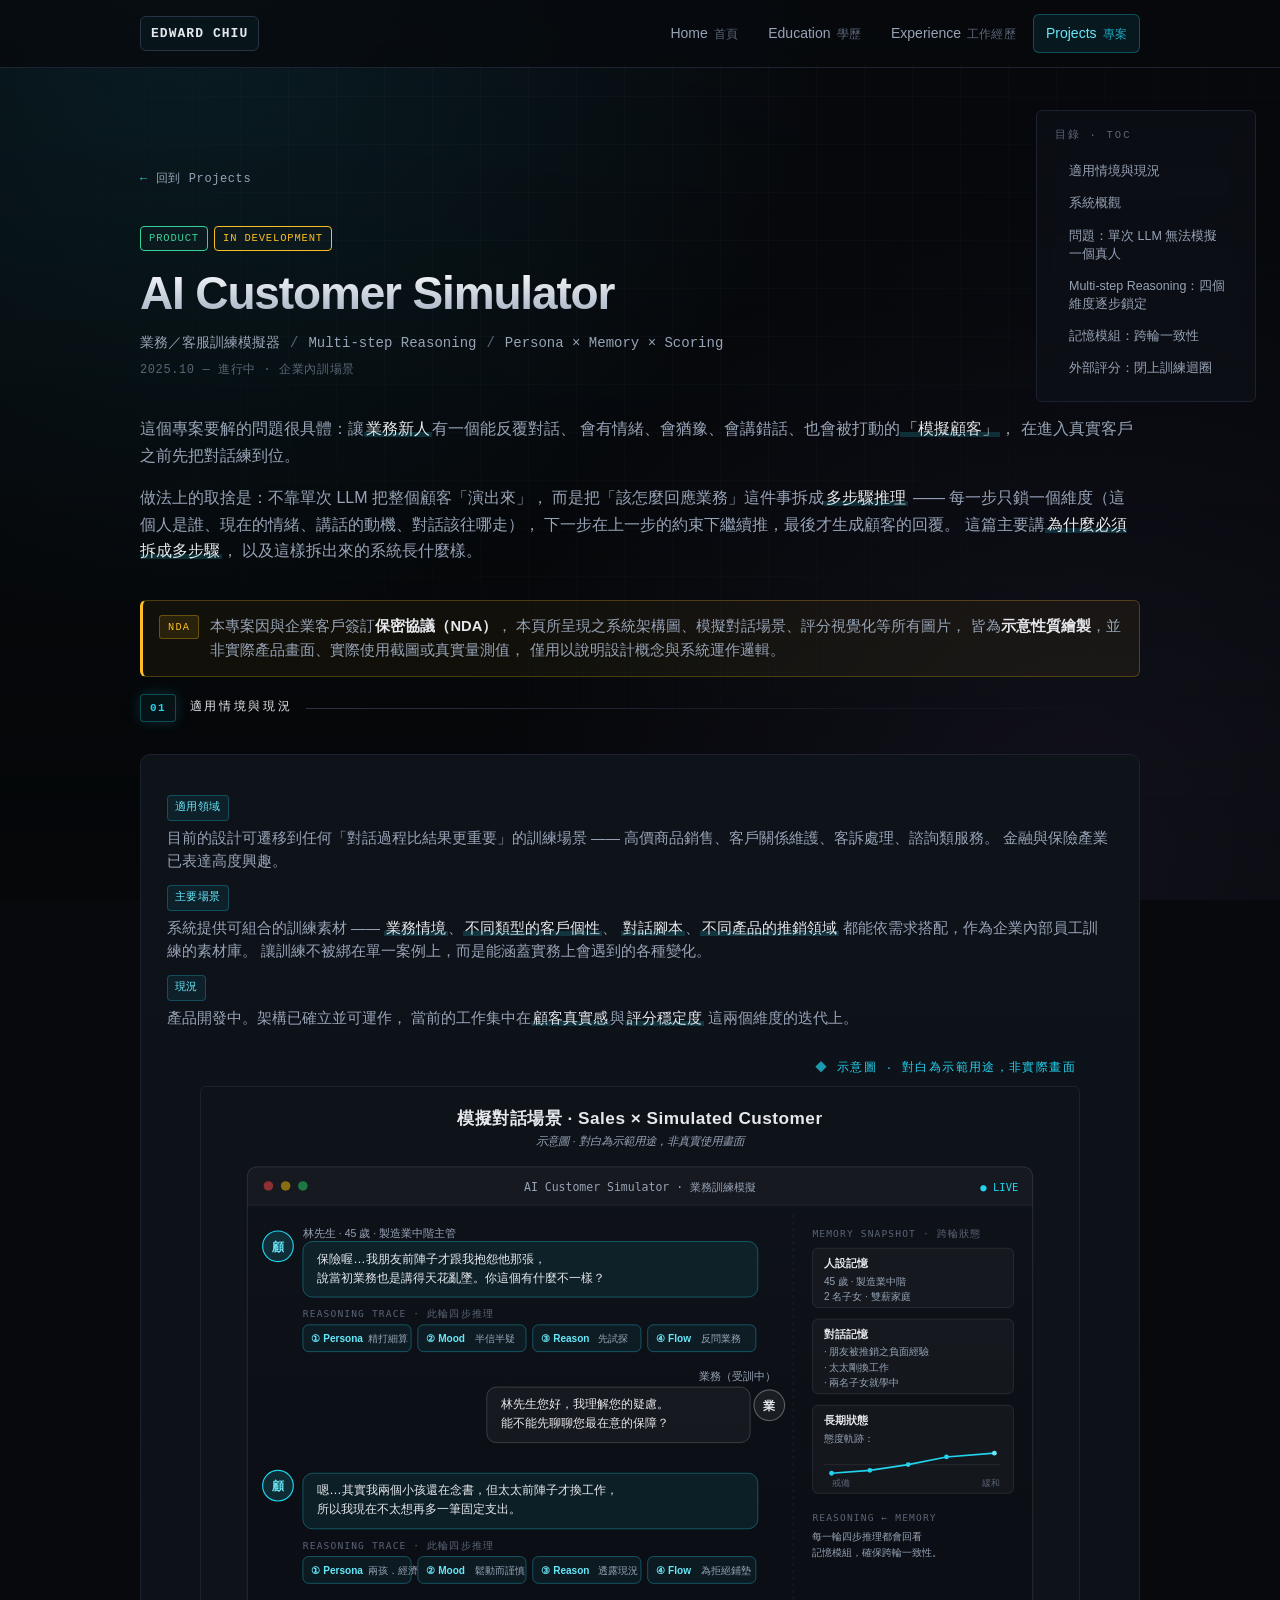
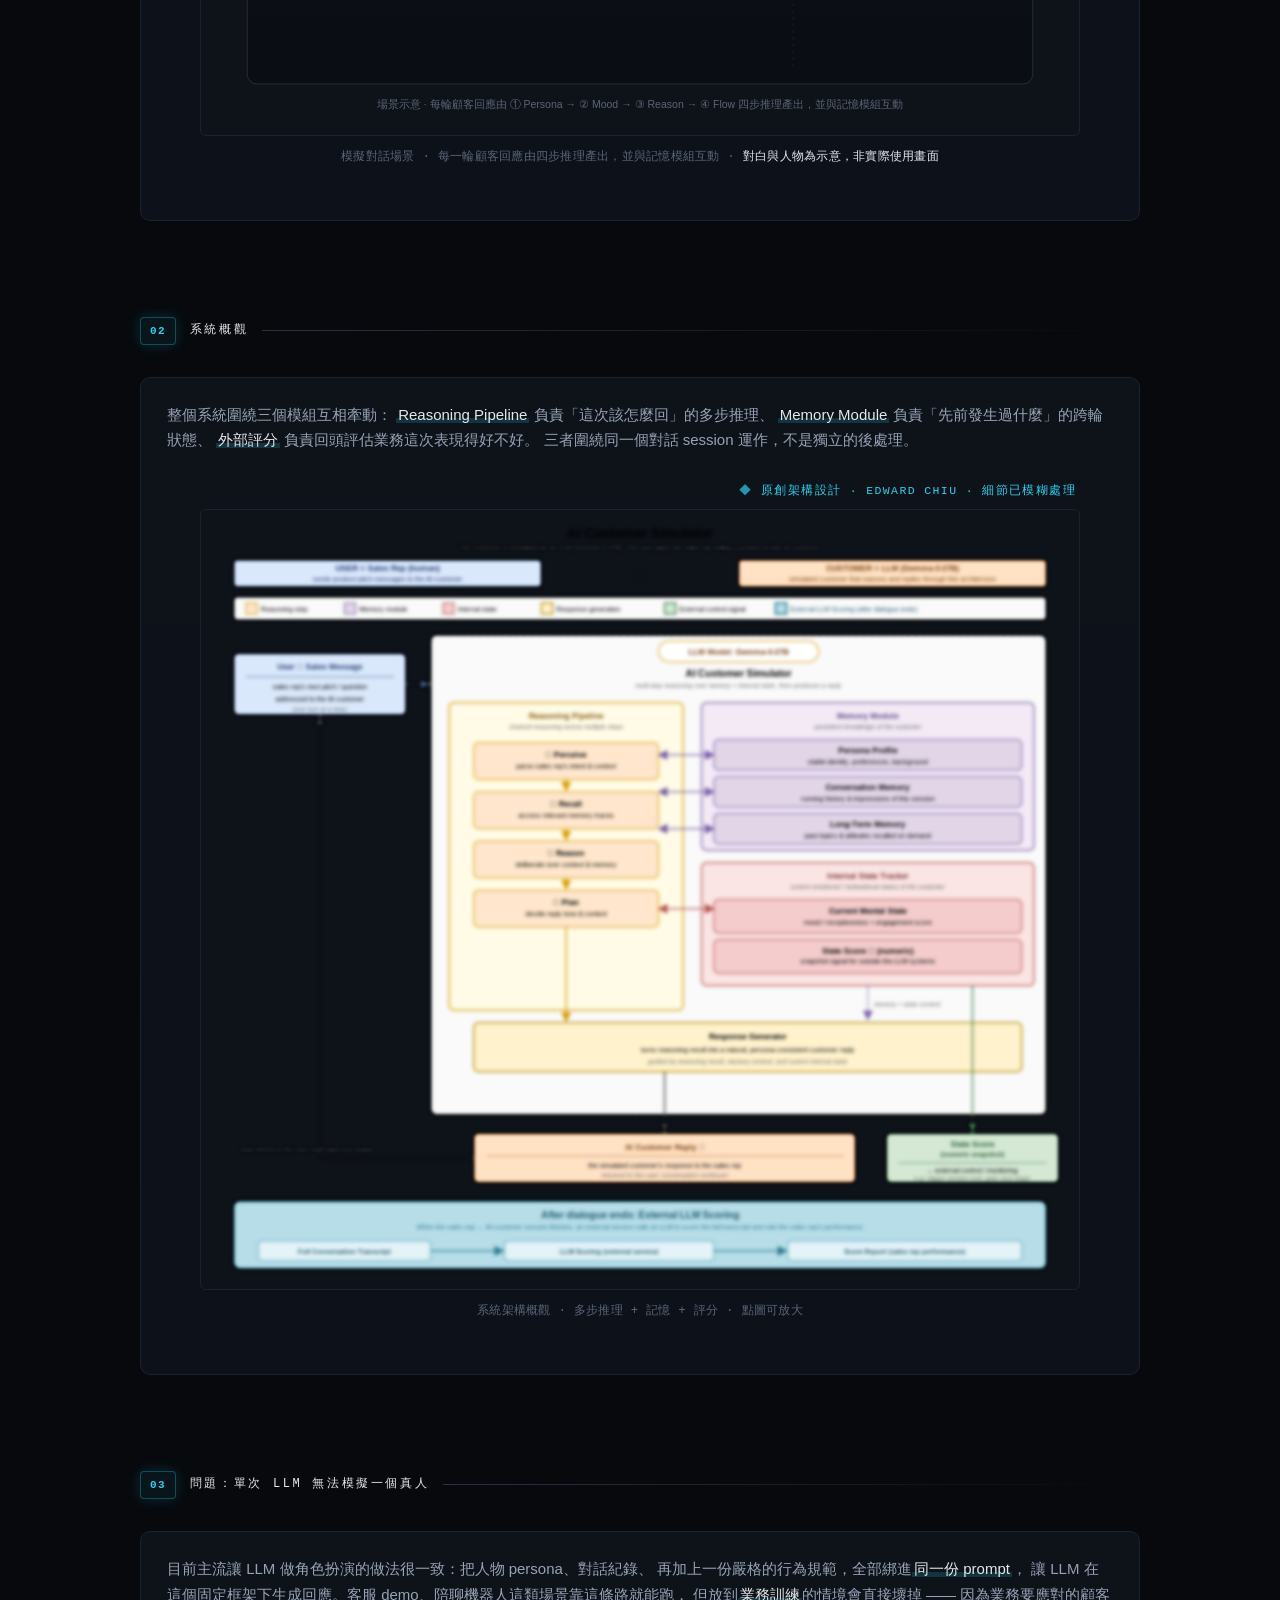
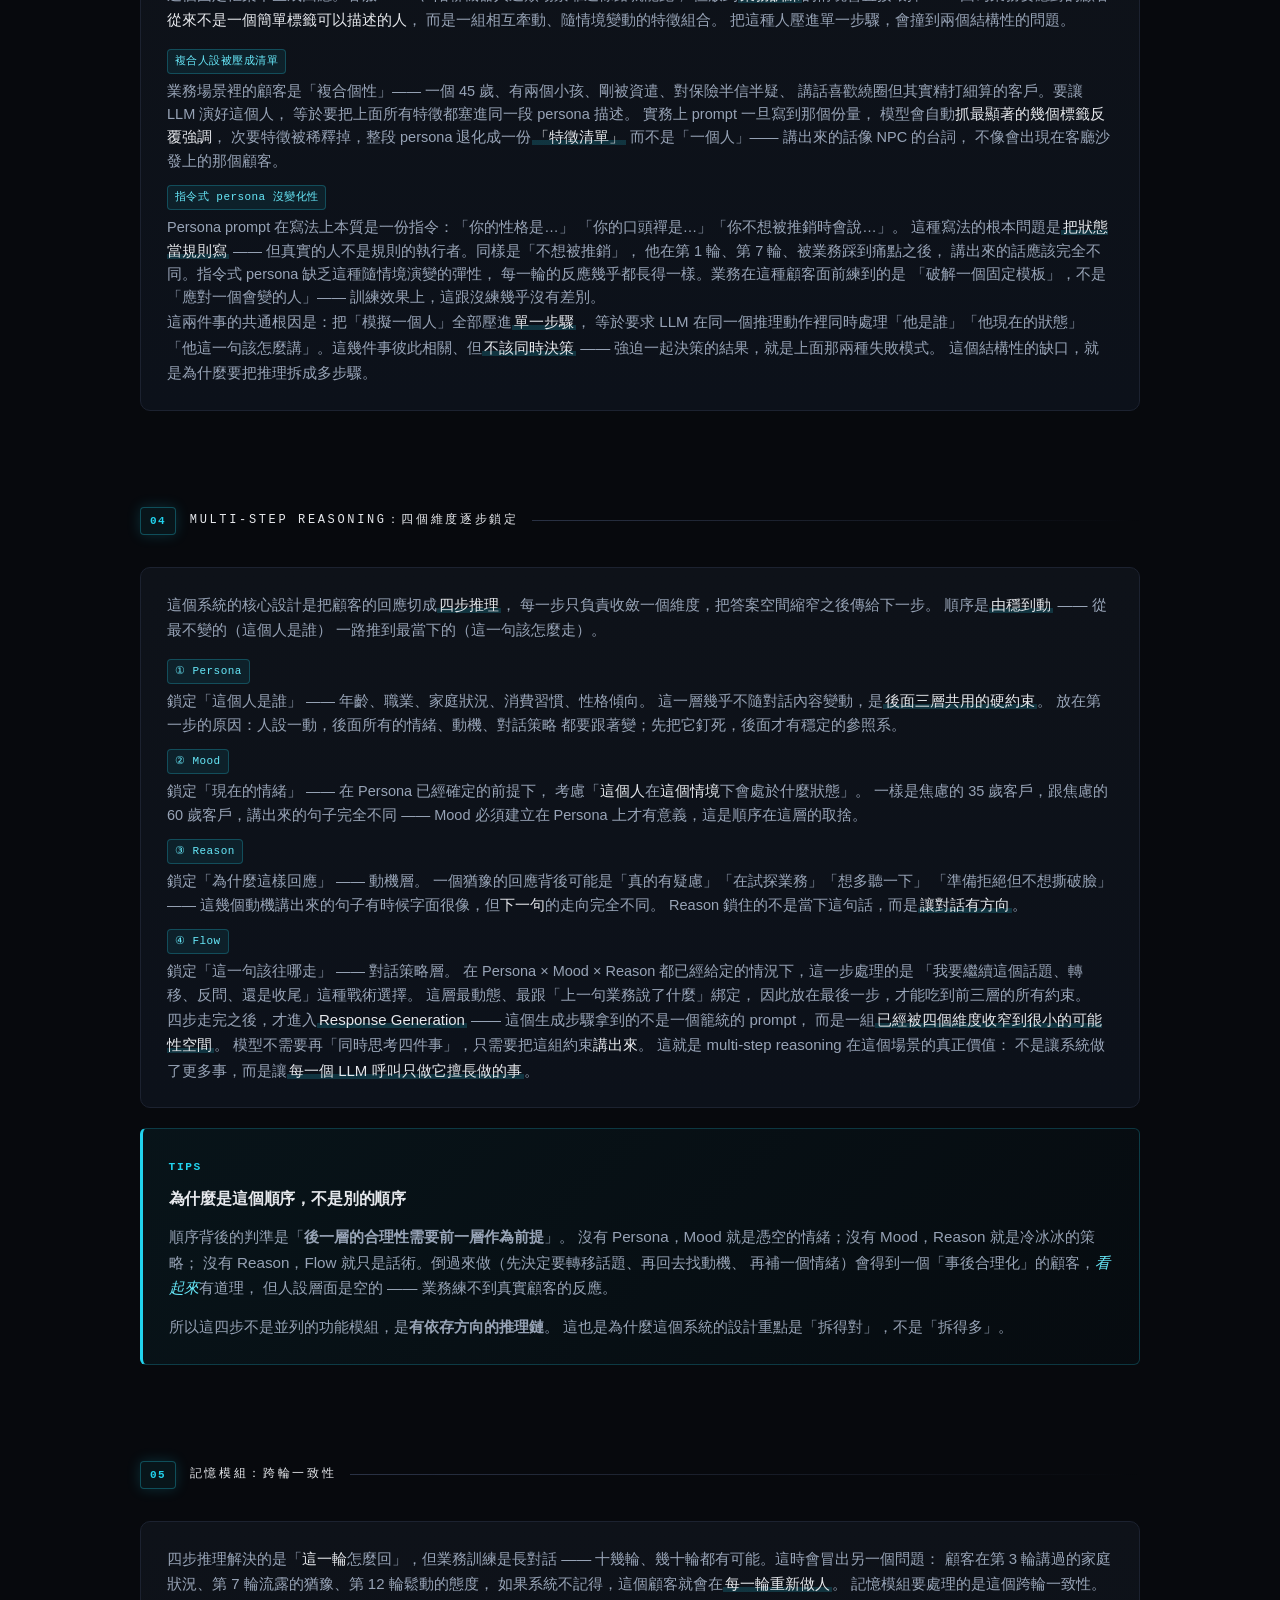
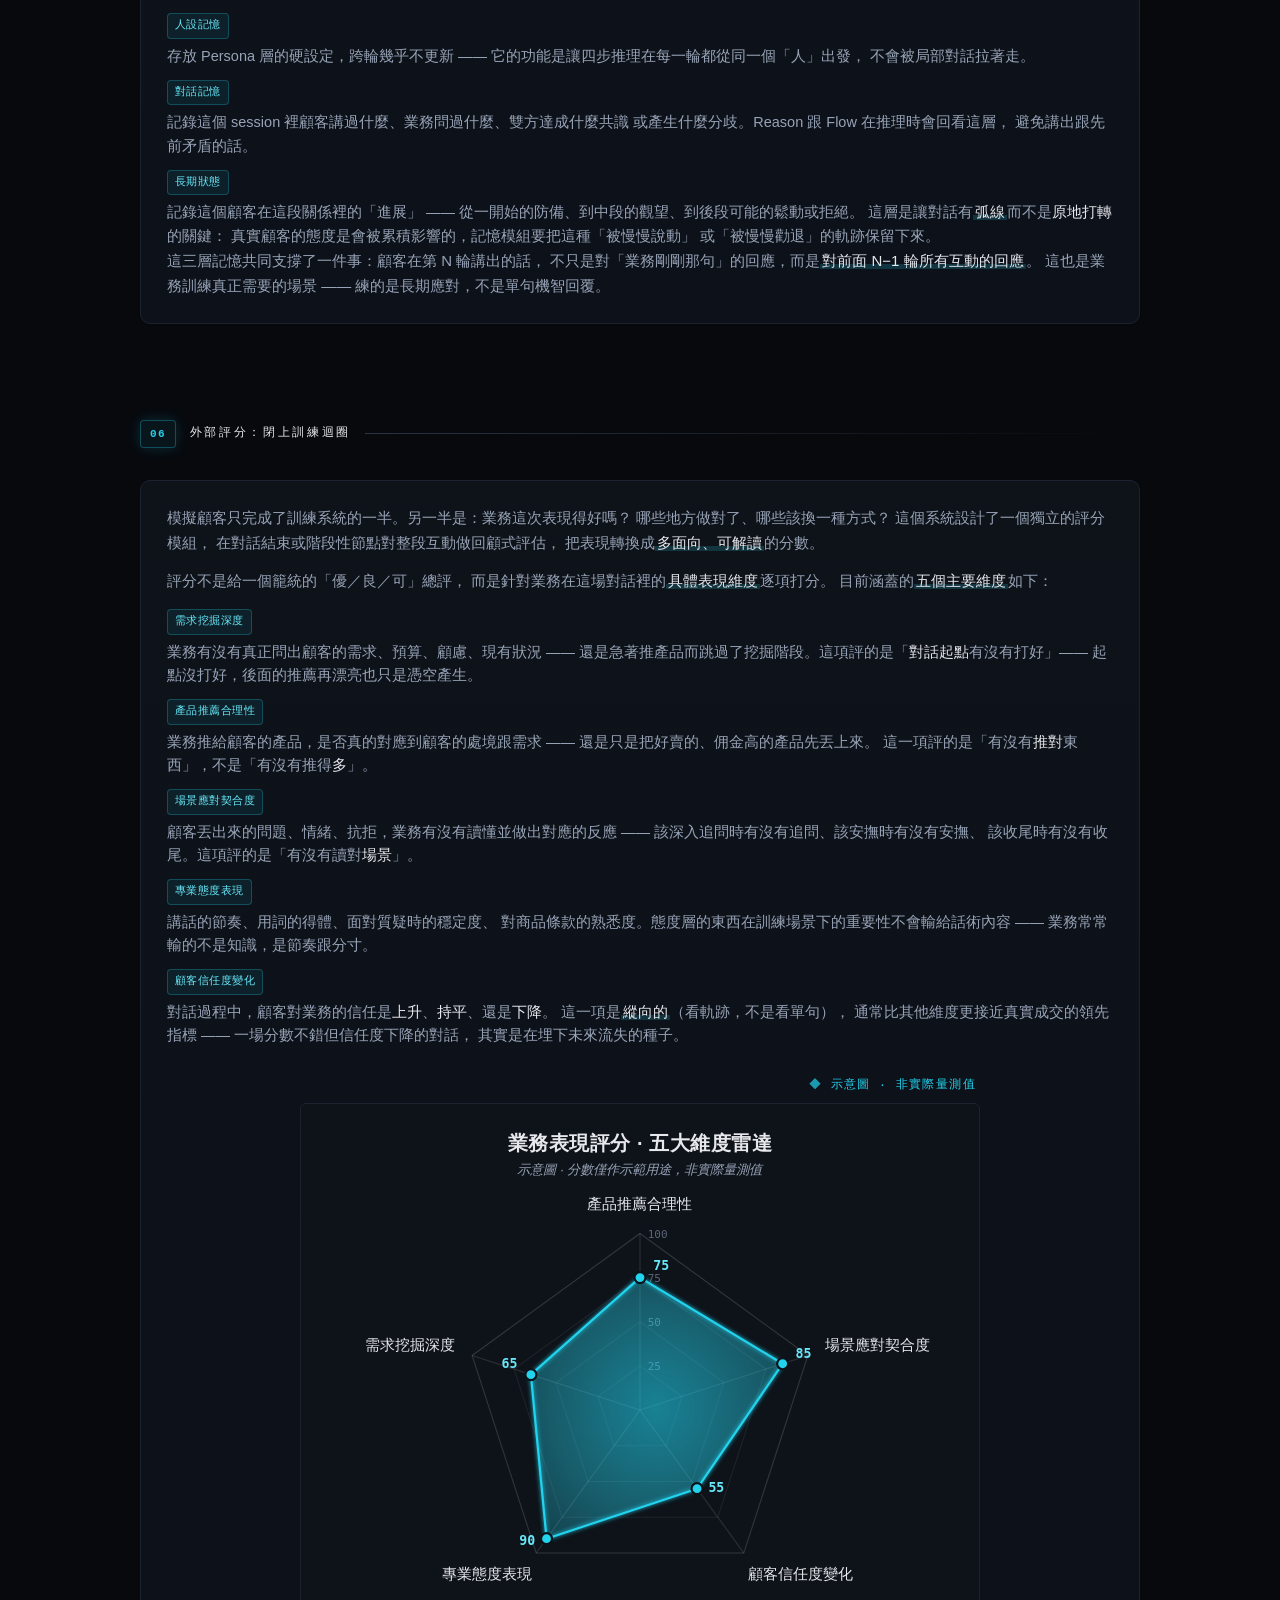
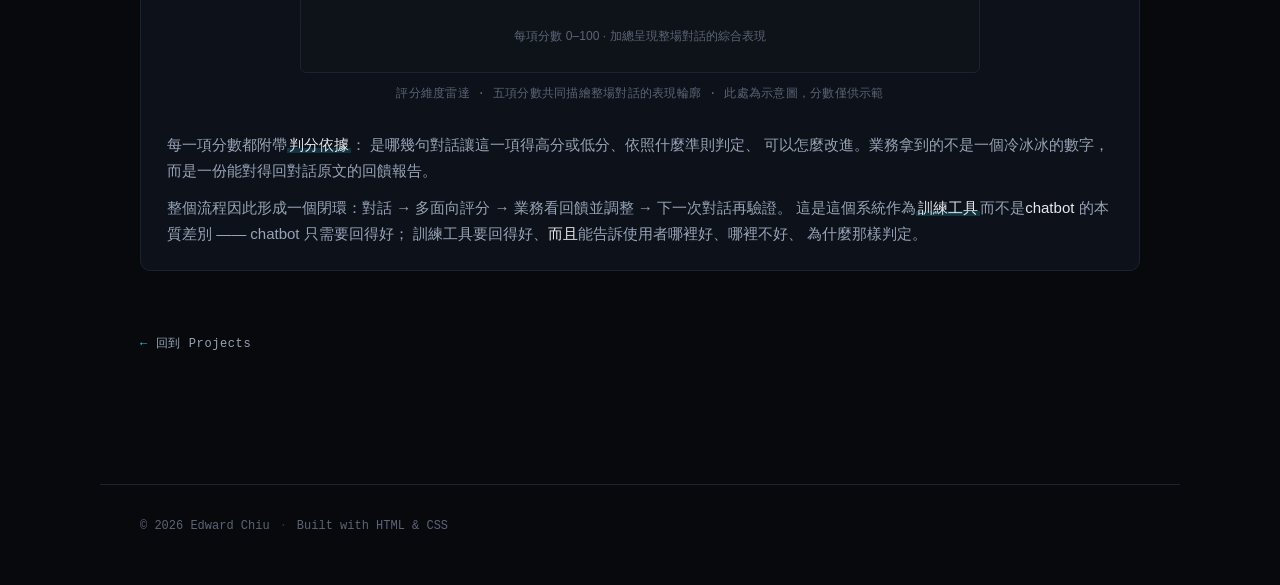
==== projects/ai_customer_simulator/index.html @ b1d2e36a "Replace hero Email button with copyable address + copy button" ====
<!DOCTYPE html>
<html lang="zh-Hant">
<head>
  <meta charset="UTF-8">
  <meta name="viewport" content="width=device-width, initial-scale=1.0">
  <title>AI Customer Simulator — Multi-step Reasoning — Edward Chiu</title>
  <meta name="description" content="一個用於業務／客服訓練的 AI 顧客模擬器：用 multi-step reasoning 拆解「該怎麼回應業務」這件事，每一步只鎖一個維度，再疊出可信、可控的顧客回應。">
  <meta name="author" content="Edward Chiu">
  <meta property="og:title" content="AI Customer Simulator — Multi-step Reasoning — Edward Chiu">
  <meta property="og:description" content="用 multi-step reasoning 模擬真實顧客的回應：Persona / Mood / Reason / Flow 分步推理，搭配記憶模組與外部評分。">
  <meta property="og:type" content="article">
  <link rel="stylesheet" href="../../styles.css?v=3">
</head>
<body>
  <div class="bg-grid" aria-hidden="true"></div>

  <header class="topnav">
    <div class="topnav-inner">
      <a class="topnav-brand" href="../../index.html">EDWARD CHIU</a>
      <nav class="topnav-links" aria-label="Primary">
        <a class="nav-item" href="../../index.html">
          <span class="nav-en">Home</span>
          <span class="nav-zh">首頁</span>
        </a>
        <a class="nav-item" href="../../education.html">
          <span class="nav-en">Education</span>
          <span class="nav-zh">學歷</span>
        </a>
        <a class="nav-item" href="../../experience.html">
          <span class="nav-en">Experience</span>
          <span class="nav-zh">工作經歷</span>
        </a>
        <a class="nav-item" href="../../projects.html" aria-current="page">
          <span class="nav-en">Projects</span>
          <span class="nav-zh">專案</span>
        </a>
      </nav>
    </div>
    <div class="scroll-progress"><div class="scroll-progress-fill"></div></div>
  </header>

  <main>
    <a class="back-link" href="../../projects.html">
      <span class="link-arrow">←</span>
      <span>回到 Projects</span>
    </a>

    <aside class="toc" aria-label="目錄">
      <div class="toc-label">目錄 · TOC</div>
      <ol class="toc-list">
        <li><a href="#status">適用情境與現況</a></li>
        <li><a href="#overview">系統概觀</a></li>
        <li><a href="#problem">問題：單次 LLM 無法模擬一個真人</a></li>
        <li><a href="#reasoning">Multi-step Reasoning：四個維度逐步鎖定</a></li>
        <li><a href="#memory">記憶模組：跨輪一致性</a></li>
        <li><a href="#scoring">外部評分：閉上訓練迴圈</a></li>
      </ol>
    </aside>

    <!-- ───── HERO ───── -->
    <section class="hero project-hero">
      <div class="tags">
        <span class="tag tag-product">Product</span>
        <span class="tag tag-dev">In Development</span>
      </div>
      <h1>AI Customer Simulator</h1>
      <p class="tagline">
        <span>業務／客服訓練模擬器</span>
        <span class="sep">/</span>
        <span>Multi-step Reasoning</span>
        <span class="sep">/</span>
        <span>Persona × Memory × Scoring</span>
      </p>
      <p class="location">2025.10 — 進行中 · 企業內訓場景</p>

      <div class="bio">
        <p>
          這個專案要解的問題很具體：讓<strong>業務新人</strong>有一個能反覆對話、
          會有情緒、會猶豫、會講錯話、也會被打動的<strong>「模擬顧客」</strong>，
          在進入真實客戶之前先把對話練到位。
        </p>
        <p>
          做法上的取捨是：不靠單次 LLM 把整個顧客「演出來」，
          而是把「該怎麼回應業務」這件事拆成<strong>多步驟推理</strong> ——
          每一步只鎖一個維度（這個人是誰、現在的情緒、講話的動機、對話該往哪走），
          下一步在上一步的約束下繼續推，最後才生成顧客的回覆。
          這篇主要講<strong>為什麼必須拆成多步驟</strong>，
          以及這樣拆出來的系統長什麼樣。
        </p>
      </div>
    </section>

    <!-- ───── NDA 全頁告示 ───── -->
    <aside class="status-badge is-nda" role="note">
      <p>
        本專案因與企業客戶簽訂<strong>保密協議（NDA）</strong>，
        本頁所呈現之系統架構圖、模擬對話場景、評分視覺化等所有圖片，
        皆為<strong>示意性質繪製</strong>，並非實際產品畫面、實際使用截圖或真實量測值，
        僅用以說明設計概念與系統運作邏輯。
      </p>
    </aside>

    <!-- ───── 適用情境 ───── -->
    <section id="status">
      <h2><span class="h2-marker"></span>適用情境與現況</h2>
      <article class="card">
        <ul class="bullets">
          <li>
            <span class="bullet-tag">適用領域</span>
            目前的設計可遷移到任何「對話過程比結果更重要」的訓練場景 ——
            高價商品銷售、客戶關係維護、客訴處理、諮詢類服務。
            金融與保險產業已表達高度興趣。
          </li>
          <li>
            <span class="bullet-tag">主要場景</span>
            系統提供可組合的訓練素材 ——
            <strong>業務情境</strong>、<strong>不同類型的客戶個性</strong>、
            <strong>對話腳本</strong>、<strong>不同產品的推銷領域</strong>
            都能依需求搭配，作為企業內部員工訓練的素材庫。
            讓訓練不被綁在單一案例上，而是能涵蓋實務上會遇到的各種變化。
          </li>
          <li>
            <span class="bullet-tag">現況</span>
            產品開發中。架構已確立並可運作，
            當前的工作集中在<strong>顧客真實感</strong>與<strong>評分穩定度</strong>
            這兩個維度的迭代上。
          </li>
        </ul>

        <figure class="arch-figure arch-figure-lg">
          <div class="arch-credit">示意圖 · 對白為示範用途，非實際畫面</div>
          <img src="assets/scenario_illustration.svg"
               alt="模擬對話場景示意：業務與 AI 模擬顧客互動，旁側顯示四步推理痕跡與記憶模組狀態" loading="lazy">
          <figcaption>
            模擬對話場景 · 每一輪顧客回應由四步推理產出，並與記憶模組互動 ·
            <em>對白與人物為示意，非實際使用畫面</em>
          </figcaption>
        </figure>
      </article>
    </section>

    <!-- ───── 系統概觀 ───── -->
    <section id="overview">
      <h2><span class="h2-marker"></span>系統概觀</h2>

      <article class="card">
        <p>
          整個系統圍繞三個模組互相牽動：
          <strong>Reasoning Pipeline</strong> 負責「這次該怎麼回」的多步推理、
          <strong>Memory Module</strong> 負責「先前發生過什麼」的跨輪狀態、
          <strong>外部評分</strong> 負責回頭評估業務這次表現得好不好。
          三者圍繞同一個對話 session 運作，不是獨立的後處理。
        </p>

        <figure class="arch-figure arch-figure-lg">
          <div class="arch-credit">原創架構設計 · Edward Chiu · 細節已模糊處理</div>
          <img src="assets/ai_customer_simulator_blurred.png" alt="AI Customer Simulator 系統架構（細節已模糊處理）" loading="lazy">
          <figcaption>系統架構概觀 · 多步推理 + 記憶 + 評分 · 點圖可放大</figcaption>
        </figure>

      </article>
    </section>

    <!-- ───── 問題 ───── -->
    <section id="problem">
      <h2><span class="h2-marker"></span>問題：單次 LLM 無法模擬一個真人</h2>

      <article class="card">
        <p>
          目前主流讓 LLM 做角色扮演的做法很一致：把人物 persona、對話紀錄、
          再加上一份嚴格的行為規範，全部綁進<strong>同一份 prompt</strong>，
          讓 LLM 在這個固定框架下生成回應。客服 demo、陪聊機器人這類場景靠這條路就能跑，
          但放到<strong>業務訓練</strong>的情境會直接壞掉 ——
          因為業務要應對的顧客<em>從來不是一個簡單標籤可以描述的人</em>，
          而是一組相互牽動、隨情境變動的特徵組合。
          把這種人壓進單一步驟，會撞到兩個結構性的問題。
        </p>

        <ul class="bullets">
          <li>
            <span class="bullet-tag">複合人設被壓成清單</span>
            業務場景裡的顧客是「複合個性」——
            一個 45 歲、有兩個小孩、剛被資遣、對保險半信半疑、
            講話喜歡繞圈但其實精打細算的客戶。要讓 LLM 演好這個人，
            等於要把上面所有特徵都塞進同一段 persona 描述。
            實務上 prompt 一旦寫到那個份量，
            模型會自動<em>抓最顯著的幾個標籤反覆強調</em>，
            次要特徵被稀釋掉，整段 persona 退化成一份<strong>「特徵清單」</strong>
            而不是「一個人」—— 講出來的話像 NPC 的台詞，
            不像會出現在客廳沙發上的那個顧客。
          </li>
          <li>
            <span class="bullet-tag">指令式 persona 沒變化性</span>
            Persona prompt 在寫法上本質是一份指令：「你的性格是…」
            「你的口頭禪是…」「你不想被推銷時會說…」。
            這種寫法的根本問題是<strong>把<em>狀態</em>當<em>規則</em>寫</strong> ——
            但真實的人不是規則的執行者。同樣是「不想被推銷」，
            他在第 1 輪、第 7 輪、被業務踩到痛點之後，
            講出來的話應該完全不同。指令式 persona 缺乏這種隨情境演變的彈性，
            每一輪的反應幾乎都長得一樣。業務在這種顧客面前練到的是
            「破解一個固定模板」，不是「應對一個會變的人」——
            訓練效果上，這跟沒練幾乎沒有差別。
          </li>
        </ul>

        <p>
          這兩件事的共通根因是：把「模擬一個人」全部壓進<strong>單一步驟</strong>，
          等於要求 LLM 在同一個推理動作裡同時處理「他是誰」「他現在的狀態」
          「他這一句該怎麼講」。這幾件事彼此相關、但<strong>不該同時決策</strong> ——
          強迫一起決策的結果，就是上面那兩種失敗模式。
          這個結構性的缺口，就是為什麼要把推理拆成多步驟。
        </p>
      </article>
    </section>

    <!-- ───── Multi-step Reasoning ───── -->
    <section id="reasoning">
      <h2><span class="h2-marker"></span>Multi-step Reasoning：四個維度逐步鎖定</h2>

      <article class="card">
        <p>
          這個系統的核心設計是把顧客的回應切成<strong>四步推理</strong>，
          每一步只負責收斂一個維度，把答案空間縮窄之後傳給下一步。
          順序是<strong>由穩到動</strong> —— 從最不變的（這個人是誰）
          一路推到最當下的（這一句該怎麼走）。
        </p>

        <ul class="bullets">
          <li>
            <span class="bullet-tag">① Persona</span>
            鎖定「這個人是誰」 —— 年齡、職業、家庭狀況、消費習慣、性格傾向。
            這一層幾乎不隨對話內容變動，是<strong>後面三層共用的硬約束</strong>。
            放在第一步的原因：人設一動，後面所有的情緒、動機、對話策略
            都要跟著變；先把它釘死，後面才有穩定的參照系。
          </li>
          <li>
            <span class="bullet-tag">② Mood</span>
            鎖定「現在的情緒」 —— 在 Persona 已經確定的前提下，
            考慮「<em>這個人</em>在<em>這個情境</em>下會處於什麼狀態」。
            一樣是焦慮的 35 歲客戶，跟焦慮的 60 歲客戶，講出來的句子完全不同 ——
            Mood 必須建立在 Persona 上才有意義，這是順序在這層的取捨。
          </li>
          <li>
            <span class="bullet-tag">③ Reason</span>
            鎖定「為什麼這樣回應」 —— 動機層。
            一個猶豫的回應背後可能是「真的有疑慮」「在試探業務」「想多聽一下」
            「準備拒絕但不想撕破臉」——
            這幾個動機講出來的句子有時候字面很像，但<em>下一句</em>的走向完全不同。
            Reason 鎖住的不是當下這句話，而是<strong>讓對話有方向</strong>。
          </li>
          <li>
            <span class="bullet-tag">④ Flow</span>
            鎖定「這一句該往哪走」 —— 對話策略層。
            在 Persona × Mood × Reason 都已經給定的情況下，這一步處理的是
            「我要繼續這個話題、轉移、反問、還是收尾」這種戰術選擇。
            這層最動態、最跟「上一句業務說了什麼」綁定，
            因此放在最後一步，才能吃到前三層的所有約束。
          </li>
        </ul>

        <p>
          四步走完之後，才進入<strong>Response Generation</strong> ——
          這個生成步驟拿到的不是一個籠統的 prompt，
          而是一組<strong>已經被四個維度收窄到很小的可能性空間</strong>。
          模型不需要再「同時思考四件事」，只需要把這組約束<em>講出來</em>。
          這就是 multi-step reasoning 在這個場景的真正價值：
          不是讓系統做了更多事，而是讓<strong>每一個 LLM 呼叫只做它擅長做的事</strong>。
        </p>
      </article>

      <aside class="tip-card">
        <span class="tip-label">Tips</span>
        <h3>為什麼是這個順序，不是別的順序</h3>
        <p>
          順序背後的判準是「<strong>後一層的合理性需要前一層作為前提</strong>」。
          沒有 Persona，Mood 就是憑空的情緒；沒有 Mood，Reason 就是冷冰冰的策略；
          沒有 Reason，Flow 就只是話術。倒過來做（先決定要轉移話題、再回去找動機、
          再補一個情緒）會得到一個「事後合理化」的顧客，<em>看起來</em>有道理，
          但人設層面是空的 —— 業務練不到真實顧客的反應。
        </p>
        <p>
          所以這四步不是並列的功能模組，是<strong>有依存方向的推理鏈</strong>。
          這也是為什麼這個系統的設計重點是「拆得對」，不是「拆得多」。
        </p>
      </aside>
    </section>

    <!-- ───── Memory Module ───── -->
    <section id="memory">
      <h2><span class="h2-marker"></span>記憶模組：跨輪一致性</h2>

      <article class="card">
        <p>
          四步推理解決的是「<em>這一輪</em>怎麼回」，但業務訓練是長對話 ——
          十幾輪、幾十輪都有可能。這時會冒出另一個問題：
          顧客在第 3 輪講過的家庭狀況、第 7 輪流露的猶豫、第 12 輪鬆動的態度，
          如果系統不記得，這個顧客就會在<strong>每一輪重新做人</strong>。
          記憶模組要處理的是這個跨輪一致性。
        </p>

        <ul class="bullets">
          <li>
            <span class="bullet-tag">人設記憶</span>
            存放 Persona 層的硬設定，跨輪幾乎不更新 ——
            它的功能是讓四步推理在每一輪都從同一個「人」出發，
            不會被局部對話拉著走。
          </li>
          <li>
            <span class="bullet-tag">對話記憶</span>
            記錄這個 session 裡顧客講過什麼、業務問過什麼、雙方達成什麼共識
            或產生什麼分歧。Reason 跟 Flow 在推理時會回看這層，
            避免講出跟先前矛盾的話。
          </li>
          <li>
            <span class="bullet-tag">長期狀態</span>
            記錄這個顧客在這段關係裡的「進展」 ——
            從一開始的防備、到中段的觀望、到後段可能的鬆動或拒絕。
            這層是讓對話有<strong>弧線</strong>而不是<em>原地打轉</em>的關鍵：
            真實顧客的態度是會被累積影響的，記憶模組要把這種「被慢慢說動」
            或「被慢慢勸退」的軌跡保留下來。
          </li>
        </ul>

        <p>
          這三層記憶共同支撐了一件事：顧客在第 N 輪講出的話，
          不只是對「業務剛剛那句」的回應，而是<strong>對前面 N−1 輪所有互動的回應</strong>。
          這也是業務訓練真正需要的場景 —— 練的是長期應對，不是單句機智回覆。
        </p>
      </article>
    </section>

    <!-- ───── Scoring ───── -->
    <section id="scoring">
      <h2><span class="h2-marker"></span>外部評分：閉上訓練迴圈</h2>

      <article class="card">
        <p>
          模擬顧客只完成了訓練系統的一半。另一半是：業務這次表現得好嗎？
          哪些地方做對了、哪些該換一種方式？
          這個系統設計了一個獨立的評分模組，
          在對話結束或階段性節點對整段互動做回顧式評估，
          把表現轉換成<strong>多面向、可解讀</strong>的分數。
        </p>

        <p>
          評分不是給一個籠統的「優／良／可」總評，
          而是針對業務在這場對話裡的<strong>具體表現維度</strong>逐項打分。
          目前涵蓋的<strong>五個主要維度</strong>如下：
        </p>

        <ul class="bullets">
          <li>
            <span class="bullet-tag">需求挖掘深度</span>
            業務有沒有真正問出顧客的需求、預算、顧慮、現有狀況 ——
            還是急著推產品而跳過了挖掘階段。這項評的是「<em>對話起點</em>有沒有打好」——
            起點沒打好，後面的推薦再漂亮也只是憑空產生。
          </li>
          <li>
            <span class="bullet-tag">產品推薦合理性</span>
            業務推給顧客的產品，是否真的對應到顧客的處境跟需求 ——
            還是只是把好賣的、佣金高的產品先丟上來。
            這一項評的是「有沒有<em>推對</em>東西」，不是「有沒有推得<em>多</em>」。
          </li>
          <li>
            <span class="bullet-tag">場景應對契合度</span>
            顧客丟出來的問題、情緒、抗拒，業務有沒有讀懂並做出對應的反應 ——
            該深入追問時有沒有追問、該安撫時有沒有安撫、
            該收尾時有沒有收尾。這項評的是「有沒有讀對<em>場景</em>」。
          </li>
          <li>
            <span class="bullet-tag">專業態度表現</span>
            講話的節奏、用詞的得體、面對質疑時的穩定度、
            對商品條款的熟悉度。態度層的東西在訓練場景下的重要性不會輸給話術內容 ——
            業務常常輸的不是知識，是節奏跟分寸。
          </li>
          <li>
            <span class="bullet-tag">顧客信任度變化</span>
            對話過程中，顧客對業務的信任是<em>上升</em>、<em>持平</em>、還是<em>下降</em>。
            這一項是<strong>縱向的</strong>（看軌跡，不是看單句），
            通常比其他維度更接近真實成交的領先指標 ——
            一場分數不錯但信任度下降的對話，
            其實是在埋下未來流失的種子。
          </li>
        </ul>

        <figure class="arch-figure arch-figure-md">
          <div class="arch-credit">示意圖 · 非實際量測值</div>
          <img src="assets/scoring_radar_illustration.svg" alt="業務表現評分五大維度雷達圖（示意）" loading="lazy">
          <figcaption>評分維度雷達 · 五項分數共同描繪整場對話的表現輪廓 · 此處為示意圖，分數僅供示範</figcaption>
        </figure>

        <p>
          每一項分數都附帶<strong>判分依據</strong>：
          是哪幾句對話讓這一項得高分或低分、依照什麼準則判定、
          可以怎麼改進。業務拿到的不是一個冷冰冰的數字，
          而是一份能對得回對話原文的回饋報告。
        </p>

        <p>
          整個流程因此形成一個閉環：對話 → 多面向評分 → 業務看回饋並調整 → 下一次對話再驗證。
          這是這個系統作為<strong>訓練工具</strong>而不是<em>chatbot</em>
          的本質差別 —— chatbot 只需要回得好；
          訓練工具要回得好、<em>而且</em>能告訴使用者哪裡好、哪裡不好、
          為什麼那樣判定。
        </p>
      </article>
    </section>

    <a class="back-link back-link-bottom" href="../../projects.html">
      <span class="link-arrow">←</span>
      <span>回到 Projects</span>
    </a>
  </main>

  <footer>
    <span>© 2026 Edward Chiu</span>
    <span class="footer-sep">·</span>
    <span>Built with HTML &amp; CSS</span>
  </footer>

  <!-- Lightbox for architecture diagrams -->
  <div id="lightbox" class="lightbox" aria-hidden="true" role="dialog">
    <button class="lightbox-close" aria-label="關閉">&times;</button>
    <img id="lightbox-img" src="" alt="">
    <div class="lightbox-hint">點圖放大 · 拖動查看細節 · ESC 關閉</div>
  </div>

  <script>
    (function() {
      const lb = document.getElementById('lightbox');
      const lbImg = document.getElementById('lightbox-img');
      const closeBtn = lb.querySelector('.lightbox-close');

      function openLb(img) {
        lbImg.src = img.src;
        lbImg.alt = img.alt;
        lbImg.classList.remove('zoomed');
        lb.scrollTop = 0;
        lb.scrollLeft = 0;
        lb.classList.add('open');
        lb.setAttribute('aria-hidden', 'false');
        document.body.style.overflow = 'hidden';
      }
      function closeLb() {
        lb.classList.remove('open');
        lbImg.classList.remove('zoomed');
        lb.setAttribute('aria-hidden', 'true');
        document.body.style.overflow = '';
      }

      document.querySelectorAll('.arch-figure img').forEach(img => {
        img.addEventListener('click', () => openLb(img));
      });

      lbImg.addEventListener('click', (e) => {
        e.stopPropagation();
        const goingToZoom = !lbImg.classList.contains('zoomed');
        lbImg.classList.toggle('zoomed');
        if (goingToZoom) {
          const rect = lbImg.getBoundingClientRect();
          const ratioX = (e.clientX - rect.left) / rect.width;
          const ratioY = (e.clientY - rect.top) / rect.height;
          requestAnimationFrame(() => {
            const newW = lbImg.offsetWidth;
            const newH = lbImg.offsetHeight;
            lb.scrollLeft = newW * ratioX - window.innerWidth / 2;
            lb.scrollTop  = newH * ratioY - window.innerHeight / 2;
          });
        }
      });

      closeBtn.addEventListener('click', closeLb);
      lb.addEventListener('click', (e) => { if (e.target === lb) closeLb(); });
      document.addEventListener('keydown', (e) => {
        if (e.key === 'Escape' && lb.classList.contains('open')) closeLb();
      });
    })();

    // Scroll progress + active TOC section
    (function() {
      const progressFill = document.querySelector('.scroll-progress-fill');
      const tocLinks = Array.from(document.querySelectorAll('.toc-list a'));
      const sections = tocLinks
        .map(link => document.querySelector(link.getAttribute('href')))
        .filter(Boolean);
      if (!progressFill && !sections.length) return;

      let ticking = false;
      function update() {
        const scrollTop = window.scrollY;
        const docHeight = document.documentElement.scrollHeight - window.innerHeight;
        const progress = docHeight > 0 ? Math.min(100, Math.max(0, (scrollTop / docHeight) * 100)) : 0;
        if (progressFill) progressFill.style.width = progress.toFixed(2) + '%';

        if (sections.length) {
          const trigger = scrollTop + 140;
          let activeIdx = -1;
          sections.forEach((s, i) => {
            if (s.offsetTop <= trigger) activeIdx = i;
          });
          tocLinks.forEach((link, i) => {
            link.classList.toggle('active', i === activeIdx);
          });
        }
        ticking = false;
      }
      function onScroll() {
        if (!ticking) {
          requestAnimationFrame(update);
          ticking = true;
        }
      }
      window.addEventListener('scroll', onScroll, { passive: true });
      window.addEventListener('resize', onScroll, { passive: true });
      update();
    })();
  </script>
</body>
</html>
---- styles.css ----
/* ──────────────────────────────────────────
   Edward Chiu — personal site
   Modern dark tech aesthetic
   ────────────────────────────────────────── */

:root {
  /* Surface */
  --bg:           #07090d;
  --bg-elev:      #0e1219;
  --bg-elev-2:    #131826;
  --border:       #1c2230;
  --border-hi:    #2a3245;

  /* Text */
  --text:         #e6e8ec;
  --text-dim:     #97a3b6;
  --text-faint:   #5b6577;

  /* Accent — cyan w/ a hint of teal */
  --accent:       #22d3ee;
  --accent-soft:  #67e8f9;
  --accent-deep:  #0891b2;
  --accent-glow:  rgba(34, 211, 238, 0.18);

  /* Semantic tag colors */
  --tag-research: #a78bfa;   /* violet */
  --tag-product:  #34d399;   /* emerald */
  --tag-dev:      #fbbf24;   /* amber */

  /* Type */
  --mono: ui-monospace, "JetBrains Mono", "SF Mono", Menlo, Monaco,
          "Cascadia Mono", "Roboto Mono", Consolas, monospace;
  --sans: "Inter", -apple-system, BlinkMacSystemFont, "Segoe UI",
          Roboto, "Helvetica Neue", Arial, sans-serif;

  /* Layout */
  --radius:    10px;
  --radius-sm: 6px;
}

* { box-sizing: border-box; margin: 0; padding: 0; }

html { scroll-behavior: smooth; }

body {
  background: var(--bg);
  color: var(--text);
  font-family: var(--sans);
  font-size: 16px;
  line-height: 1.65;
  font-weight: 400;
  -webkit-font-smoothing: antialiased;
  -moz-osx-font-smoothing: grayscale;
  min-height: 100vh;
  overflow-x: hidden;
  position: relative;
}

/* Subtle ambient gradient + grid */
.bg-grid {
  position: fixed;
  inset: 0;
  pointer-events: none;
  z-index: -1;
  background:
    radial-gradient(circle at 15% 0%,   rgba(34, 211, 238, 0.10), transparent 45%),
    radial-gradient(circle at 85% 90%,  rgba(167, 139, 250, 0.07), transparent 45%),
    linear-gradient(180deg, transparent 0%, #050709 100%);
}
.bg-grid::after {
  content: "";
  position: absolute;
  inset: 0;
  background-image:
    linear-gradient(rgba(255,255,255,0.025) 1px, transparent 1px),
    linear-gradient(90deg, rgba(255,255,255,0.025) 1px, transparent 1px);
  background-size: 48px 48px;
  mask-image: radial-gradient(ellipse at top, #000 30%, transparent 75%);
  -webkit-mask-image: radial-gradient(ellipse at top, #000 30%, transparent 75%);
}

main {
  max-width: 1080px;
  margin: 0 auto;
  padding: 96px 40px 64px;
  counter-reset: section;
}

section:not(.hero) { counter-increment: section; }

section + section { margin-top: 96px; }

/* ───── Headings ───── */
h1 {
  font-size: clamp(40px, 6vw, 56px);
  font-weight: 700;
  letter-spacing: -0.025em;
  line-height: 1.05;
  background: linear-gradient(180deg, #ffffff 0%, #94a3b8 110%);
  -webkit-background-clip: text;
          background-clip: text;
  -webkit-text-fill-color: transparent;
  margin-bottom: 14px;
}

h2 {
  font-family: var(--mono);
  font-size: 12px;
  font-weight: 500;
  text-transform: uppercase;
  letter-spacing: 0.22em;
  color: var(--text);
  margin-bottom: 32px;
  display: flex;
  align-items: center;
  gap: 14px;
}
h2::before {
  content: counter(section, decimal-leading-zero);
  font-family: var(--mono);
  font-size: 11px;
  font-weight: 600;
  color: var(--accent);
  letter-spacing: 0.12em;
  background: rgba(34, 211, 238, 0.06);
  border: 1px solid rgba(34, 211, 238, 0.3);
  padding: 4px 9px;
  border-radius: 4px;
  flex-shrink: 0;
  box-shadow: 0 0 14px var(--accent-glow);
}
h2::after {
  content: "";
  flex: 1;
  height: 1px;
  background: linear-gradient(90deg, var(--border-hi) 0%, transparent 100%);
}
.h2-marker { display: none; }

h3 {
  font-size: 18px;
  font-weight: 600;
  letter-spacing: -0.01em;
  color: var(--text);
  line-height: 1.35;
}

/* ───── Hero ───── */
.hero { margin-bottom: 24px; }

.status-list {
  display: flex;
  flex-wrap: wrap;
  gap: 8px;
  margin-bottom: 28px;
}
.status {
  display: inline-flex;
  align-items: center;
  gap: 8px;
  font-family: var(--mono);
  font-size: 12px;
  color: var(--text-dim);
  padding: 6px 12px;
  border: 1px solid var(--border);
  border-radius: 999px;
  background: rgba(34, 211, 238, 0.04);
}
.status-list .status { margin: 0; }
.status .dot {
  width: 6px; height: 6px;
  background: #34d399;
  border-radius: 50%;
  box-shadow: 0 0 8px #34d399;
  animation: pulse 2.4s ease-in-out infinite;
}
@keyframes pulse {
  0%, 100% { opacity: 1; }
  50%      { opacity: 0.45; }
}

.tagline {
  font-family: var(--mono);
  font-size: 14px;
  color: var(--text-dim);
  margin-bottom: 6px;
  display: flex;
  flex-wrap: wrap;
  gap: 10px;
}
.tagline .sep { color: var(--text-faint); }

.location {
  font-family: var(--mono);
  font-size: 12px;
  color: var(--text-faint);
  margin-bottom: 36px;
  letter-spacing: 0.05em;
  display: flex;
  align-items: center;
  flex-wrap: wrap;
  gap: 10px;
}
.location-detail { color: var(--text-faint); }

.bio {
  margin-bottom: 36px;
  color: var(--text-dim);
}
.bio p + p { margin-top: 16px; }
.bio strong,
.card strong {
  color: var(--text);
  font-weight: 500;
  background: linear-gradient(180deg, transparent 70%, rgba(34, 211, 238, 0.18) 70%);
  padding: 0 2px;
}

/* ───── Hero links ───── */
.links {
  display: flex;
  flex-wrap: wrap;
  gap: 10px;
}
.links a {
  display: inline-flex;
  align-items: center;
  gap: 8px;
  padding: 10px 16px;
  font-family: var(--mono);
  font-size: 13px;
  color: var(--text);
  text-decoration: none;
  background: var(--bg-elev);
  border: 1px solid var(--border);
  border-radius: var(--radius-sm);
  transition: border-color 0.18s, background 0.18s, transform 0.18s;
}
.links a:hover {
  border-color: var(--accent);
  background: var(--bg-elev-2);
  color: var(--accent-soft);
}
.links a:hover .link-arrow { transform: translateX(2px); }
.link-arrow {
  color: var(--accent);
  transition: transform 0.18s;
}

/* ───── Email pill (selectable address + copy button) ───── */
.email-pill {
  display: inline-flex;
  align-items: stretch;
  background: var(--bg-elev);
  border: 1px solid var(--border);
  border-radius: var(--radius-sm);
  overflow: hidden;
  font-family: var(--mono);
  font-size: 13px;
  transition: border-color 0.18s, background 0.18s;
}
.email-pill:hover { border-color: var(--accent); }
.email-addr {
  padding: 10px 14px;
  color: var(--text);
  text-decoration: none;
  user-select: text;
  transition: color 0.18s;
}
.email-addr:hover { color: var(--accent-soft); }
.email-copy {
  display: inline-flex;
  align-items: center;
  justify-content: center;
  min-width: 38px;
  padding: 0 10px;
  background: transparent;
  border: none;
  border-left: 1px solid var(--border);
  color: var(--text-dim);
  font-family: inherit;
  font-size: 14px;
  cursor: pointer;
  transition: color 0.18s, background 0.18s;
}
.email-copy:hover {
  color: var(--accent);
  background: var(--bg-elev-2);
}
.email-copy .copy-done { display: none; color: var(--accent); }
.email-copy.copied .copy-icon { display: none; }
.email-copy.copied .copy-done { display: inline; }

/* ───── Cards ───── */
.card {
  background: linear-gradient(180deg, var(--bg-elev) 0%, #0c111a 100%);
  border: 1px solid var(--border);
  border-radius: var(--radius);
  padding: 24px 26px;
  position: relative;
  overflow: hidden;
  transition: border-color 0.25s, transform 0.25s, box-shadow 0.25s;
}
.card + .card { margin-top: 18px; }
.card:hover {
  border-color: var(--border-hi);
  transform: translateY(-2px);
  box-shadow: 0 18px 40px -20px rgba(0, 0, 0, 0.55);
}
.card:hover::before { opacity: 1; }
.card:hover::after  { opacity: 1; }
.card::before {
  content: "";
  position: absolute;
  left: 0; top: 18px; bottom: 18px;
  width: 2px;
  background: linear-gradient(180deg, var(--accent) 0%, transparent 100%);
  border-radius: 2px;
  opacity: 0;
  transition: opacity 0.25s;
}
.card::after {
  content: "";
  position: absolute;
  top: 0; right: 0;
  width: 140px; height: 140px;
  background: radial-gradient(circle at top right,
    rgba(34, 211, 238, 0.08) 0%, transparent 65%);
  pointer-events: none;
  opacity: 0;
  transition: opacity 0.3s;
}

.card-head {
  margin-bottom: 14px;
  position: relative;
  padding-left: 14px;
}
.card-head::before {
  content: "";
  position: absolute;
  left: 0;
  top: 4px;
  bottom: 4px;
  width: 3px;
  background: linear-gradient(180deg, var(--accent) 0%, var(--accent-deep) 100%);
  border-radius: 2px;
}

.card-meta {
  display: inline-flex;
  align-items: center;
  gap: 8px;
  font-family: var(--mono);
  font-size: 12px;
  font-weight: 600;
  color: var(--text);
  letter-spacing: 0.04em;
  background: rgba(34, 211, 238, 0.06);
  border: 1px solid rgba(34, 211, 238, 0.22);
  padding: 5px 12px;
  border-radius: 999px;
  margin-bottom: 14px;
  white-space: nowrap;
}
.card-meta.is-ongoing {
  background: rgba(52, 211, 153, 0.08);
  border-color: rgba(52, 211, 153, 0.35);
  color: #d0f5e3;
}
.card-meta.is-ongoing::before {
  content: "";
  width: 7px;
  height: 7px;
  background: #34d399;
  border-radius: 50%;
  box-shadow: 0 0 8px #34d399;
  animation: pulse 2.4s ease-in-out infinite;
  flex-shrink: 0;
}

.card-company {
  font-family: var(--mono);
  font-size: 13px;
  color: var(--accent-soft);
  margin-top: 4px;
}

.card p {
  color: var(--text-dim);
  font-size: 15px;
  line-height: 1.7;
}
.card p + p { margin-top: 12px; }
.card em {
  color: var(--text);
  font-style: normal;
  font-weight: 500;
}

/* Bullet lists */
.bullets {
  list-style: none;
  margin-top: 16px;
  display: flex;
  flex-direction: column;
  gap: 12px;
}
.bullets li {
  color: var(--text-dim);
  font-size: 14.5px;
  line-height: 1.6;
}
.bullet-tag {
  display: table;
  margin-bottom: 6px;
  font-family: var(--mono);
  font-size: 11px;
  letter-spacing: 0.04em;
  color: var(--accent-soft);
  background: rgba(34, 211, 238, 0.08);
  border: 1px solid rgba(34, 211, 238, 0.25);
  padding: 3px 7px;
  border-radius: 4px;
  text-align: center;
  white-space: nowrap;
}
.kg-note {
  display: inline-block;
  margin-top: 6px;
  padding: 6px 10px;
  font-size: 13.5px;
  font-style: normal;
  color: var(--text-dim);
  background: rgba(167, 139, 250, 0.06);
  border-left: 2px solid rgba(167, 139, 250, 0.45);
  border-radius: 0 4px 4px 0;
  line-height: 1.55;
}
.kg-note strong {
  color: var(--tag-research);
}

/* Tags */
.tags {
  display: flex;
  flex-wrap: wrap;
  gap: 6px;
  margin-bottom: 10px;
}
.tag {
  font-family: var(--mono);
  font-size: 10.5px;
  text-transform: uppercase;
  letter-spacing: 0.08em;
  padding: 3px 8px;
  border-radius: 4px;
  border: 1px solid currentColor;
  background: rgba(255,255,255,0.02);
}
.tag-research { color: var(--tag-research); }
.tag-product  { color: var(--tag-product);  }
.tag-dev      { color: var(--tag-dev);      }

/* Callout */
.callout {
  margin-top: 14px;
  padding: 12px 14px;
  border-left: 2px solid var(--accent);
  background: rgba(34, 211, 238, 0.04);
  border-radius: 0 var(--radius-sm) var(--radius-sm) 0;
  font-size: 14px !important;
  color: var(--text) !important;
}

/* Project card spacing tweak */
.project .card-head h3 { margin-top: 4px; }

/* Education card variation */
.edu h3 { margin-top: 4px; }
.edu p  { margin-top: 10px; }

/* ───── Read-more (project card → case study) ───── */
.read-more {
  display: inline-flex;
  align-items: center;
  gap: 8px;
  margin-top: 16px;
  font-family: var(--mono);
  font-size: 13px;
  color: var(--accent-soft);
  text-decoration: none;
  padding: 8px 12px;
  border: 1px solid rgba(34, 211, 238, 0.25);
  border-radius: var(--radius-sm);
  background: rgba(34, 211, 238, 0.04);
  transition: border-color 0.18s, background 0.18s, color 0.18s;
}
.read-more:hover {
  border-color: var(--accent);
  background: rgba(34, 211, 238, 0.10);
  color: var(--accent);
}
.read-more:hover .link-arrow { transform: translateX(2px); }

/* ───── Back link (case study pages) ───── */
.back-link {
  display: inline-flex;
  align-items: center;
  gap: 8px;
  font-family: var(--mono);
  font-size: 12px;
  color: var(--text-dim);
  text-decoration: none;
  margin-bottom: 36px;
  letter-spacing: 0.05em;
  transition: color 0.18s;
}
.back-link:hover { color: var(--accent-soft); }
.back-link .link-arrow {
  color: var(--accent);
  transition: transform 0.18s;
}
.back-link:hover .link-arrow { transform: translateX(-2px); }
.back-link-bottom { margin-top: 64px; margin-bottom: 0; }

/* ───── Inline code (used in case study pages) ───── */
code {
  font-family: var(--mono);
  font-size: 0.88em;
  color: var(--accent-soft);
  background: rgba(34, 211, 238, 0.06);
  border: 1px solid rgba(34, 211, 238, 0.18);
  padding: 1px 6px;
  border-radius: 4px;
}

/* ───── Project hero (case study pages) ───── */
.project-hero .tags { margin-bottom: 18px; }
.project-hero h1 {
  font-size: clamp(34px, 5vw, 46px);
}

/* ───── Contact ───── */
.contact-line {
  color: var(--text-dim);
  font-size: 16px;
  margin-bottom: 20px;
  text-wrap: pretty;
}
.contact-line .nobr { white-space: nowrap; }
.contact-cta {
  display: inline-flex;
  align-items: center;
  gap: 10px;
  font-family: var(--mono);
  font-size: 17px;
  color: var(--text);
  text-decoration: none;
  padding: 14px 20px;
  background: linear-gradient(135deg, rgba(34, 211, 238, 0.08), rgba(34, 211, 238, 0.02));
  border: 1px solid rgba(34, 211, 238, 0.3);
  border-radius: var(--radius-sm);
  transition: all 0.2s;
}
.contact-cta:hover {
  border-color: var(--accent);
  background: linear-gradient(135deg, rgba(34, 211, 238, 0.14), rgba(34, 211, 238, 0.04));
  color: var(--accent-soft);
}
.contact-cta:hover .link-arrow { transform: translateX(3px); }

/* ───── Footer ───── */
footer {
  max-width: 1080px;
  margin: 64px auto 0;
  padding: 32px 40px 48px;
  border-top: 1px solid var(--border);
  font-family: var(--mono);
  font-size: 12px;
  color: var(--text-faint);
  display: flex;
  gap: 10px;
  align-items: center;
}
.footer-sep { color: var(--border-hi); }

/* ──────────────────────────────────────────────
   Top navigation (sticky)
   ────────────────────────────────────────────── */
.topnav {
  position: sticky;
  top: 0;
  z-index: 100;
  background: rgba(7, 9, 13, 0.78);
  backdrop-filter: blur(12px);
  -webkit-backdrop-filter: blur(12px);
  border-bottom: 1px solid var(--border);
}
.topnav-inner {
  max-width: 1080px;
  margin: 0 auto;
  padding: 14px 40px;
  display: flex;
  align-items: center;
  justify-content: space-between;
  gap: 24px;
}
.topnav-brand {
  font-family: var(--mono);
  font-size: 13px;
  font-weight: 600;
  letter-spacing: 0.08em;
  color: var(--text);
  text-decoration: none;
  padding: 6px 10px;
  border: 1px solid var(--border-hi);
  border-radius: var(--radius-sm);
  background: rgba(34, 211, 238, 0.04);
  transition: border-color 0.18s, color 0.18s;
  white-space: nowrap;
}
.topnav-brand:hover {
  border-color: var(--accent);
  color: var(--accent-soft);
}
.topnav-links {
  display: flex;
  gap: 4px;
  flex-wrap: wrap;
  justify-content: flex-end;
}
.nav-item {
  display: inline-flex;
  align-items: baseline;
  gap: 6px;
  padding: 7px 12px;
  font-family: var(--sans);
  font-size: 14px;
  color: var(--text-dim);
  text-decoration: none;
  border-radius: var(--radius-sm);
  border: 1px solid transparent;
  transition: color 0.18s, background 0.18s, border-color 0.18s;
}
.nav-item:hover {
  color: var(--text);
  background: rgba(34, 211, 238, 0.04);
  border-color: var(--border);
}
.nav-item[aria-current="page"] {
  color: var(--accent-soft);
  background: rgba(34, 211, 238, 0.08);
  border-color: rgba(34, 211, 238, 0.3);
}
.nav-en { font-weight: 500; }
.nav-zh {
  font-size: 11.5px;
  color: var(--text-faint);
  letter-spacing: 0.02em;
}
.nav-item:hover .nav-zh { color: var(--text-dim); }
.nav-item[aria-current="page"] .nav-zh { color: var(--accent); opacity: 0.75; }

/* ──────────────────────────────────────────────
   Scroll progress bar (long article pages)
   ────────────────────────────────────────────── */
.scroll-progress {
  position: absolute;
  bottom: -1px;
  left: 0;
  right: 0;
  height: 2px;
  pointer-events: none;
}
.scroll-progress-fill {
  height: 100%;
  width: 0;
  background: linear-gradient(90deg, var(--accent-deep), var(--accent), var(--accent-soft));
  box-shadow: 0 0 8px var(--accent-glow);
  transition: width 0.08s linear;
}

/* ──────────────────────────────────────────────
   Table of contents (sticky right sidebar)
   ────────────────────────────────────────────── */
.toc { display: none; }
@media (min-width: 1280px) {
  .toc {
    display: block;
    position: fixed;
    top: 110px;
    right: 24px;
    width: 220px;
    z-index: 50;
    padding: 16px 18px 18px;
    background: rgba(14, 18, 25, 0.65);
    border: 1px solid var(--border);
    border-radius: var(--radius-sm);
    backdrop-filter: blur(10px);
    -webkit-backdrop-filter: blur(10px);
    max-height: calc(100vh - 140px);
    overflow-y: auto;
  }
}
.toc-label {
  font-family: var(--mono);
  font-size: 10.5px;
  text-transform: uppercase;
  letter-spacing: 0.2em;
  color: var(--text-faint);
  margin-bottom: 12px;
}
.toc-list {
  list-style: none;
  padding: 0;
  margin: 0;
}
.toc-list li + li { margin-top: 2px; }
.toc-list a {
  display: block;
  padding: 6px 10px 6px 12px;
  font-size: 12.5px;
  color: var(--text-dim);
  text-decoration: none;
  border-left: 2px solid transparent;
  border-radius: 0 4px 4px 0;
  line-height: 1.45;
  transition: color 0.15s, border-left-color 0.15s, background 0.15s;
}
.toc-list a:hover {
  color: var(--text);
  background: rgba(34, 211, 238, 0.04);
}
.toc-list a.active {
  color: var(--accent-soft);
  border-left-color: var(--accent);
  background: rgba(34, 211, 238, 0.06);
}

/* Account for sticky topnav when jumping to sections / anchors */
section[id], article[id], figure[id] { scroll-margin-top: 90px; }

/* Nested TOC sub-items (indented under stage) */
.toc-list .toc-sub {
  list-style: none;
  padding-left: 12px;
  margin: 2px 0 4px;
  border-left: 1px dashed var(--border-hi);
  margin-left: 14px;
}
.toc-list .toc-sub a {
  padding: 4px 8px 4px 10px;
  font-size: 11.5px;
  color: var(--text-faint);
}
.toc-list .toc-sub a.active {
  color: var(--accent-soft);
  background: rgba(34, 211, 238, 0.05);
}
.toc-list li.has-sub > a { font-weight: 500; }

/* Small placeholder card for sub-sections still in progress */
.card.placeholder {
  background: linear-gradient(180deg, rgba(14, 18, 25, 0.5) 0%, rgba(12, 17, 26, 0.3) 100%);
  border-style: dashed;
  border-color: var(--border-hi);
}
.card.placeholder p { color: var(--text-faint); font-style: italic; }
.placeholder-tag {
  display: inline-block;
  font-family: var(--mono);
  font-size: 10px;
  text-transform: uppercase;
  letter-spacing: 0.14em;
  color: var(--text-faint);
  padding: 2px 8px;
  border: 1px dashed var(--border-hi);
  border-radius: 4px;
  margin-bottom: 10px;
}

/* ───── Responsive ───── */
@media (max-width: 600px) {
  main { padding: 40px 20px 40px; }
  section + section { margin-top: 64px; }

  .card { padding: 20px 18px; }

  .links { gap: 8px; }
  .links a { padding: 9px 13px; font-size: 12px; }

  .topnav-inner {
    padding: 10px 16px;
    gap: 8px;
  }
  .topnav-brand { font-size: 12px; padding: 5px 8px; }
  .nav-item { padding: 6px 8px; font-size: 12.5px; gap: 4px; }
  .nav-zh { display: none; }

  footer {
    flex-direction: column;
    align-items: flex-start;
    gap: 4px;
  }
  .footer-sep { display: none; }
}

@media (prefers-reduced-motion: reduce) {
  *, *::before, *::after {
    animation-duration: 0.01ms !important;
    transition-duration: 0.01ms !important;
  }
  html { scroll-behavior: auto; }
}

/* ──────────────────────────────────────────────
   Demo / before-after comparison block
   ────────────────────────────────────────────── */
.demo-grid {
  display: grid;
  grid-template-columns: repeat(2, 1fr);
  gap: 1.25rem;
  margin-top: 1.25rem;
}
@media (max-width: 720px) {
  .demo-grid { grid-template-columns: 1fr; }
}
.demo-figure {
  margin: 0;
  background: var(--bg-elev-2);
  border: 1px solid var(--border);
  border-radius: var(--radius-sm);
  overflow: hidden;
  display: flex;
  flex-direction: column;
}
.demo-figure img {
  width: 100%;
  height: auto;
  display: block;
  background: var(--bg-elev);
}
.demo-label {
  font-family: var(--mono);
  font-size: 0.72em;
  text-transform: uppercase;
  letter-spacing: 0.1em;
  padding: 0.75rem 1rem 0.4rem;
  display: block;
}
.demo-label-before { color: var(--text-faint); }
.demo-label-after  { color: var(--accent); }
.demo-figure figcaption {
  padding: 0.6rem 1rem 1rem;
  font-size: 0.92em;
  color: var(--text-dim);
  line-height: 1.6;
}

/* ──────────────────────────────────────────────
   Tips / callout block
   ────────────────────────────────────────────── */
.tip-card {
  position: relative;
  background:
    linear-gradient(135deg,
      rgba(34, 211, 238, 0.055),
      rgba(34, 211, 238, 0.015));
  border: 1px solid rgba(34, 211, 238, 0.22);
  border-left: 3px solid var(--accent);
  border-radius: var(--radius-sm);
  padding: 1.4rem 1.6rem 1.5rem;
  margin: 1.25rem 0;
}
.tip-label {
  display: inline-block;
  font-family: var(--mono);
  font-size: 0.7em;
  text-transform: uppercase;
  letter-spacing: 0.14em;
  color: var(--accent);
  font-weight: 600;
  margin-bottom: 0.7rem;
}
.tip-card h3 {
  font-size: 1.02em;
  font-weight: 600;
  margin-bottom: 0.9rem;
  color: var(--text);
}
.tip-card p {
  font-size: 0.95em;
  color: var(--text-dim);
  line-height: 1.7;
}
.tip-card p + p { margin-top: 0.8rem; }
.tip-card em {
  color: var(--accent-soft);
  font-style: italic;
}

/* ──────────────────────────────────────────────
   Architecture diagram figures
   Switch size by changing class: arch-figure-sm / md / lg
   ────────────────────────────────────────────── */
.arch-figure {
  margin: 1.75rem auto;
  display: block;
}
.arch-figure img,
.arch-figure svg {
  width: 100%;
  height: auto;
  display: block;
  background: var(--bg-elev);
  border: 1px solid var(--border);
  border-radius: var(--radius-sm);
  padding: 0.5rem;
}
.arch-figure figcaption {
  margin-top: 0.7rem;
  font-family: var(--mono);
  font-size: 0.78em;
  color: var(--text-faint);
  text-align: center;
  letter-spacing: 0.02em;
}
.arch-figure-sm { max-width: 480px; }
.arch-figure-md { max-width: 680px; }
.arch-figure-lg { max-width: 880px; }

/* ──────────────────────────────────────────────
   Architecture credit + lightbox
   ────────────────────────────────────────────── */
.arch-credit {
  font-family: var(--mono);
  font-size: 0.72em;
  color: var(--accent);
  text-align: right;
  letter-spacing: 0.12em;
  text-transform: uppercase;
  margin-bottom: 0.55rem;
  padding-right: 0.25rem;
}
.arch-credit::before {
  content: "◆ ";
  opacity: 0.7;
}

.arch-figure img {
  cursor: zoom-in;
  transition: border-color 0.15s ease, box-shadow 0.15s ease;
}
.arch-figure img:hover {
  border-color: var(--accent);
  box-shadow: 0 0 0 1px var(--accent-glow);
}

.lightbox {
  position: fixed;
  inset: 0;
  background: rgba(3, 5, 9, 0.96);
  backdrop-filter: blur(8px);
  -webkit-backdrop-filter: blur(8px);
  display: none;
  z-index: 1000;
  overflow: auto;            /* allow scroll when zoomed beyond viewport */
  padding: 0.5rem;
  animation: lightboxFade 0.2s ease;
}
.lightbox.open {
  display: grid;
  place-items: center;       /* grid centering handles overflow + scroll correctly */
}
.lightbox img {
  max-width: 99vw;
  max-height: 98vh;
  width: auto;
  height: auto;
  background: var(--bg-elev);
  border: 1px solid var(--border);
  border-radius: var(--radius-sm);
  padding: 0.3rem;
  box-shadow: 0 20px 60px rgba(0, 0, 0, 0.5);
  cursor: zoom-in;
  transition: max-width 0.18s ease, max-height 0.18s ease, width 0.18s ease;
}
.lightbox img.zoomed {
  max-width: none;
  max-height: none;
  width: 160vw;              /* 1.6x viewport width — scrollable */
  cursor: zoom-out;
}
.lightbox-hint {
  position: fixed;
  bottom: 1.25rem;
  left: 50%;
  transform: translateX(-50%);
  font-family: var(--mono);
  font-size: 0.72em;
  color: var(--text-dim);
  letter-spacing: 0.1em;
  text-transform: uppercase;
  pointer-events: none;
  user-select: none;
  z-index: 1001;
  background: rgba(0, 0, 0, 0.5);
  padding: 0.45rem 0.9rem;
  border-radius: 999px;
  border: 1px solid var(--border);
  backdrop-filter: blur(4px);
  -webkit-backdrop-filter: blur(4px);
  white-space: nowrap;
}
.lightbox-close {
  position: fixed;
  top: 1.5rem;
  right: 1.5rem;
  width: 2.5rem;
  height: 2.5rem;
  background: var(--bg-elev-2);
  border: 1px solid var(--border);
  color: var(--text);
  font-size: 1.6rem;
  line-height: 1;
  cursor: pointer;
  border-radius: 50%;
  display: flex;
  align-items: center;
  justify-content: center;
  font-family: var(--sans);
  transition: all 0.15s ease;
  z-index: 1001;
  padding: 0;
}
.lightbox-close:hover {
  border-color: var(--accent);
  color: var(--accent);
  background: var(--bg-elev);
}
@keyframes lightboxFade {
  from { opacity: 0; }
  to   { opacity: 1; }
}

/* ──────────────────────────────────────────────
   Diff cards (text-based SFT vs PPO / KG on/off)
   Single source of truth for any 2-col output diff
   ────────────────────────────────────────────── */
.diff-block {
  margin-top: 1.5rem;
}
.diff-question {
  display: block;
  font-size: 0.92em;
  color: var(--text-dim);
  background: var(--bg-elev-2);
  border: 1px solid var(--border);
  border-left: 3px solid var(--accent);
  border-radius: var(--radius-sm);
  padding: 0.85rem 1.1rem;
  margin-bottom: 1rem;
  line-height: 1.6;
}
.diff-question::before {
  content: "提問";
  display: inline-block;
  font-family: var(--mono);
  font-size: 0.72em;
  letter-spacing: 0.1em;
  color: var(--accent);
  text-transform: uppercase;
  margin-right: 0.7rem;
  vertical-align: 1px;
}
.diff-cols {
  display: grid;
  grid-template-columns: repeat(2, 1fr);
  gap: 1rem;
}
@media (max-width: 720px) {
  .diff-cols { grid-template-columns: 1fr; }
}
.diff-col {
  background: var(--bg-elev-2);
  border: 1px solid var(--border);
  border-radius: var(--radius-sm);
  padding: 1rem 1.1rem 1.1rem;
  display: flex;
  flex-direction: column;
  gap: 0.7rem;
}
.diff-col-head {
  font-family: var(--mono);
  font-size: 0.72em;
  text-transform: uppercase;
  letter-spacing: 0.1em;
  color: var(--text-faint);
  padding-bottom: 0.55rem;
  border-bottom: 1px dashed var(--border);
}
.diff-col-head.is-bad   { color: #f87171; }
.diff-col-head.is-good  { color: #34d399; }
.diff-chips {
  display: flex;
  flex-wrap: wrap;
  gap: 0.35rem 0.4rem;
}
.diff-chip {
  font-size: 0.78em;
  padding: 0.18rem 0.55rem;
  border-radius: 999px;
  border: 1px solid;
  line-height: 1.5;
  font-family: var(--mono);
}
.diff-chip.bad {
  color: #fca5a5;
  border-color: rgba(248, 113, 113, 0.4);
  background: rgba(248, 113, 113, 0.06);
}
.diff-chip.good {
  color: #6ee7b7;
  border-color: rgba(52, 211, 153, 0.4);
  background: rgba(52, 211, 153, 0.06);
}
.diff-chip.warn {
  color: #fcd34d;
  border-color: rgba(251, 191, 36, 0.4);
  background: rgba(251, 191, 36, 0.06);
}
.diff-prose {
  font-family: var(--mono);
  font-size: 0.85em;
  line-height: 1.75;
  color: var(--text);
  white-space: pre-wrap;
  background: var(--bg-elev);
  border: 1px solid var(--border);
  border-radius: var(--radius-sm);
  padding: 0.85rem 1rem;
  margin: 0;
  overflow-x: auto;
}
.diff-mark.bad {
  background: rgba(248, 113, 113, 0.16);
  color: #fecaca;
  border-bottom: 1px dotted rgba(248, 113, 113, 0.7);
  padding: 0 2px;
  border-radius: 2px;
}
.diff-mark.good {
  background: rgba(52, 211, 153, 0.14);
  color: #a7f3d0;
  border-bottom: 1px dotted rgba(52, 211, 153, 0.7);
  padding: 0 2px;
  border-radius: 2px;
}
.diff-mark.warn {
  background: rgba(251, 191, 36, 0.14);
  color: #fde68a;
  padding: 0 2px;
  border-radius: 2px;
}
.diff-kg {
  margin-top: 0.9rem;
  font-size: 0.88em;
}
.diff-kg summary {
  cursor: pointer;
  color: var(--text-dim);
  font-family: var(--mono);
  font-size: 0.92em;
  padding: 0.4rem 0;
  user-select: none;
  list-style: none;
}
.diff-kg summary::-webkit-details-marker { display: none; }
.diff-kg summary::before {
  content: "▸";
  display: inline-block;
  margin-right: 0.4rem;
  transition: transform 0.2s;
  color: var(--accent);
}
.diff-kg[open] summary::before { transform: rotate(90deg); }
.diff-kg summary:hover { color: var(--text); }
.diff-kg-body {
  margin-top: 0.5rem;
  padding: 0.7rem 0.9rem;
  background: var(--bg-elev);
  border: 1px solid var(--border);
  border-radius: var(--radius-sm);
  font-family: var(--mono);
  font-size: 0.85em;
  color: var(--text-dim);
  line-height: 1.8;
}
.diff-kg-body strong {
  color: var(--accent);
  font-weight: 500;
  display: block;
  margin: 0.2rem 0;
}
.diff-takeaway {
  margin-top: 1.1rem;
  padding: 0.75rem 1rem;
  background: rgba(34, 211, 238, 0.05);
  border-left: 3px solid var(--accent);
  border-radius: 0 var(--radius-sm) var(--radius-sm) 0;
  font-size: 0.92em;
  color: var(--text-dim);
  line-height: 1.65;
}
.diff-takeaway strong { color: var(--accent-soft); }
.diff-block + .diff-block {
  margin-top: 2rem;
  padding-top: 1.5rem;
  border-top: 1px dashed var(--border);
}

/* ──────────────────────────────────────────────
   Status badge (for sections that are scope-skipped
   or otherwise need an honest disclaimer)
   ────────────────────────────────────────────── */
.status-badge {
  display: flex;
  gap: 0.7rem;
  align-items: flex-start;
  background: rgba(251, 191, 36, 0.05);
  border: 1px solid rgba(251, 191, 36, 0.25);
  border-left: 3px solid var(--tag-dev);
  border-radius: var(--radius-sm);
  padding: 0.8rem 1rem;
  margin: 0 0 1.1rem;
  font-size: 0.92em;
  color: var(--text-dim);
  line-height: 1.65;
}
.status-badge::before {
  content: "Scope";
  flex-shrink: 0;
  font-family: var(--mono);
  font-size: 0.7em;
  letter-spacing: 0.12em;
  color: var(--tag-dev);
  text-transform: uppercase;
  background: rgba(251, 191, 36, 0.1);
  border: 1px solid rgba(251, 191, 36, 0.3);
  border-radius: 3px;
  padding: 0.18rem 0.5rem;
  line-height: 1.6;
  margin-top: 1px;
}
.status-badge strong { color: var(--text); }

/* NDA / confidentiality variant — same shape, different label */
.status-badge.is-nda::before { content: "NDA"; }
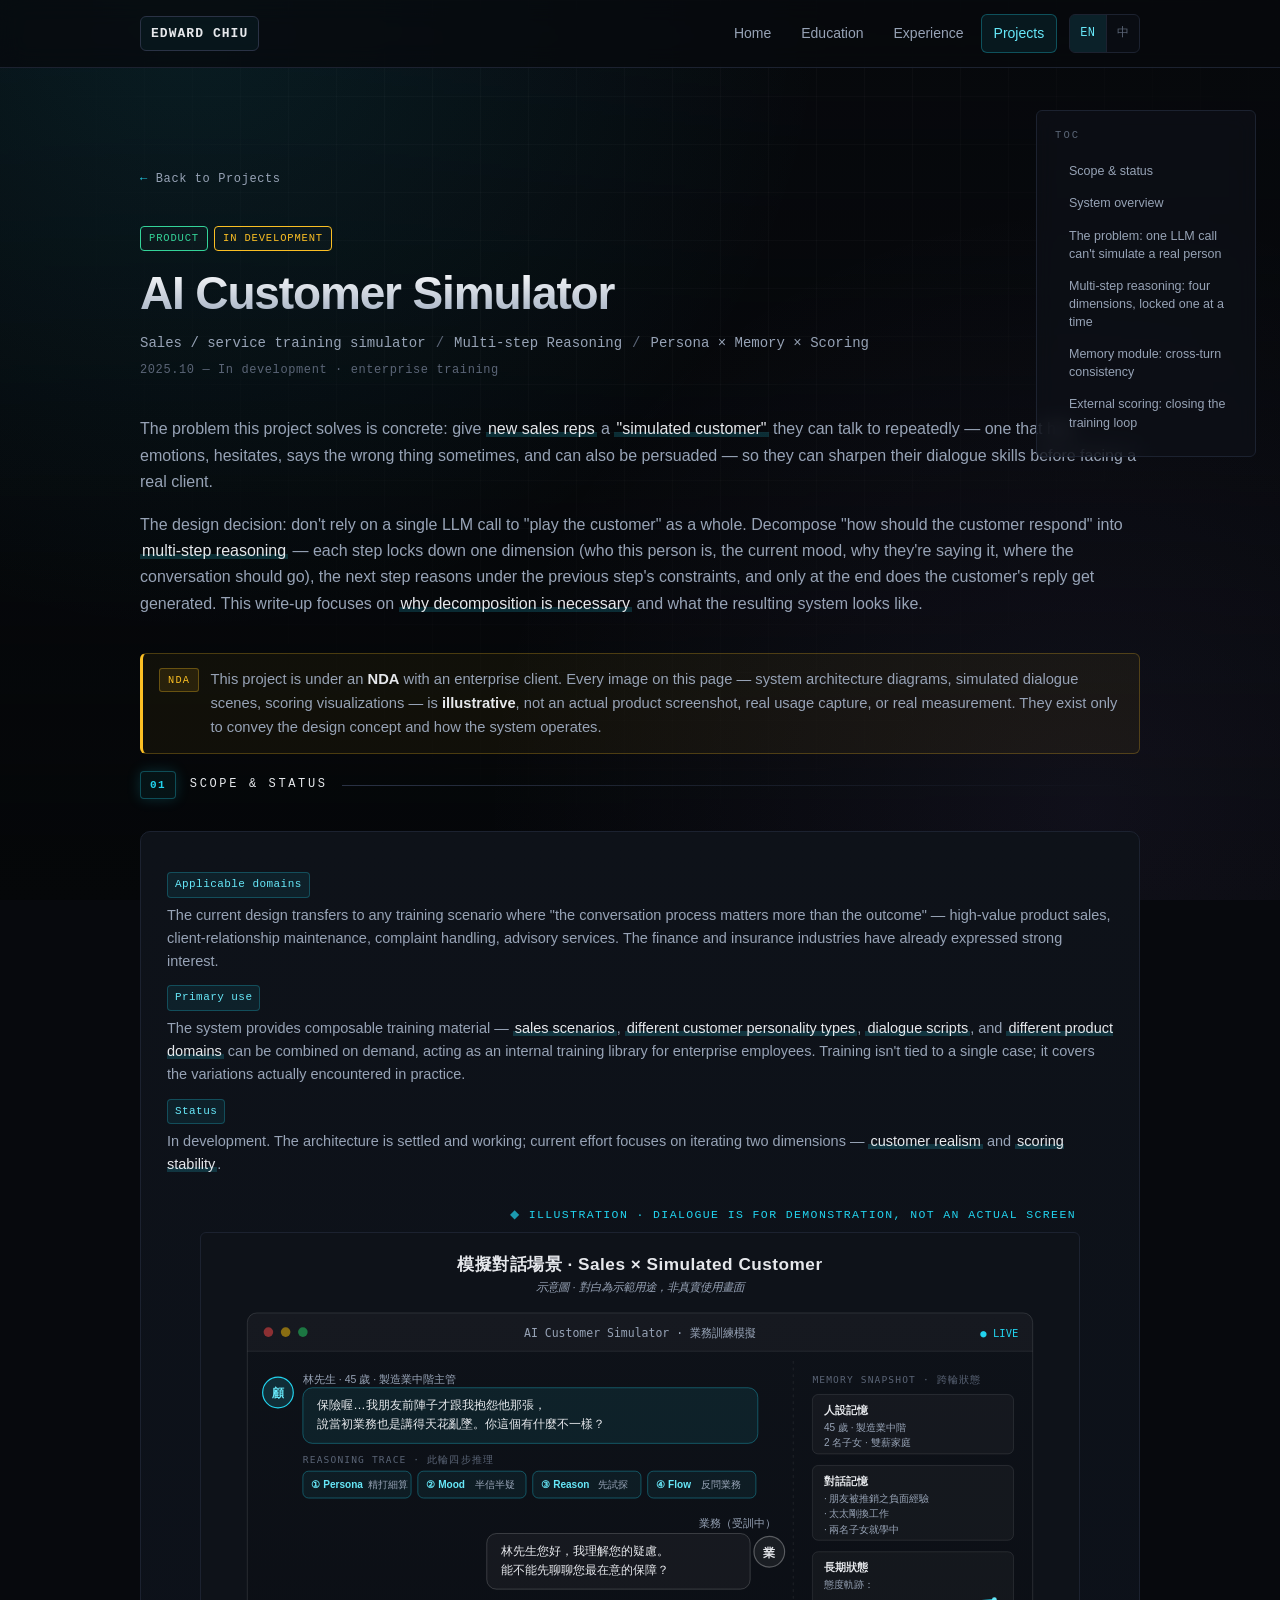
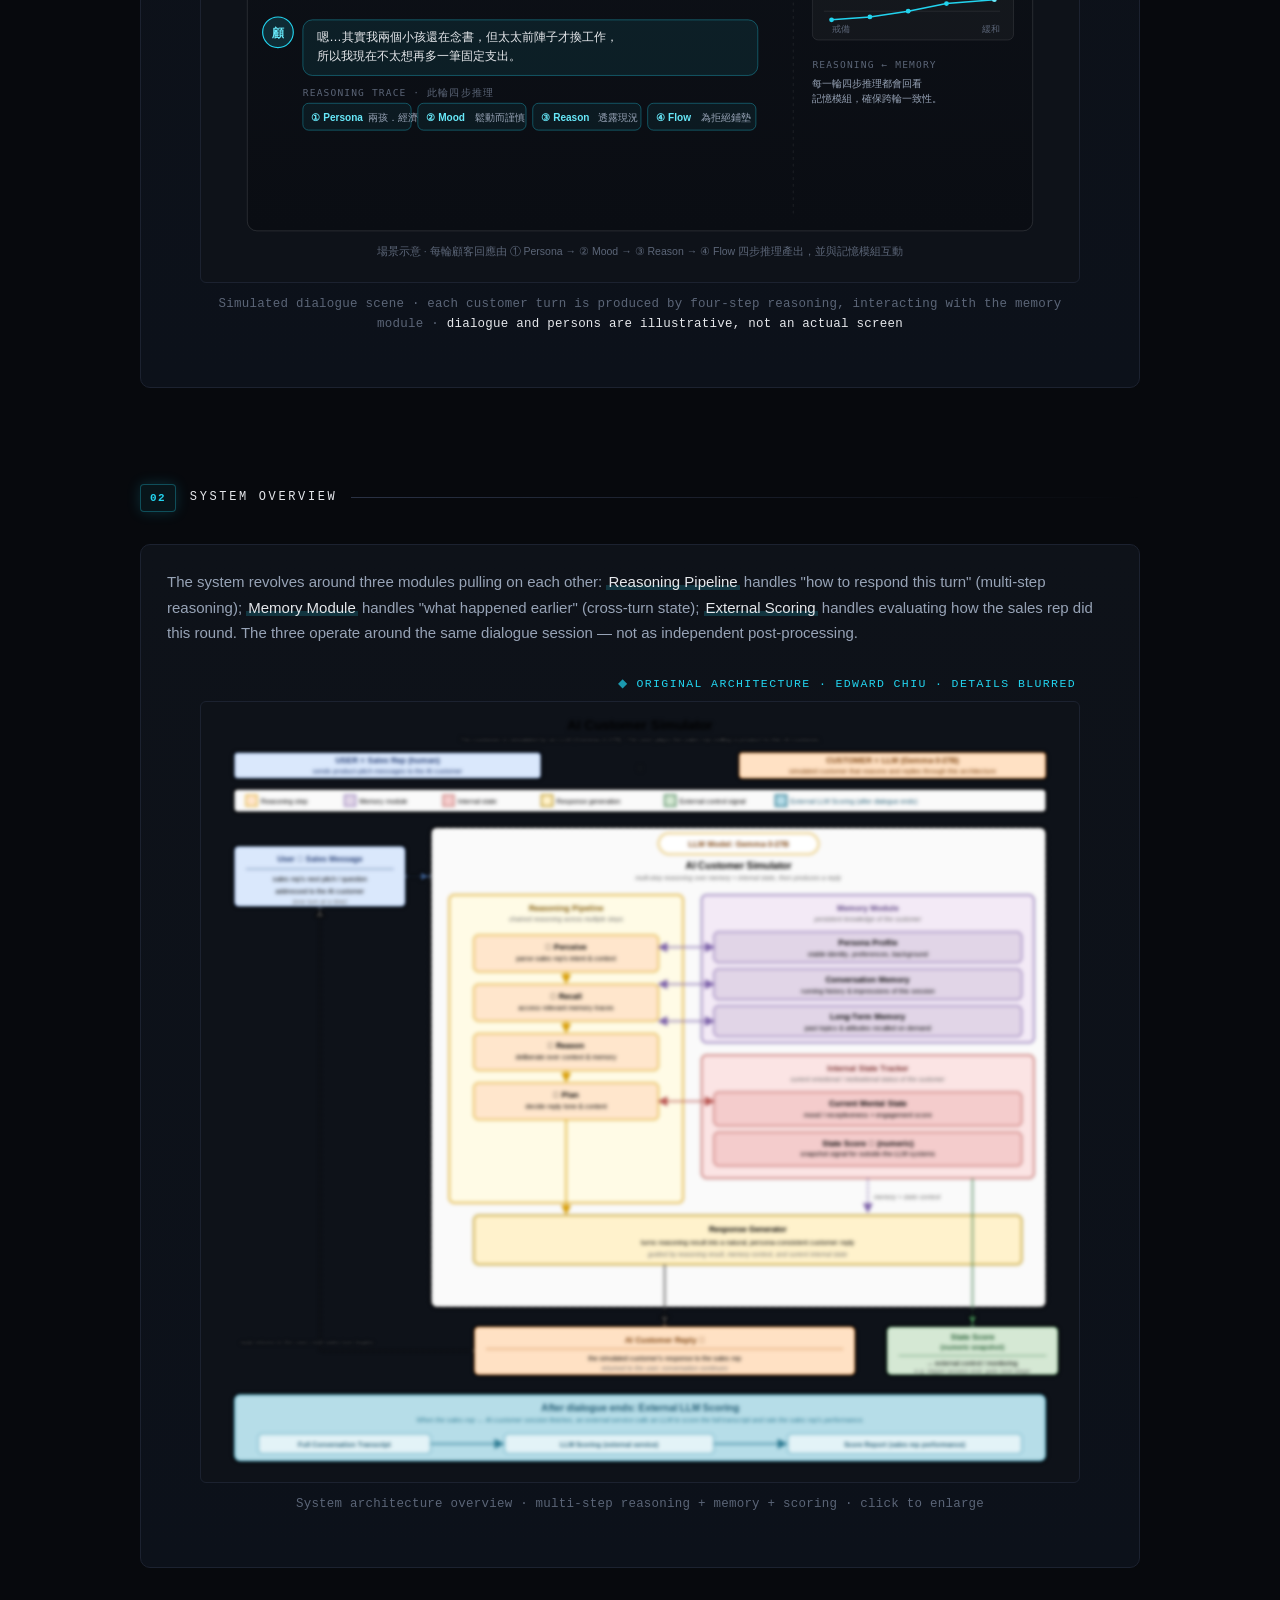
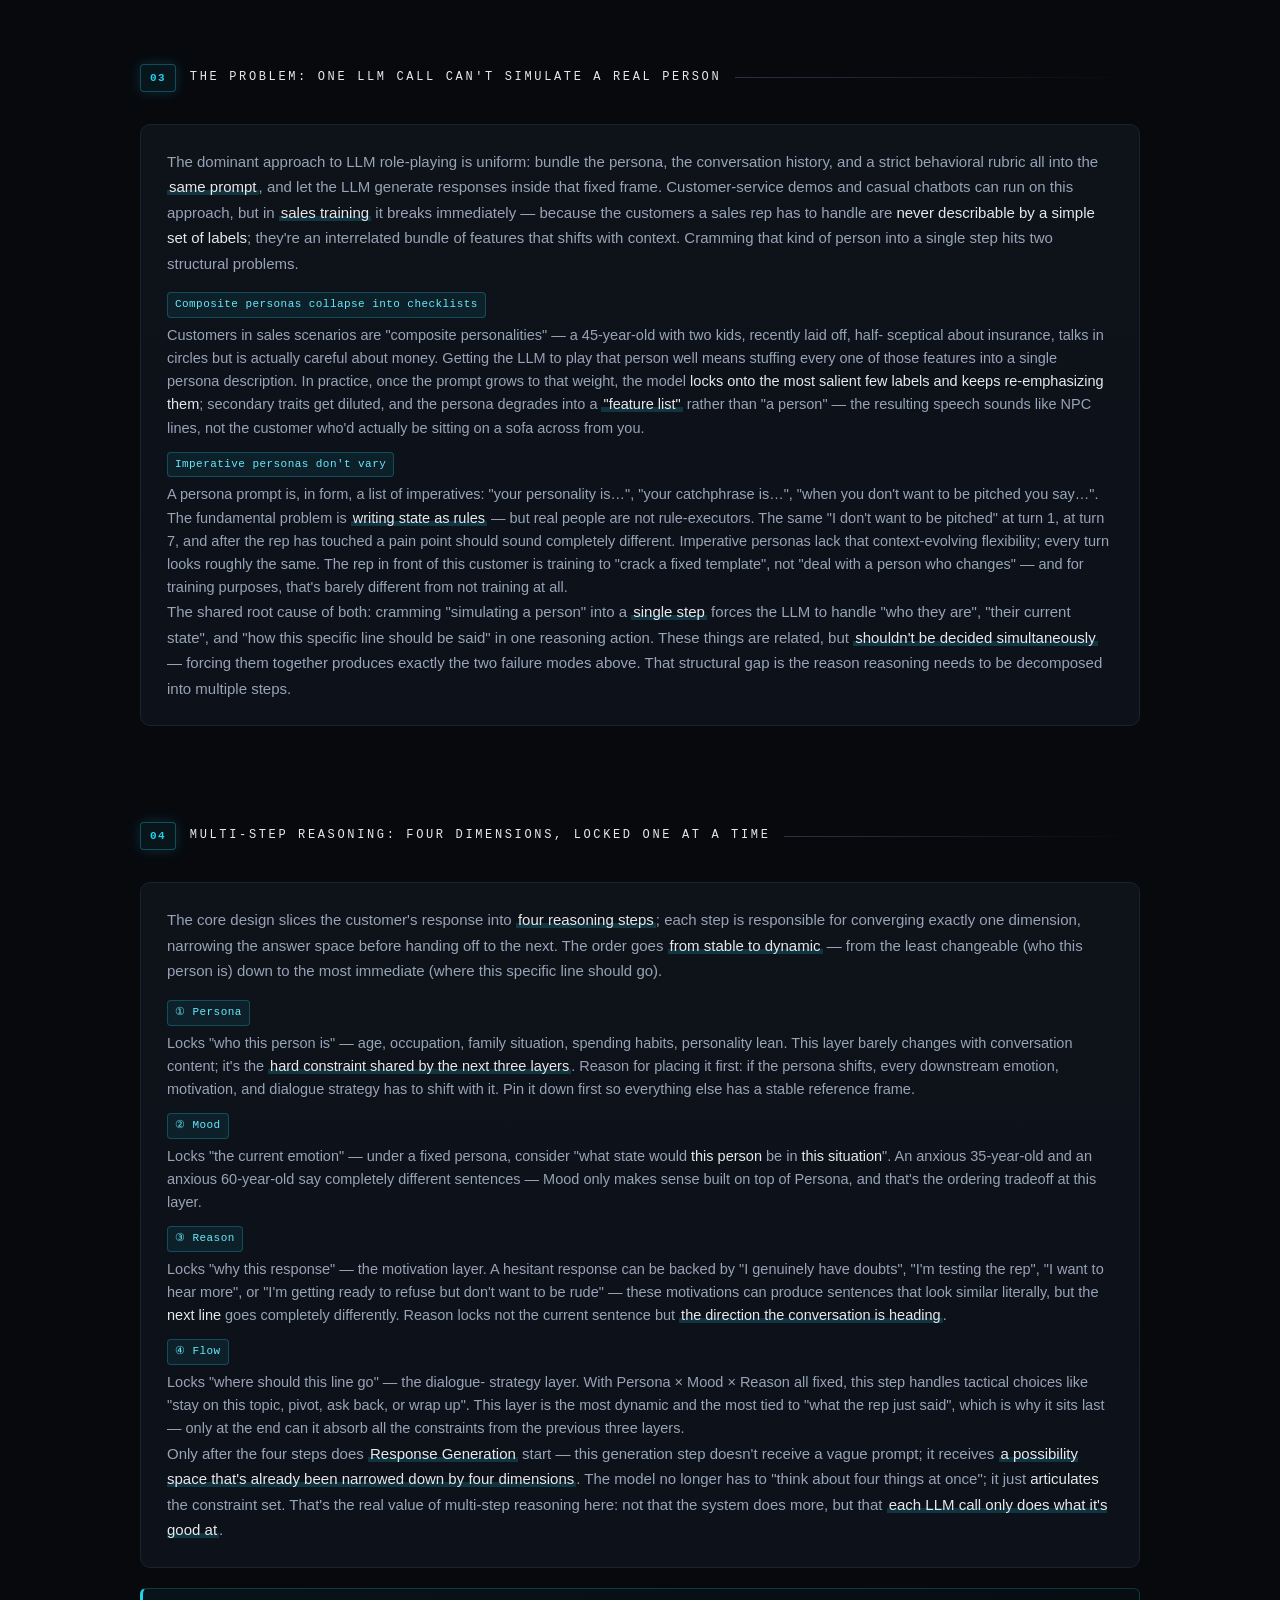
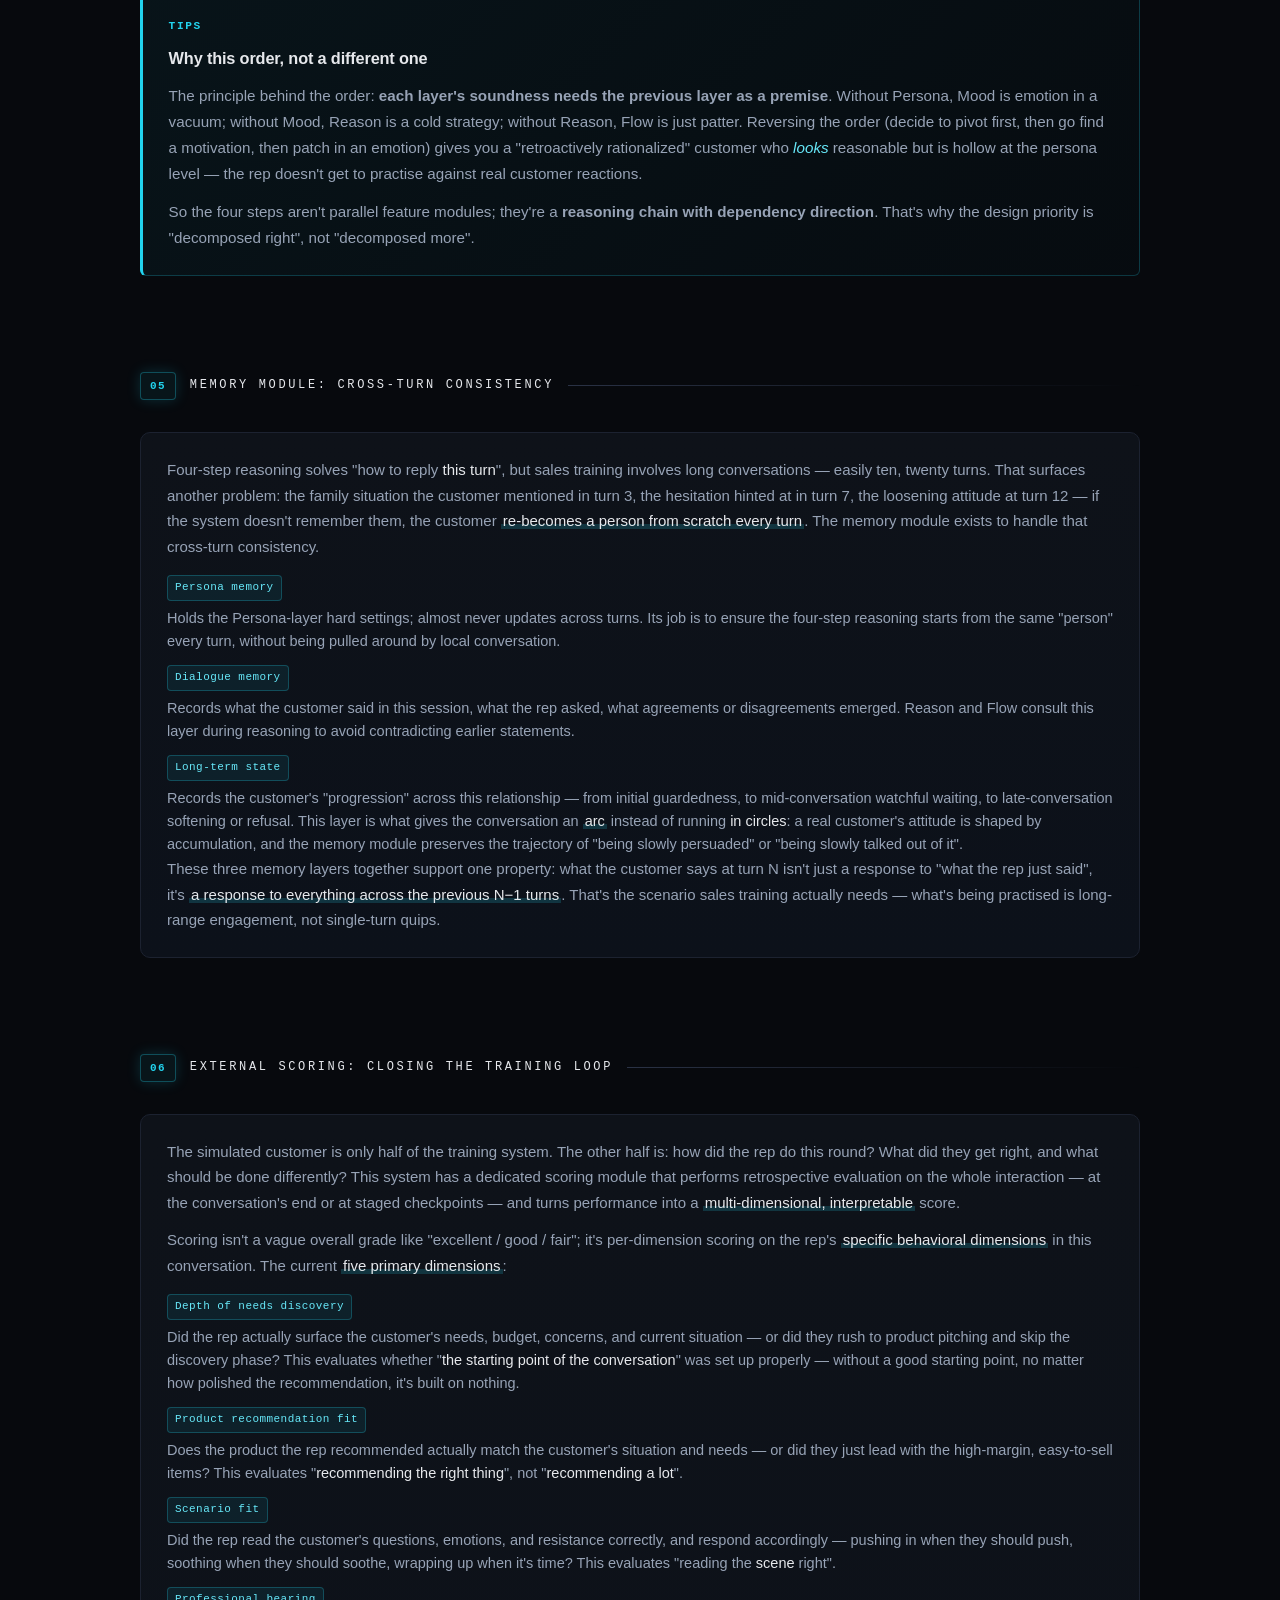
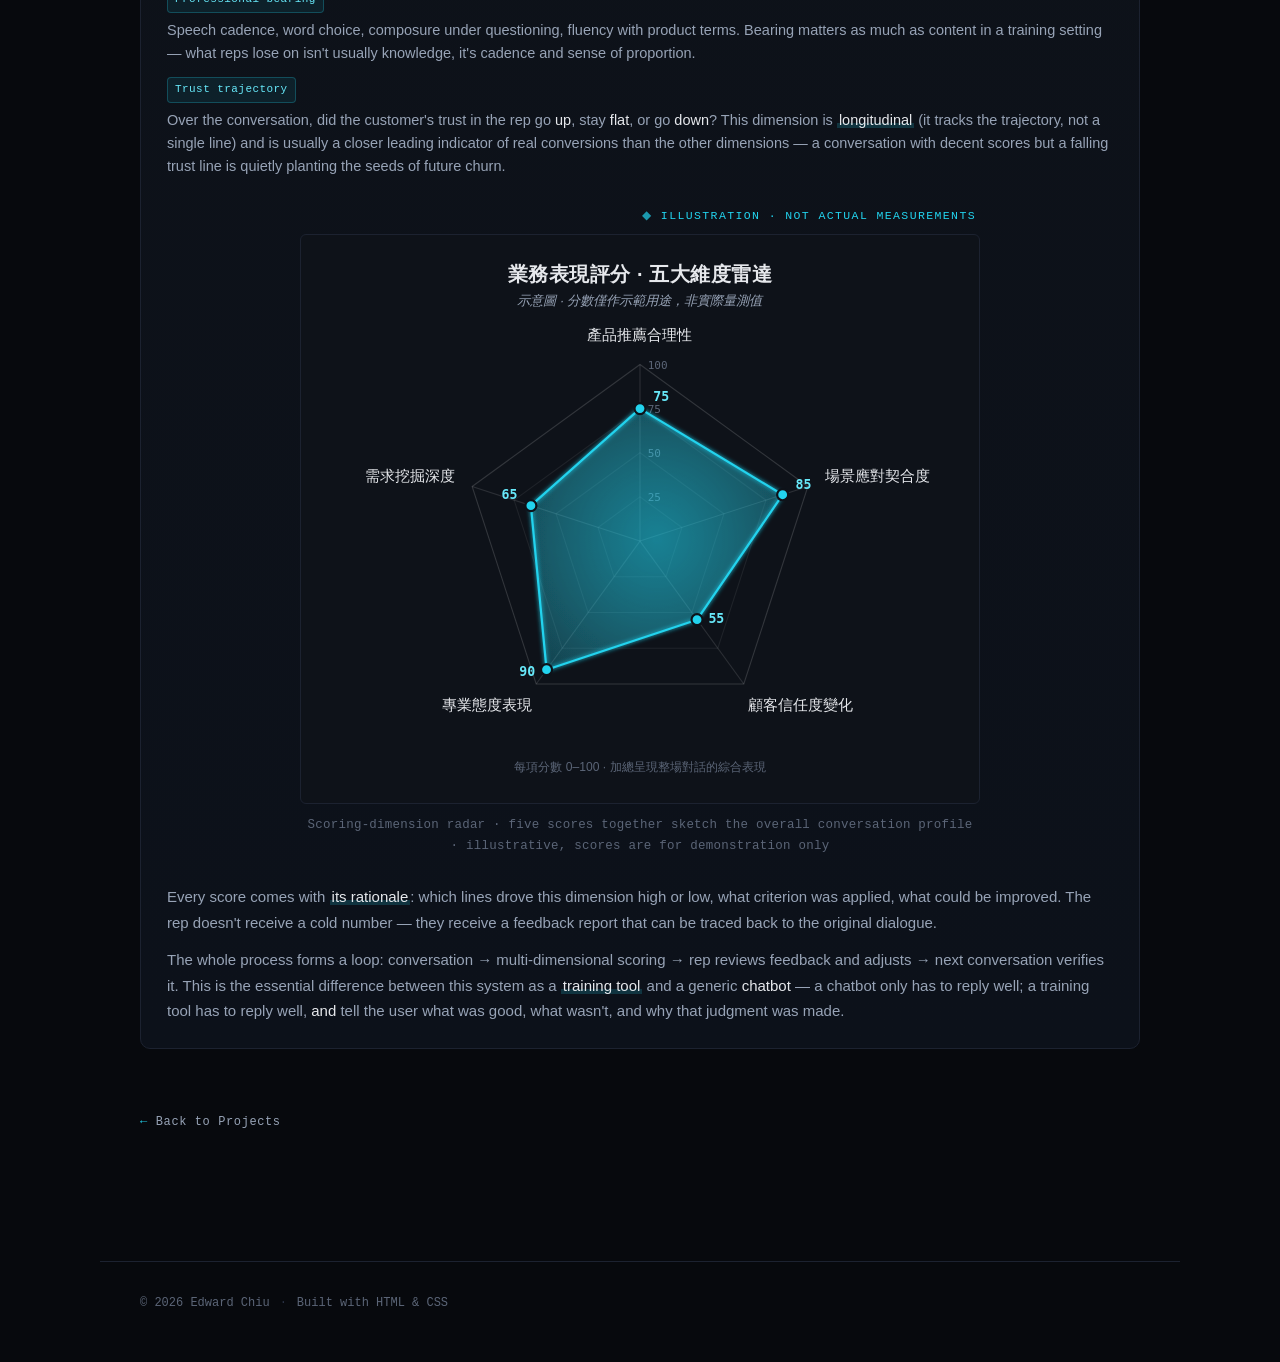
==== commit 67a73df7: "新增中英雙語切換功能 每頁 nav 加上 EN／中 切換按鈕，選擇記在 localStorage。 新增 lang.js 處理切換邏輯與 <title> 同步；styles.css 加入 html[d" ====
--- a/projects/ai_customer_simulator/index.html
+++ b/projects/ai_customer_simulator/index.html
@@ -3,13 +3,16 @@
 <head>
   <meta charset="UTF-8">
   <meta name="viewport" content="width=device-width, initial-scale=1.0">
-  <title>AI Customer Simulator — Multi-step Reasoning — Edward Chiu</title>
-  <meta name="description" content="一個用於業務／客服訓練的 AI 顧客模擬器：用 multi-step reasoning 拆解「該怎麼回應業務」這件事，每一步只鎖一個維度，再疊出可信、可控的顧客回應。">
+  <title data-en="AI Customer Simulator — Multi-step Reasoning — Edward Chiu" data-zh="AI 顧客模擬器 — 多步推理 — Edward Chiu">AI Customer Simulator — Multi-step Reasoning — Edward Chiu</title>
+  <meta name="description" content="An AI customer simulator for sales / service training: multi-step reasoning decomposes 'how the customer responds' into separate dimensions per step, stacking up into believable, controllable customer behavior.">
   <meta name="author" content="Edward Chiu">
   <meta property="og:title" content="AI Customer Simulator — Multi-step Reasoning — Edward Chiu">
-  <meta property="og:description" content="用 multi-step reasoning 模擬真實顧客的回應：Persona / Mood / Reason / Flow 分步推理，搭配記憶模組與外部評分。">
+  <meta property="og:description" content="Multi-step reasoning to simulate real customers: Persona / Mood / Reason / Flow stepwise reasoning with a memory module and external scoring.">
   <meta property="og:type" content="article">
-  <link rel="stylesheet" href="../../styles.css?v=3">
+  <link rel="stylesheet" href="../../styles.css?v=4">
+  <script src="../../lang.js?v=1"></script>
+  <script data-goatcounter="https://edwarddiou.goatcounter.com/count"
+          async src="//gc.zgo.at/count.js"></script>
 </head>
 <body>
   <div class="bg-grid" aria-hidden="true"></div>
@@ -34,6 +37,10 @@
           <span class="nav-en">Projects</span>
           <span class="nav-zh">專案</span>
         </a>
+        <div class="lang-switch" role="group" aria-label="Language">
+          <button type="button" class="lang-switch-btn" data-lang-set="en" aria-label="Switch to English">EN</button>
+          <button type="button" class="lang-switch-btn" data-lang-set="zh" aria-label="切換為中文">中</button>
+        </div>
       </nav>
     </div>
     <div class="scroll-progress"><div class="scroll-progress-fill"></div></div>
@@ -42,44 +49,71 @@
   <main>
     <a class="back-link" href="../../projects.html">
       <span class="link-arrow">←</span>
-      <span>回到 Projects</span>
+      <span class="l-en">Back to Projects</span>
+      <span class="l-zh">回到 Projects</span>
     </a>
 
-    <aside class="toc" aria-label="目錄">
-      <div class="toc-label">目錄 · TOC</div>
+    <aside class="toc" aria-label="Table of contents">
+      <div class="toc-label">
+        <span class="l-en">TOC</span>
+        <span class="l-zh">目錄 · TOC</span>
+      </div>
       <ol class="toc-list">
-        <li><a href="#status">適用情境與現況</a></li>
-        <li><a href="#overview">系統概觀</a></li>
-        <li><a href="#problem">問題：單次 LLM 無法模擬一個真人</a></li>
-        <li><a href="#reasoning">Multi-step Reasoning：四個維度逐步鎖定</a></li>
-        <li><a href="#memory">記憶模組：跨輪一致性</a></li>
-        <li><a href="#scoring">外部評分：閉上訓練迴圈</a></li>
+        <li><a href="#status"><span class="l-en">Scope &amp; status</span><span class="l-zh">適用情境與現況</span></a></li>
+        <li><a href="#overview"><span class="l-en">System overview</span><span class="l-zh">系統概觀</span></a></li>
+        <li><a href="#problem"><span class="l-en">The problem: one LLM call can't simulate a real person</span><span class="l-zh">問題：單次 LLM 無法模擬一個真人</span></a></li>
+        <li><a href="#reasoning"><span class="l-en">Multi-step reasoning: four dimensions, locked one at a time</span><span class="l-zh">Multi-step Reasoning：四個維度逐步鎖定</span></a></li>
+        <li><a href="#memory"><span class="l-en">Memory module: cross-turn consistency</span><span class="l-zh">記憶模組：跨輪一致性</span></a></li>
+        <li><a href="#scoring"><span class="l-en">External scoring: closing the training loop</span><span class="l-zh">外部評分：閉上訓練迴圈</span></a></li>
       </ol>
     </aside>
 
     <!-- ───── HERO ───── -->
     <section class="hero project-hero">
       <div class="tags">
-        <span class="tag tag-product">Product</span>
-        <span class="tag tag-dev">In Development</span>
+        <span class="tag tag-product l-en">Product</span>
+        <span class="tag tag-product l-zh">產品</span>
+        <span class="tag tag-dev l-en">In Development</span>
+        <span class="tag tag-dev l-zh">開發中</span>
       </div>
       <h1>AI Customer Simulator</h1>
       <p class="tagline">
-        <span>業務／客服訓練模擬器</span>
+        <span class="l-en">Sales / service training simulator</span>
+        <span class="l-zh">業務／客服訓練模擬器</span>
         <span class="sep">/</span>
         <span>Multi-step Reasoning</span>
         <span class="sep">/</span>
         <span>Persona × Memory × Scoring</span>
       </p>
-      <p class="location">2025.10 — 進行中 · 企業內訓場景</p>
+      <p class="location">
+        <span class="l-en">2025.10 — In development · enterprise training</span>
+        <span class="l-zh">2025.10 — 進行中 · 企業內訓場景</span>
+      </p>
 
       <div class="bio">
-        <p>
+        <p class="l-en">
+          The problem this project solves is concrete: give <strong>new sales
+          reps</strong> a <strong>"simulated customer"</strong> they can talk to
+          repeatedly — one that has emotions, hesitates, says the wrong thing
+          sometimes, and can also be persuaded — so they can sharpen their dialogue
+          skills before facing a real client.
+        </p>
+        <p class="l-en">
+          The design decision: don't rely on a single LLM call to "play the customer"
+          as a whole. Decompose "how should the customer respond" into
+          <strong>multi-step reasoning</strong> — each step locks down one dimension
+          (who this person is, the current mood, why they're saying it, where the
+          conversation should go), the next step reasons under the previous step's
+          constraints, and only at the end does the customer's reply get generated.
+          This write-up focuses on <strong>why decomposition is necessary</strong>
+          and what the resulting system looks like.
+        </p>
+        <p class="l-zh">
           這個專案要解的問題很具體：讓<strong>業務新人</strong>有一個能反覆對話、
           會有情緒、會猶豫、會講錯話、也會被打動的<strong>「模擬顧客」</strong>，
           在進入真實客戶之前先把對話練到位。
         </p>
-        <p>
+        <p class="l-zh">
           做法上的取捨是：不靠單次 LLM 把整個顧客「演出來」，
           而是把「該怎麼回應業務」這件事拆成<strong>多步驟推理</strong> ——
           每一步只鎖一個維度（這個人是誰、現在的情緒、講話的動機、對話該往哪走），
@@ -90,9 +124,16 @@
       </div>
     </section>
 
-    <!-- ───── NDA 全頁告示 ───── -->
+    <!-- ───── NDA notice ───── -->
     <aside class="status-badge is-nda" role="note">
-      <p>
+      <p class="l-en">
+        This project is under an <strong>NDA</strong> with an enterprise client.
+        Every image on this page — system architecture diagrams, simulated dialogue
+        scenes, scoring visualizations — is <strong>illustrative</strong>, not an
+        actual product screenshot, real usage capture, or real measurement. They
+        exist only to convey the design concept and how the system operates.
+      </p>
+      <p class="l-zh">
         本專案因與企業客戶簽訂<strong>保密協議（NDA）</strong>，
         本頁所呈現之系統架構圖、模擬對話場景、評分視覺化等所有圖片，
         皆為<strong>示意性質繪製</strong>，並非實際產品畫面、實際使用截圖或真實量測值，
@@ -100,51 +141,89 @@
       </p>
     </aside>
 
-    <!-- ───── 適用情境 ───── -->
+    <!-- ───── Scope ───── -->
     <section id="status">
-      <h2><span class="h2-marker"></span>適用情境與現況</h2>
+      <h2>
+        <span class="h2-marker"></span>
+        <span class="l-en">Scope &amp; status</span>
+        <span class="l-zh">適用情境與現況</span>
+      </h2>
       <article class="card">
         <ul class="bullets">
           <li>
-            <span class="bullet-tag">適用領域</span>
-            目前的設計可遷移到任何「對話過程比結果更重要」的訓練場景 ——
+            <span class="bullet-tag l-en">Applicable domains</span>
+            <span class="bullet-tag l-zh">適用領域</span>
+            <span class="l-en">The current design transfers to any training scenario
+            where "the conversation process matters more than the outcome" —
+            high-value product sales, client-relationship maintenance, complaint
+            handling, advisory services. The finance and insurance industries have
+            already expressed strong interest.</span>
+            <span class="l-zh">目前的設計可遷移到任何「對話過程比結果更重要」的訓練場景 ——
             高價商品銷售、客戶關係維護、客訴處理、諮詢類服務。
-            金融與保險產業已表達高度興趣。
-          </li>
-          <li>
-            <span class="bullet-tag">主要場景</span>
-            系統提供可組合的訓練素材 ——
+            金融與保險產業已表達高度興趣。</span>
+          </li>
+          <li>
+            <span class="bullet-tag l-en">Primary use</span>
+            <span class="bullet-tag l-zh">主要場景</span>
+            <span class="l-en">The system provides composable training material —
+            <strong>sales scenarios</strong>, <strong>different customer personality
+            types</strong>, <strong>dialogue scripts</strong>, and <strong>different
+            product domains</strong> can be combined on demand, acting as an internal
+            training library for enterprise employees. Training isn't tied to a single
+            case; it covers the variations actually encountered in practice.</span>
+            <span class="l-zh">系統提供可組合的訓練素材 ——
             <strong>業務情境</strong>、<strong>不同類型的客戶個性</strong>、
             <strong>對話腳本</strong>、<strong>不同產品的推銷領域</strong>
             都能依需求搭配，作為企業內部員工訓練的素材庫。
-            讓訓練不被綁在單一案例上，而是能涵蓋實務上會遇到的各種變化。
-          </li>
-          <li>
-            <span class="bullet-tag">現況</span>
-            產品開發中。架構已確立並可運作，
+            讓訓練不被綁在單一案例上，而是能涵蓋實務上會遇到的各種變化。</span>
+          </li>
+          <li>
+            <span class="bullet-tag l-en">Status</span>
+            <span class="bullet-tag l-zh">現況</span>
+            <span class="l-en">In development. The architecture is settled and
+            working; current effort focuses on iterating two dimensions —
+            <strong>customer realism</strong> and <strong>scoring stability</strong>.</span>
+            <span class="l-zh">產品開發中。架構已確立並可運作，
             當前的工作集中在<strong>顧客真實感</strong>與<strong>評分穩定度</strong>
-            這兩個維度的迭代上。
+            這兩個維度的迭代上。</span>
           </li>
         </ul>
 
         <figure class="arch-figure arch-figure-lg">
-          <div class="arch-credit">示意圖 · 對白為示範用途，非實際畫面</div>
+          <div class="arch-credit">
+            <span class="l-en">Illustration · dialogue is for demonstration, not an actual screen</span>
+            <span class="l-zh">示意圖 · 對白為示範用途，非實際畫面</span>
+          </div>
           <img src="assets/scenario_illustration.svg"
-               alt="模擬對話場景示意：業務與 AI 模擬顧客互動，旁側顯示四步推理痕跡與記憶模組狀態" loading="lazy">
+               alt="Illustrated simulated-dialogue scene: a sales rep interacts with the AI customer; sidebar shows the four-step reasoning trace and memory-module state" loading="lazy">
           <figcaption>
-            模擬對話場景 · 每一輪顧客回應由四步推理產出，並與記憶模組互動 ·
-            <em>對白與人物為示意，非實際使用畫面</em>
+            <span class="l-en">Simulated dialogue scene · each customer turn is produced by four-step reasoning, interacting with the memory module ·
+            <em>dialogue and persons are illustrative, not an actual screen</em></span>
+            <span class="l-zh">模擬對話場景 · 每一輪顧客回應由四步推理產出，並與記憶模組互動 ·
+            <em>對白與人物為示意，非實際使用畫面</em></span>
           </figcaption>
         </figure>
       </article>
     </section>
 
-    <!-- ───── 系統概觀 ───── -->
+    <!-- ───── System overview ───── -->
     <section id="overview">
-      <h2><span class="h2-marker"></span>系統概觀</h2>
+      <h2>
+        <span class="h2-marker"></span>
+        <span class="l-en">System overview</span>
+        <span class="l-zh">系統概觀</span>
+      </h2>
 
       <article class="card">
-        <p>
+        <p class="l-en">
+          The system revolves around three modules pulling on each other:
+          <strong>Reasoning Pipeline</strong> handles "how to respond this turn"
+          (multi-step reasoning); <strong>Memory Module</strong> handles "what
+          happened earlier" (cross-turn state); <strong>External Scoring</strong>
+          handles evaluating how the sales rep did this round. The three operate
+          around the same dialogue session — not as independent post-processing.
+        </p>
+        <p class="l-zh">
           整個系統圍繞三個模組互相牽動：
           <strong>Reasoning Pipeline</strong> 負責「這次該怎麼回」的多步推理、
           <strong>Memory Module</strong> 負責「先前發生過什麼」的跨輪狀態、
@@ -153,20 +232,41 @@
         </p>
 
         <figure class="arch-figure arch-figure-lg">
-          <div class="arch-credit">原創架構設計 · Edward Chiu · 細節已模糊處理</div>
-          <img src="assets/ai_customer_simulator_blurred.png" alt="AI Customer Simulator 系統架構（細節已模糊處理）" loading="lazy">
-          <figcaption>系統架構概觀 · 多步推理 + 記憶 + 評分 · 點圖可放大</figcaption>
+          <div class="arch-credit">
+            <span class="l-en">Original architecture · Edward Chiu · details blurred</span>
+            <span class="l-zh">原創架構設計 · Edward Chiu · 細節已模糊處理</span>
+          </div>
+          <img src="assets/ai_customer_simulator_blurred.png" alt="AI Customer Simulator system architecture (details blurred)" loading="lazy">
+          <figcaption>
+            <span class="l-en">System architecture overview · multi-step reasoning + memory + scoring · click to enlarge</span>
+            <span class="l-zh">系統架構概觀 · 多步推理 + 記憶 + 評分 · 點圖可放大</span>
+          </figcaption>
         </figure>
 
       </article>
     </section>
 
-    <!-- ───── 問題 ───── -->
+    <!-- ───── Problem ───── -->
     <section id="problem">
-      <h2><span class="h2-marker"></span>問題：單次 LLM 無法模擬一個真人</h2>
+      <h2>
+        <span class="h2-marker"></span>
+        <span class="l-en">The problem: one LLM call can't simulate a real person</span>
+        <span class="l-zh">問題：單次 LLM 無法模擬一個真人</span>
+      </h2>
 
       <article class="card">
-        <p>
+        <p class="l-en">
+          The dominant approach to LLM role-playing is uniform: bundle the persona,
+          the conversation history, and a strict behavioral rubric all into the
+          <strong>same prompt</strong>, and let the LLM generate responses inside
+          that fixed frame. Customer-service demos and casual chatbots can run on
+          this approach, but in <strong>sales training</strong> it breaks
+          immediately — because the customers a sales rep has to handle are
+          <em>never describable by a simple set of labels</em>; they're an interrelated
+          bundle of features that shifts with context. Cramming that kind of person
+          into a single step hits two structural problems.
+        </p>
+        <p class="l-zh">
           目前主流讓 LLM 做角色扮演的做法很一致：把人物 persona、對話紀錄、
           再加上一份嚴格的行為規範，全部綁進<strong>同一份 prompt</strong>，
           讓 LLM 在這個固定框架下生成回應。客服 demo、陪聊機器人這類場景靠這條路就能跑，
@@ -178,8 +278,20 @@
 
         <ul class="bullets">
           <li>
-            <span class="bullet-tag">複合人設被壓成清單</span>
-            業務場景裡的顧客是「複合個性」——
+            <span class="bullet-tag l-en">Composite personas collapse into checklists</span>
+            <span class="bullet-tag l-zh">複合人設被壓成清單</span>
+            <span class="l-en">Customers in sales scenarios are "composite
+            personalities" — a 45-year-old with two kids, recently laid off, half-
+            sceptical about insurance, talks in circles but is actually careful about
+            money. Getting the LLM to play that person well means stuffing every one
+            of those features into a single persona description. In practice, once
+            the prompt grows to that weight, the model
+            <em>locks onto the most salient few labels and keeps re-emphasizing
+            them</em>; secondary traits get diluted, and the persona degrades into
+            a <strong>"feature list"</strong> rather than "a person" — the resulting
+            speech sounds like NPC lines, not the customer who'd actually be sitting
+            on a sofa across from you.</span>
+            <span class="l-zh">業務場景裡的顧客是「複合個性」——
             一個 45 歲、有兩個小孩、剛被資遣、對保險半信半疑、
             講話喜歡繞圈但其實精打細算的客戶。要讓 LLM 演好這個人，
             等於要把上面所有特徵都塞進同一段 persona 描述。
@@ -187,11 +299,23 @@
             模型會自動<em>抓最顯著的幾個標籤反覆強調</em>，
             次要特徵被稀釋掉，整段 persona 退化成一份<strong>「特徵清單」</strong>
             而不是「一個人」—— 講出來的話像 NPC 的台詞，
-            不像會出現在客廳沙發上的那個顧客。
-          </li>
-          <li>
-            <span class="bullet-tag">指令式 persona 沒變化性</span>
-            Persona prompt 在寫法上本質是一份指令：「你的性格是…」
+            不像會出現在客廳沙發上的那個顧客。</span>
+          </li>
+          <li>
+            <span class="bullet-tag l-en">Imperative personas don't vary</span>
+            <span class="bullet-tag l-zh">指令式 persona 沒變化性</span>
+            <span class="l-en">A persona prompt is, in form, a list of imperatives:
+            "your personality is…", "your catchphrase is…", "when you don't want to
+            be pitched you say…". The fundamental problem is
+            <strong>writing <em>state</em> as <em>rules</em></strong> — but real
+            people are not rule-executors. The same "I don't want to be pitched" at
+            turn 1, at turn 7, and after the rep has touched a pain point should
+            sound completely different. Imperative personas lack that
+            context-evolving flexibility; every turn looks roughly the same. The rep
+            in front of this customer is training to "crack a fixed template", not
+            "deal with a person who changes" — and for training purposes, that's
+            barely different from not training at all.</span>
+            <span class="l-zh">Persona prompt 在寫法上本質是一份指令：「你的性格是…」
             「你的口頭禪是…」「你不想被推銷時會說…」。
             這種寫法的根本問題是<strong>把<em>狀態</em>當<em>規則</em>寫</strong> ——
             但真實的人不是規則的執行者。同樣是「不想被推銷」，
@@ -199,11 +323,20 @@
             講出來的話應該完全不同。指令式 persona 缺乏這種隨情境演變的彈性，
             每一輪的反應幾乎都長得一樣。業務在這種顧客面前練到的是
             「破解一個固定模板」，不是「應對一個會變的人」——
-            訓練效果上，這跟沒練幾乎沒有差別。
+            訓練效果上，這跟沒練幾乎沒有差別。</span>
           </li>
         </ul>
 
-        <p>
+        <p class="l-en">
+          The shared root cause of both: cramming "simulating a person" into a
+          <strong>single step</strong> forces the LLM to handle "who they are",
+          "their current state", and "how this specific line should be said" in one
+          reasoning action. These things are related, but
+          <strong>shouldn't be decided simultaneously</strong> — forcing them
+          together produces exactly the two failure modes above. That structural
+          gap is the reason reasoning needs to be decomposed into multiple steps.
+        </p>
+        <p class="l-zh">
           這兩件事的共通根因是：把「模擬一個人」全部壓進<strong>單一步驟</strong>，
           等於要求 LLM 在同一個推理動作裡同時處理「他是誰」「他現在的狀態」
           「他這一句該怎麼講」。這幾件事彼此相關、但<strong>不該同時決策</strong> ——
@@ -215,10 +348,22 @@
 
     <!-- ───── Multi-step Reasoning ───── -->
     <section id="reasoning">
-      <h2><span class="h2-marker"></span>Multi-step Reasoning：四個維度逐步鎖定</h2>
+      <h2>
+        <span class="h2-marker"></span>
+        <span class="l-en">Multi-step reasoning: four dimensions, locked one at a time</span>
+        <span class="l-zh">Multi-step Reasoning：四個維度逐步鎖定</span>
+      </h2>
 
       <article class="card">
-        <p>
+        <p class="l-en">
+          The core design slices the customer's response into <strong>four reasoning
+          steps</strong>; each step is responsible for converging exactly one
+          dimension, narrowing the answer space before handing off to the next.
+          The order goes <strong>from stable to dynamic</strong> — from the least
+          changeable (who this person is) down to the most immediate (where this
+          specific line should go).
+        </p>
+        <p class="l-zh">
           這個系統的核心設計是把顧客的回應切成<strong>四步推理</strong>，
           每一步只負責收斂一個維度，把答案空間縮窄之後傳給下一步。
           順序是<strong>由穩到動</strong> —— 從最不變的（這個人是誰）
@@ -228,37 +373,71 @@
         <ul class="bullets">
           <li>
             <span class="bullet-tag">① Persona</span>
-            鎖定「這個人是誰」 —— 年齡、職業、家庭狀況、消費習慣、性格傾向。
+            <span class="l-en">Locks "who this person is" — age, occupation, family
+            situation, spending habits, personality lean. This layer barely changes
+            with conversation content; it's the <strong>hard constraint shared by
+            the next three layers</strong>. Reason for placing it first: if the
+            persona shifts, every downstream emotion, motivation, and dialogue
+            strategy has to shift with it. Pin it down first so everything else has
+            a stable reference frame.</span>
+            <span class="l-zh">鎖定「這個人是誰」 —— 年齡、職業、家庭狀況、消費習慣、性格傾向。
             這一層幾乎不隨對話內容變動，是<strong>後面三層共用的硬約束</strong>。
             放在第一步的原因：人設一動，後面所有的情緒、動機、對話策略
-            都要跟著變；先把它釘死，後面才有穩定的參照系。
+            都要跟著變；先把它釘死，後面才有穩定的參照系。</span>
           </li>
           <li>
             <span class="bullet-tag">② Mood</span>
-            鎖定「現在的情緒」 —— 在 Persona 已經確定的前提下，
+            <span class="l-en">Locks "the current emotion" — under a fixed persona,
+            consider "what state would <em>this person</em> be in <em>this
+            situation</em>". An anxious 35-year-old and an anxious 60-year-old say
+            completely different sentences — Mood only makes sense built on top of
+            Persona, and that's the ordering tradeoff at this layer.</span>
+            <span class="l-zh">鎖定「現在的情緒」 —— 在 Persona 已經確定的前提下，
             考慮「<em>這個人</em>在<em>這個情境</em>下會處於什麼狀態」。
             一樣是焦慮的 35 歲客戶，跟焦慮的 60 歲客戶，講出來的句子完全不同 ——
-            Mood 必須建立在 Persona 上才有意義，這是順序在這層的取捨。
+            Mood 必須建立在 Persona 上才有意義，這是順序在這層的取捨。</span>
           </li>
           <li>
             <span class="bullet-tag">③ Reason</span>
-            鎖定「為什麼這樣回應」 —— 動機層。
+            <span class="l-en">Locks "why this response" — the motivation layer.
+            A hesitant response can be backed by "I genuinely have doubts", "I'm
+            testing the rep", "I want to hear more", or "I'm getting ready to refuse
+            but don't want to be rude" — these motivations can produce sentences
+            that look similar literally, but the <em>next line</em> goes completely
+            differently. Reason locks not the current sentence but
+            <strong>the direction the conversation is heading</strong>.</span>
+            <span class="l-zh">鎖定「為什麼這樣回應」 —— 動機層。
             一個猶豫的回應背後可能是「真的有疑慮」「在試探業務」「想多聽一下」
             「準備拒絕但不想撕破臉」——
             這幾個動機講出來的句子有時候字面很像，但<em>下一句</em>的走向完全不同。
-            Reason 鎖住的不是當下這句話，而是<strong>讓對話有方向</strong>。
+            Reason 鎖住的不是當下這句話，而是<strong>讓對話有方向</strong>。</span>
           </li>
           <li>
             <span class="bullet-tag">④ Flow</span>
-            鎖定「這一句該往哪走」 —— 對話策略層。
+            <span class="l-en">Locks "where should this line go" — the dialogue-
+            strategy layer. With Persona × Mood × Reason all fixed, this step handles
+            tactical choices like "stay on this topic, pivot, ask back, or wrap up".
+            This layer is the most dynamic and the most tied to "what the rep just
+            said", which is why it sits last — only at the end can it absorb all the
+            constraints from the previous three layers.</span>
+            <span class="l-zh">鎖定「這一句該往哪走」 —— 對話策略層。
             在 Persona × Mood × Reason 都已經給定的情況下，這一步處理的是
             「我要繼續這個話題、轉移、反問、還是收尾」這種戰術選擇。
             這層最動態、最跟「上一句業務說了什麼」綁定，
-            因此放在最後一步，才能吃到前三層的所有約束。
+            因此放在最後一步，才能吃到前三層的所有約束。</span>
           </li>
         </ul>
 
-        <p>
+        <p class="l-en">
+          Only after the four steps does <strong>Response Generation</strong>
+          start — this generation step doesn't receive a vague prompt; it receives
+          <strong>a possibility space that's already been narrowed down by four
+          dimensions</strong>. The model no longer has to "think about four things
+          at once"; it just <em>articulates</em> the constraint set. That's the
+          real value of multi-step reasoning here: not that the system does more,
+          but that <strong>each LLM call only does what it's good at</strong>.
+        </p>
+        <p class="l-zh">
           四步走完之後，才進入<strong>Response Generation</strong> ——
           這個生成步驟拿到的不是一個籠統的 prompt，
           而是一組<strong>已經被四個維度收窄到很小的可能性空間</strong>。
@@ -270,15 +449,31 @@
 
       <aside class="tip-card">
         <span class="tip-label">Tips</span>
-        <h3>為什麼是這個順序，不是別的順序</h3>
-        <p>
+        <h3 class="l-en">Why this order, not a different one</h3>
+        <h3 class="l-zh">為什麼是這個順序，不是別的順序</h3>
+        <p class="l-en">
+          The principle behind the order: <strong>each layer's soundness needs the
+          previous layer as a premise</strong>. Without Persona, Mood is emotion in
+          a vacuum; without Mood, Reason is a cold strategy; without Reason, Flow
+          is just patter. Reversing the order (decide to pivot first, then go find
+          a motivation, then patch in an emotion) gives you a "retroactively
+          rationalized" customer who <em>looks</em> reasonable but is hollow at the
+          persona level — the rep doesn't get to practise against real customer
+          reactions.
+        </p>
+        <p class="l-en">
+          So the four steps aren't parallel feature modules; they're a
+          <strong>reasoning chain with dependency direction</strong>. That's why
+          the design priority is "decomposed right", not "decomposed more".
+        </p>
+        <p class="l-zh">
           順序背後的判準是「<strong>後一層的合理性需要前一層作為前提</strong>」。
           沒有 Persona，Mood 就是憑空的情緒；沒有 Mood，Reason 就是冷冰冰的策略；
           沒有 Reason，Flow 就只是話術。倒過來做（先決定要轉移話題、再回去找動機、
           再補一個情緒）會得到一個「事後合理化」的顧客，<em>看起來</em>有道理，
           但人設層面是空的 —— 業務練不到真實顧客的反應。
         </p>
-        <p>
+        <p class="l-zh">
           所以這四步不是並列的功能模組，是<strong>有依存方向的推理鏈</strong>。
           這也是為什麼這個系統的設計重點是「拆得對」，不是「拆得多」。
         </p>
@@ -287,10 +482,23 @@
 
     <!-- ───── Memory Module ───── -->
     <section id="memory">
-      <h2><span class="h2-marker"></span>記憶模組：跨輪一致性</h2>
+      <h2>
+        <span class="h2-marker"></span>
+        <span class="l-en">Memory module: cross-turn consistency</span>
+        <span class="l-zh">記憶模組：跨輪一致性</span>
+      </h2>
 
       <article class="card">
-        <p>
+        <p class="l-en">
+          Four-step reasoning solves "how to reply <em>this turn</em>", but sales
+          training involves long conversations — easily ten, twenty turns. That
+          surfaces another problem: the family situation the customer mentioned in
+          turn 3, the hesitation hinted at in turn 7, the loosening attitude at
+          turn 12 — if the system doesn't remember them, the customer
+          <strong>re-becomes a person from scratch every turn</strong>. The memory
+          module exists to handle that cross-turn consistency.
+        </p>
+        <p class="l-zh">
           四步推理解決的是「<em>這一輪</em>怎麼回」，但業務訓練是長對話 ——
           十幾輪、幾十輪都有可能。這時會冒出另一個問題：
           顧客在第 3 輪講過的家庭狀況、第 7 輪流露的猶豫、第 12 輪鬆動的態度，
@@ -300,28 +508,53 @@
 
         <ul class="bullets">
           <li>
-            <span class="bullet-tag">人設記憶</span>
-            存放 Persona 層的硬設定，跨輪幾乎不更新 ——
+            <span class="bullet-tag l-en">Persona memory</span>
+            <span class="bullet-tag l-zh">人設記憶</span>
+            <span class="l-en">Holds the Persona-layer hard settings; almost never
+            updates across turns. Its job is to ensure the four-step reasoning starts
+            from the same "person" every turn, without being pulled around by local
+            conversation.</span>
+            <span class="l-zh">存放 Persona 層的硬設定，跨輪幾乎不更新 ——
             它的功能是讓四步推理在每一輪都從同一個「人」出發，
-            不會被局部對話拉著走。
-          </li>
-          <li>
-            <span class="bullet-tag">對話記憶</span>
-            記錄這個 session 裡顧客講過什麼、業務問過什麼、雙方達成什麼共識
+            不會被局部對話拉著走。</span>
+          </li>
+          <li>
+            <span class="bullet-tag l-en">Dialogue memory</span>
+            <span class="bullet-tag l-zh">對話記憶</span>
+            <span class="l-en">Records what the customer said in this session, what
+            the rep asked, what agreements or disagreements emerged. Reason and Flow
+            consult this layer during reasoning to avoid contradicting earlier
+            statements.</span>
+            <span class="l-zh">記錄這個 session 裡顧客講過什麼、業務問過什麼、雙方達成什麼共識
             或產生什麼分歧。Reason 跟 Flow 在推理時會回看這層，
-            避免講出跟先前矛盾的話。
-          </li>
-          <li>
-            <span class="bullet-tag">長期狀態</span>
-            記錄這個顧客在這段關係裡的「進展」 ——
+            避免講出跟先前矛盾的話。</span>
+          </li>
+          <li>
+            <span class="bullet-tag l-en">Long-term state</span>
+            <span class="bullet-tag l-zh">長期狀態</span>
+            <span class="l-en">Records the customer's "progression" across this
+            relationship — from initial guardedness, to mid-conversation watchful
+            waiting, to late-conversation softening or refusal. This layer is what
+            gives the conversation an <strong>arc</strong> instead of running
+            <em>in circles</em>: a real customer's attitude is shaped by
+            accumulation, and the memory module preserves the trajectory of "being
+            slowly persuaded" or "being slowly talked out of it".</span>
+            <span class="l-zh">記錄這個顧客在這段關係裡的「進展」 ——
             從一開始的防備、到中段的觀望、到後段可能的鬆動或拒絕。
             這層是讓對話有<strong>弧線</strong>而不是<em>原地打轉</em>的關鍵：
             真實顧客的態度是會被累積影響的，記憶模組要把這種「被慢慢說動」
-            或「被慢慢勸退」的軌跡保留下來。
+            或「被慢慢勸退」的軌跡保留下來。</span>
           </li>
         </ul>
 
-        <p>
+        <p class="l-en">
+          These three memory layers together support one property: what the customer
+          says at turn N isn't just a response to "what the rep just said", it's
+          <strong>a response to everything across the previous N−1 turns</strong>.
+          That's the scenario sales training actually needs — what's being
+          practised is long-range engagement, not single-turn quips.
+        </p>
+        <p class="l-zh">
           這三層記憶共同支撐了一件事：顧客在第 N 輪講出的話，
           不只是對「業務剛剛那句」的回應，而是<strong>對前面 N−1 輪所有互動的回應</strong>。
           這也是業務訓練真正需要的場景 —— 練的是長期應對，不是單句機智回覆。
@@ -331,18 +564,36 @@
 
     <!-- ───── Scoring ───── -->
     <section id="scoring">
-      <h2><span class="h2-marker"></span>外部評分：閉上訓練迴圈</h2>
+      <h2>
+        <span class="h2-marker"></span>
+        <span class="l-en">External scoring: closing the training loop</span>
+        <span class="l-zh">外部評分：閉上訓練迴圈</span>
+      </h2>
 
       <article class="card">
-        <p>
+        <p class="l-en">
+          The simulated customer is only half of the training system. The other
+          half is: how did the rep do this round? What did they get right, and
+          what should be done differently? This system has a dedicated scoring
+          module that performs retrospective evaluation on the whole interaction
+          — at the conversation's end or at staged checkpoints — and turns
+          performance into a <strong>multi-dimensional, interpretable</strong>
+          score.
+        </p>
+        <p class="l-en">
+          Scoring isn't a vague overall grade like "excellent / good / fair";
+          it's per-dimension scoring on the rep's <strong>specific behavioral
+          dimensions</strong> in this conversation. The current
+          <strong>five primary dimensions</strong>:
+        </p>
+        <p class="l-zh">
           模擬顧客只完成了訓練系統的一半。另一半是：業務這次表現得好嗎？
           哪些地方做對了、哪些該換一種方式？
           這個系統設計了一個獨立的評分模組，
           在對話結束或階段性節點對整段互動做回顧式評估，
           把表現轉換成<strong>多面向、可解讀</strong>的分數。
         </p>
-
-        <p>
+        <p class="l-zh">
           評分不是給一個籠統的「優／良／可」總評，
           而是針對業務在這場對話裡的<strong>具體表現維度</strong>逐項打分。
           目前涵蓋的<strong>五個主要維度</strong>如下：
@@ -350,53 +601,102 @@
 
         <ul class="bullets">
           <li>
-            <span class="bullet-tag">需求挖掘深度</span>
-            業務有沒有真正問出顧客的需求、預算、顧慮、現有狀況 ——
+            <span class="bullet-tag l-en">Depth of needs discovery</span>
+            <span class="bullet-tag l-zh">需求挖掘深度</span>
+            <span class="l-en">Did the rep actually surface the customer's needs,
+            budget, concerns, and current situation — or did they rush to product
+            pitching and skip the discovery phase? This evaluates whether
+            "<em>the starting point of the conversation</em>" was set up properly
+            — without a good starting point, no matter how polished the recommendation,
+            it's built on nothing.</span>
+            <span class="l-zh">業務有沒有真正問出顧客的需求、預算、顧慮、現有狀況 ——
             還是急著推產品而跳過了挖掘階段。這項評的是「<em>對話起點</em>有沒有打好」——
-            起點沒打好，後面的推薦再漂亮也只是憑空產生。
-          </li>
-          <li>
-            <span class="bullet-tag">產品推薦合理性</span>
-            業務推給顧客的產品，是否真的對應到顧客的處境跟需求 ——
+            起點沒打好，後面的推薦再漂亮也只是憑空產生。</span>
+          </li>
+          <li>
+            <span class="bullet-tag l-en">Product recommendation fit</span>
+            <span class="bullet-tag l-zh">產品推薦合理性</span>
+            <span class="l-en">Does the product the rep recommended actually match
+            the customer's situation and needs — or did they just lead with the
+            high-margin, easy-to-sell items? This evaluates "<em>recommending the
+            right thing</em>", not "<em>recommending a lot</em>".</span>
+            <span class="l-zh">業務推給顧客的產品，是否真的對應到顧客的處境跟需求 ——
             還是只是把好賣的、佣金高的產品先丟上來。
-            這一項評的是「有沒有<em>推對</em>東西」，不是「有沒有推得<em>多</em>」。
-          </li>
-          <li>
-            <span class="bullet-tag">場景應對契合度</span>
-            顧客丟出來的問題、情緒、抗拒，業務有沒有讀懂並做出對應的反應 ——
+            這一項評的是「有沒有<em>推對</em>東西」，不是「有沒有推得<em>多</em>」。</span>
+          </li>
+          <li>
+            <span class="bullet-tag l-en">Scenario fit</span>
+            <span class="bullet-tag l-zh">場景應對契合度</span>
+            <span class="l-en">Did the rep read the customer's questions, emotions,
+            and resistance correctly, and respond accordingly — pushing in when they
+            should push, soothing when they should soothe, wrapping up when it's
+            time? This evaluates "reading the <em>scene</em> right".</span>
+            <span class="l-zh">顧客丟出來的問題、情緒、抗拒，業務有沒有讀懂並做出對應的反應 ——
             該深入追問時有沒有追問、該安撫時有沒有安撫、
-            該收尾時有沒有收尾。這項評的是「有沒有讀對<em>場景</em>」。
-          </li>
-          <li>
-            <span class="bullet-tag">專業態度表現</span>
-            講話的節奏、用詞的得體、面對質疑時的穩定度、
+            該收尾時有沒有收尾。這項評的是「有沒有讀對<em>場景</em>」。</span>
+          </li>
+          <li>
+            <span class="bullet-tag l-en">Professional bearing</span>
+            <span class="bullet-tag l-zh">專業態度表現</span>
+            <span class="l-en">Speech cadence, word choice, composure under
+            questioning, fluency with product terms. Bearing matters as much as
+            content in a training setting — what reps lose on isn't usually
+            knowledge, it's cadence and sense of proportion.</span>
+            <span class="l-zh">講話的節奏、用詞的得體、面對質疑時的穩定度、
             對商品條款的熟悉度。態度層的東西在訓練場景下的重要性不會輸給話術內容 ——
-            業務常常輸的不是知識，是節奏跟分寸。
-          </li>
-          <li>
-            <span class="bullet-tag">顧客信任度變化</span>
-            對話過程中，顧客對業務的信任是<em>上升</em>、<em>持平</em>、還是<em>下降</em>。
+            業務常常輸的不是知識，是節奏跟分寸。</span>
+          </li>
+          <li>
+            <span class="bullet-tag l-en">Trust trajectory</span>
+            <span class="bullet-tag l-zh">顧客信任度變化</span>
+            <span class="l-en">Over the conversation, did the customer's trust in
+            the rep go <em>up</em>, stay <em>flat</em>, or go <em>down</em>? This
+            dimension is <strong>longitudinal</strong> (it tracks the trajectory,
+            not a single line) and is usually a closer leading indicator of real
+            conversions than the other dimensions — a conversation with decent
+            scores but a falling trust line is quietly planting the seeds of future
+            churn.</span>
+            <span class="l-zh">對話過程中，顧客對業務的信任是<em>上升</em>、<em>持平</em>、還是<em>下降</em>。
             這一項是<strong>縱向的</strong>（看軌跡，不是看單句），
             通常比其他維度更接近真實成交的領先指標 ——
             一場分數不錯但信任度下降的對話，
-            其實是在埋下未來流失的種子。
+            其實是在埋下未來流失的種子。</span>
           </li>
         </ul>
 
         <figure class="arch-figure arch-figure-md">
-          <div class="arch-credit">示意圖 · 非實際量測值</div>
-          <img src="assets/scoring_radar_illustration.svg" alt="業務表現評分五大維度雷達圖（示意）" loading="lazy">
-          <figcaption>評分維度雷達 · 五項分數共同描繪整場對話的表現輪廓 · 此處為示意圖，分數僅供示範</figcaption>
+          <div class="arch-credit">
+            <span class="l-en">Illustration · not actual measurements</span>
+            <span class="l-zh">示意圖 · 非實際量測值</span>
+          </div>
+          <img src="assets/scoring_radar_illustration.svg" alt="Radar chart of five sales-performance scoring dimensions (illustrative)" loading="lazy">
+          <figcaption>
+            <span class="l-en">Scoring-dimension radar · five scores together sketch the overall conversation profile · illustrative, scores are for demonstration only</span>
+            <span class="l-zh">評分維度雷達 · 五項分數共同描繪整場對話的表現輪廓 · 此處為示意圖，分數僅供示範</span>
+          </figcaption>
         </figure>
 
-        <p>
+        <p class="l-en">
+          Every score comes with <strong>its rationale</strong>: which lines drove
+          this dimension high or low, what criterion was applied, what could be
+          improved. The rep doesn't receive a cold number — they receive a
+          feedback report that can be traced back to the original dialogue.
+        </p>
+        <p class="l-en">
+          The whole process forms a loop: conversation → multi-dimensional scoring
+          → rep reviews feedback and adjusts → next conversation verifies it. This
+          is the essential difference between this system as a
+          <strong>training tool</strong> and a generic <em>chatbot</em> — a chatbot
+          only has to reply well; a training tool has to reply well, <em>and</em>
+          tell the user what was good, what wasn't, and why that judgment was made.
+        </p>
+        <p class="l-zh">
           每一項分數都附帶<strong>判分依據</strong>：
           是哪幾句對話讓這一項得高分或低分、依照什麼準則判定、
           可以怎麼改進。業務拿到的不是一個冷冰冰的數字，
           而是一份能對得回對話原文的回饋報告。
         </p>
-
-        <p>
+        <p class="l-zh">
           整個流程因此形成一個閉環：對話 → 多面向評分 → 業務看回饋並調整 → 下一次對話再驗證。
           這是這個系統作為<strong>訓練工具</strong>而不是<em>chatbot</em>
           的本質差別 —— chatbot 只需要回得好；
@@ -408,21 +708,26 @@
 
     <a class="back-link back-link-bottom" href="../../projects.html">
       <span class="link-arrow">←</span>
-      <span>回到 Projects</span>
+      <span class="l-en">Back to Projects</span>
+      <span class="l-zh">回到 Projects</span>
     </a>
   </main>
 
   <footer>
     <span>© 2026 Edward Chiu</span>
     <span class="footer-sep">·</span>
-    <span>Built with HTML &amp; CSS</span>
+    <span class="l-en">Built with HTML &amp; CSS</span>
+    <span class="l-zh">純 HTML &amp; CSS 打造</span>
   </footer>
 
   <!-- Lightbox for architecture diagrams -->
   <div id="lightbox" class="lightbox" aria-hidden="true" role="dialog">
-    <button class="lightbox-close" aria-label="關閉">&times;</button>
+    <button class="lightbox-close" aria-label="Close">&times;</button>
     <img id="lightbox-img" src="" alt="">
-    <div class="lightbox-hint">點圖放大 · 拖動查看細節 · ESC 關閉</div>
+    <div class="lightbox-hint">
+      <span class="l-en">Click to zoom · drag to pan · ESC to close</span>
+      <span class="l-zh">點圖放大 · 拖動查看細節 · ESC 關閉</span>
+    </div>
   </div>
 
   <script>
--- a/styles.css
+++ b/styles.css
@@ -653,14 +653,44 @@
   background: rgba(34, 211, 238, 0.08);
   border-color: rgba(34, 211, 238, 0.3);
 }
-.nav-en { font-weight: 500; }
-.nav-zh {
-  font-size: 11.5px;
+.nav-en, .nav-zh { font-weight: 500; }
+
+/* ──────────────────────────────────────────────
+   Language toggle: show/hide based on html[data-lang]
+   ────────────────────────────────────────────── */
+html[data-lang="en"] .l-zh,
+html[data-lang="en"] .nav-zh { display: none; }
+html[data-lang="zh"] .l-en,
+html[data-lang="zh"] .nav-en { display: none; }
+
+/* Switcher pill group in topnav */
+.lang-switch {
+  display: inline-flex;
+  margin-left: 8px;
+  border: 1px solid var(--border);
+  border-radius: var(--radius-sm);
+  overflow: hidden;
+  background: rgba(14, 18, 25, 0.5);
+}
+.lang-switch-btn {
+  background: transparent;
   color: var(--text-faint);
-  letter-spacing: 0.02em;
-}
-.nav-item:hover .nav-zh { color: var(--text-dim); }
-.nav-item[aria-current="page"] .nav-zh { color: var(--accent); opacity: 0.75; }
+  border: 0;
+  font-family: var(--mono);
+  font-size: 12px;
+  letter-spacing: 0.04em;
+  padding: 6px 10px;
+  cursor: pointer;
+  transition: color 0.18s, background 0.18s;
+  line-height: 1.2;
+}
+.lang-switch-btn:hover { color: var(--text); }
+.lang-switch-btn + .lang-switch-btn { border-left: 1px solid var(--border); }
+html[data-lang="en"] .lang-switch-btn[data-lang-set="en"],
+html[data-lang="zh"] .lang-switch-btn[data-lang-set="zh"] {
+  color: var(--accent-soft);
+  background: rgba(34, 211, 238, 0.10);
+}
 
 /* ──────────────────────────────────────────────
    Scroll progress bar (long article pages)
@@ -796,7 +826,7 @@
   }
   .topnav-brand { font-size: 12px; padding: 5px 8px; }
   .nav-item { padding: 6px 8px; font-size: 12.5px; gap: 4px; }
-  .nav-zh { display: none; }
+  .lang-switch-btn { padding: 5px 8px; font-size: 11.5px; }
 
   footer {
     flex-direction: column;
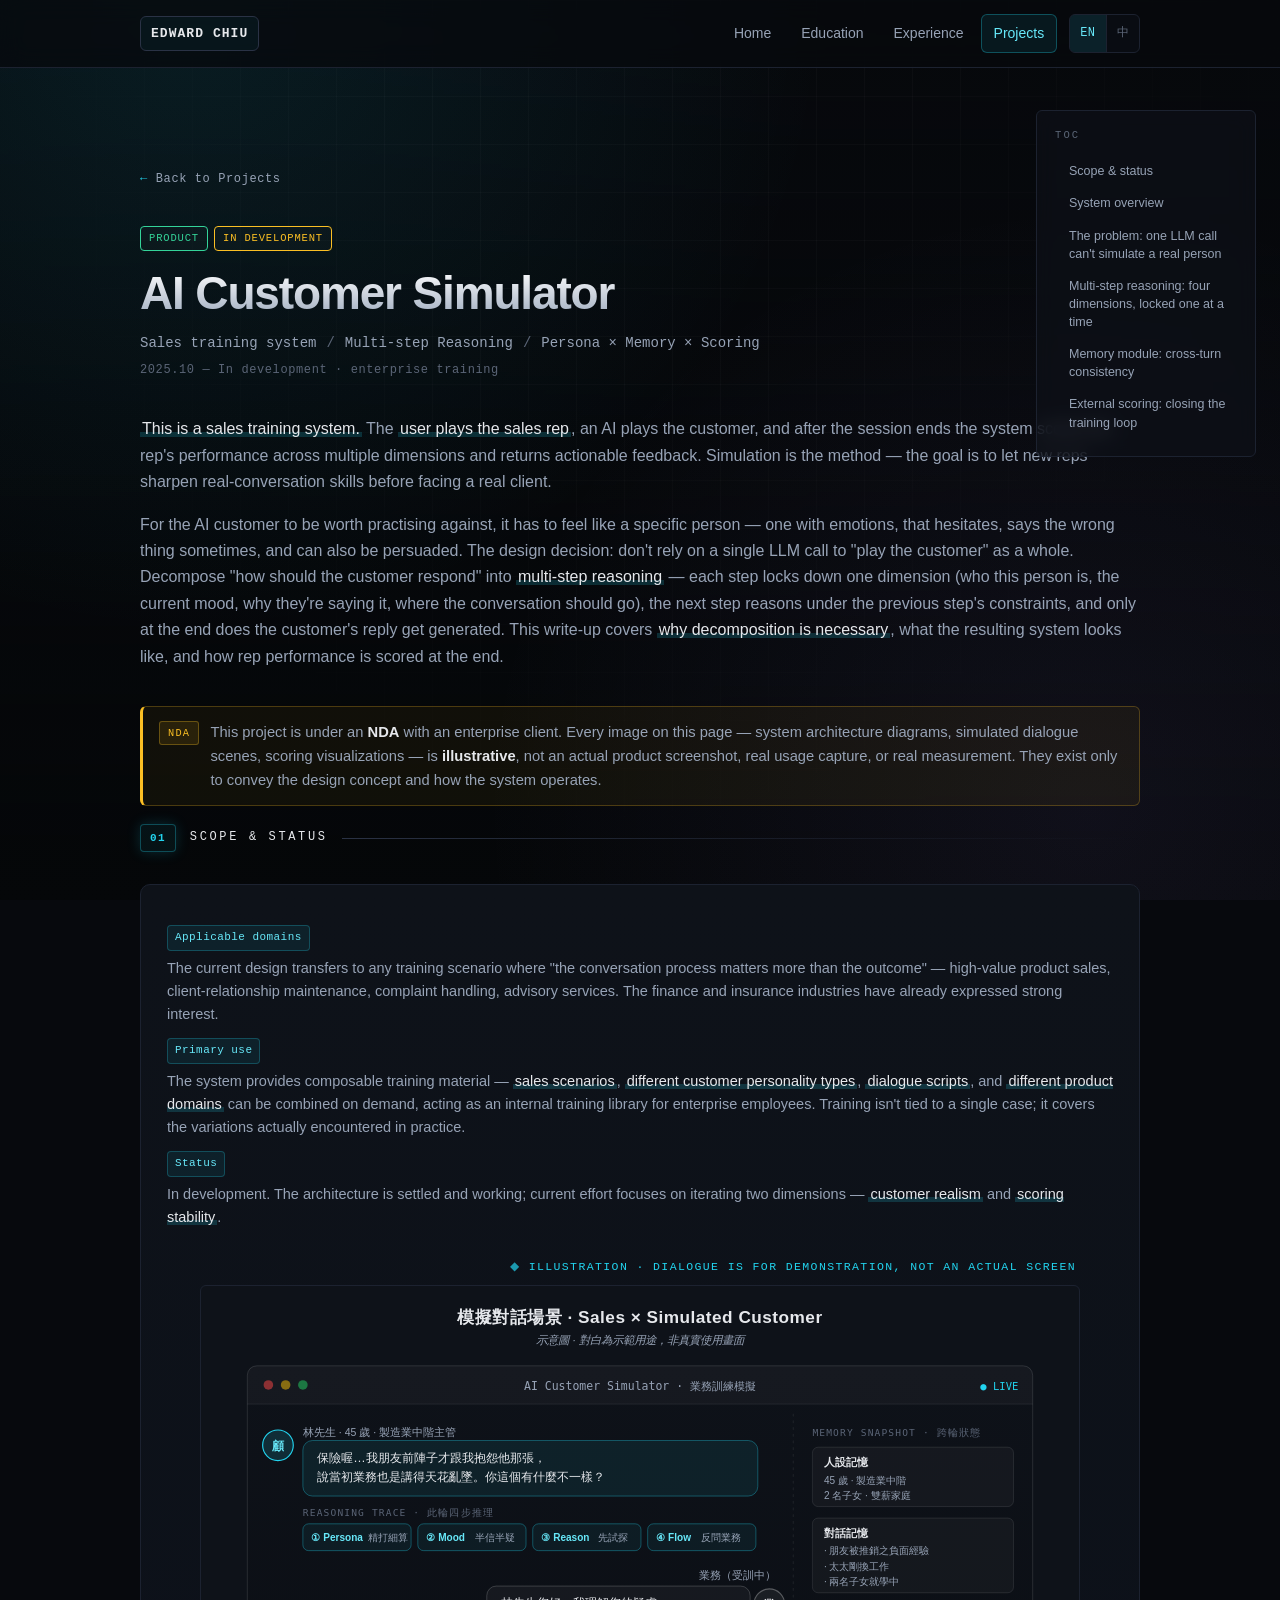
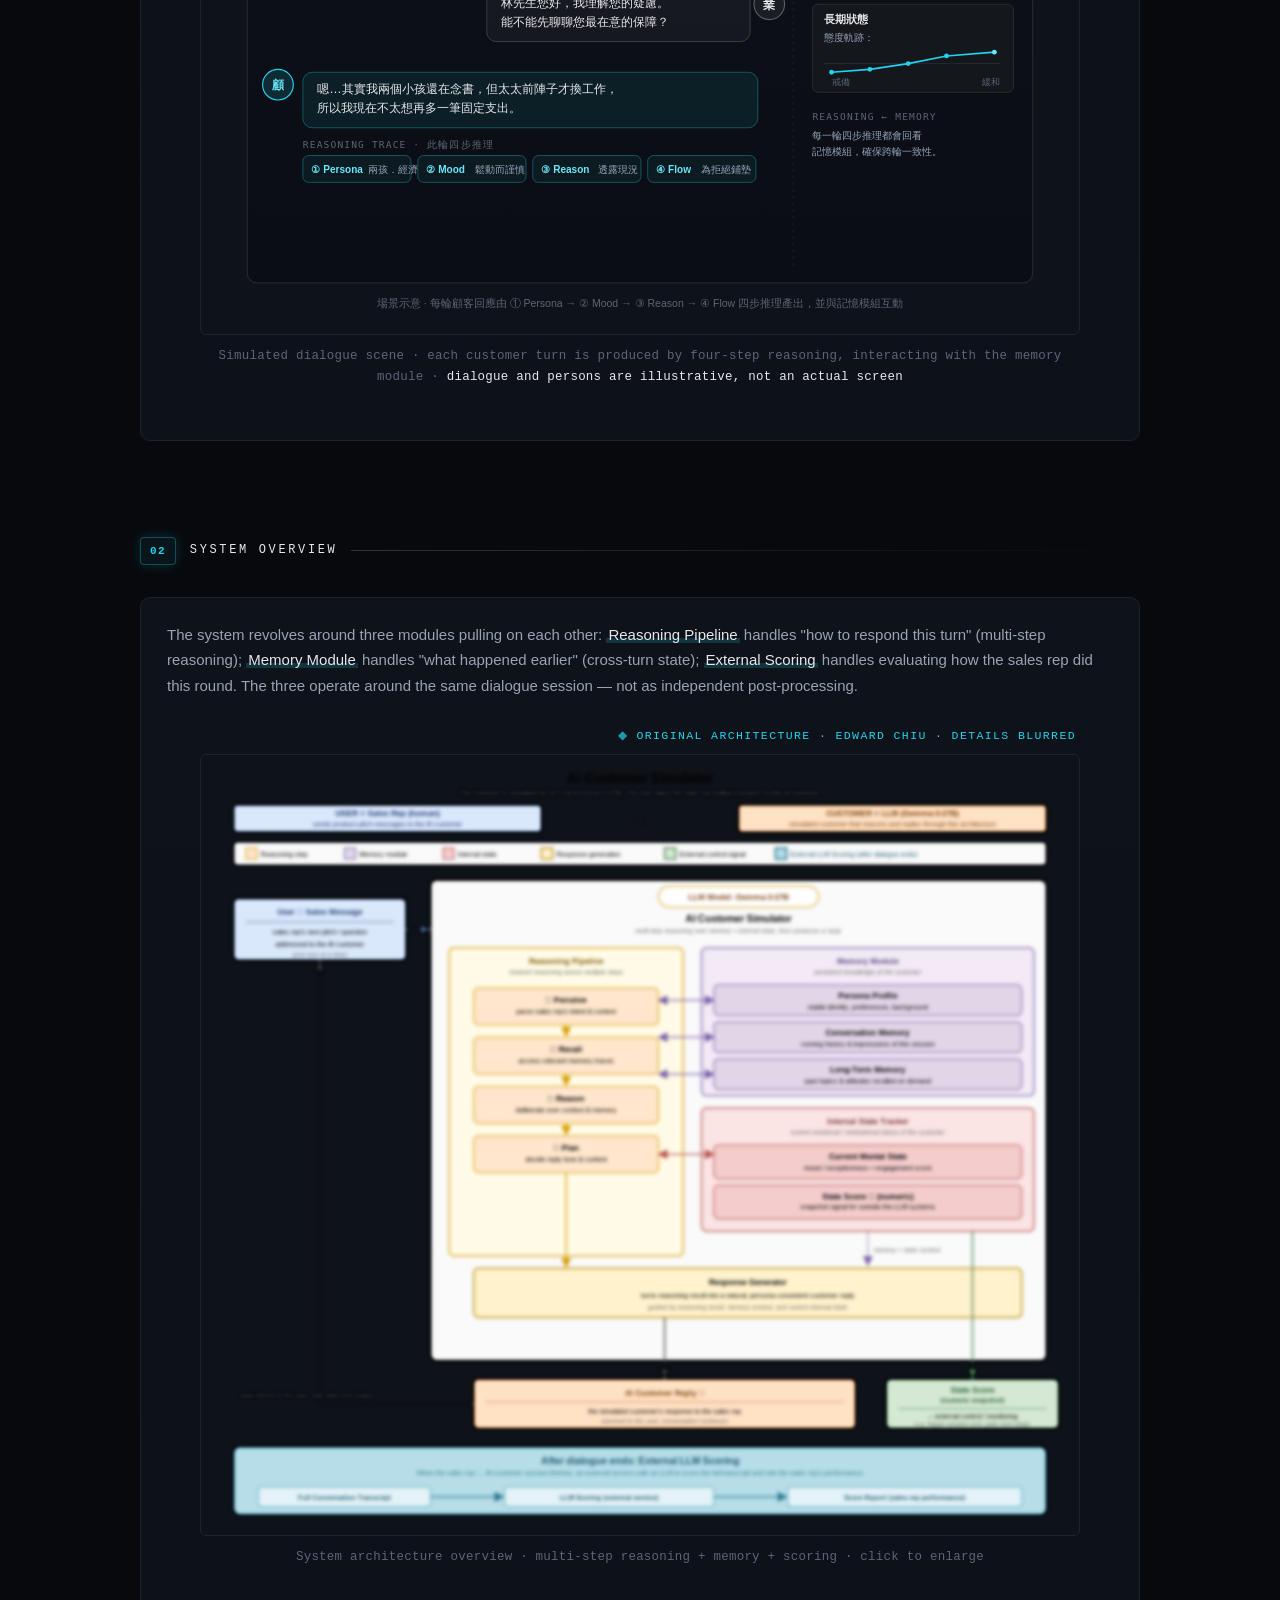
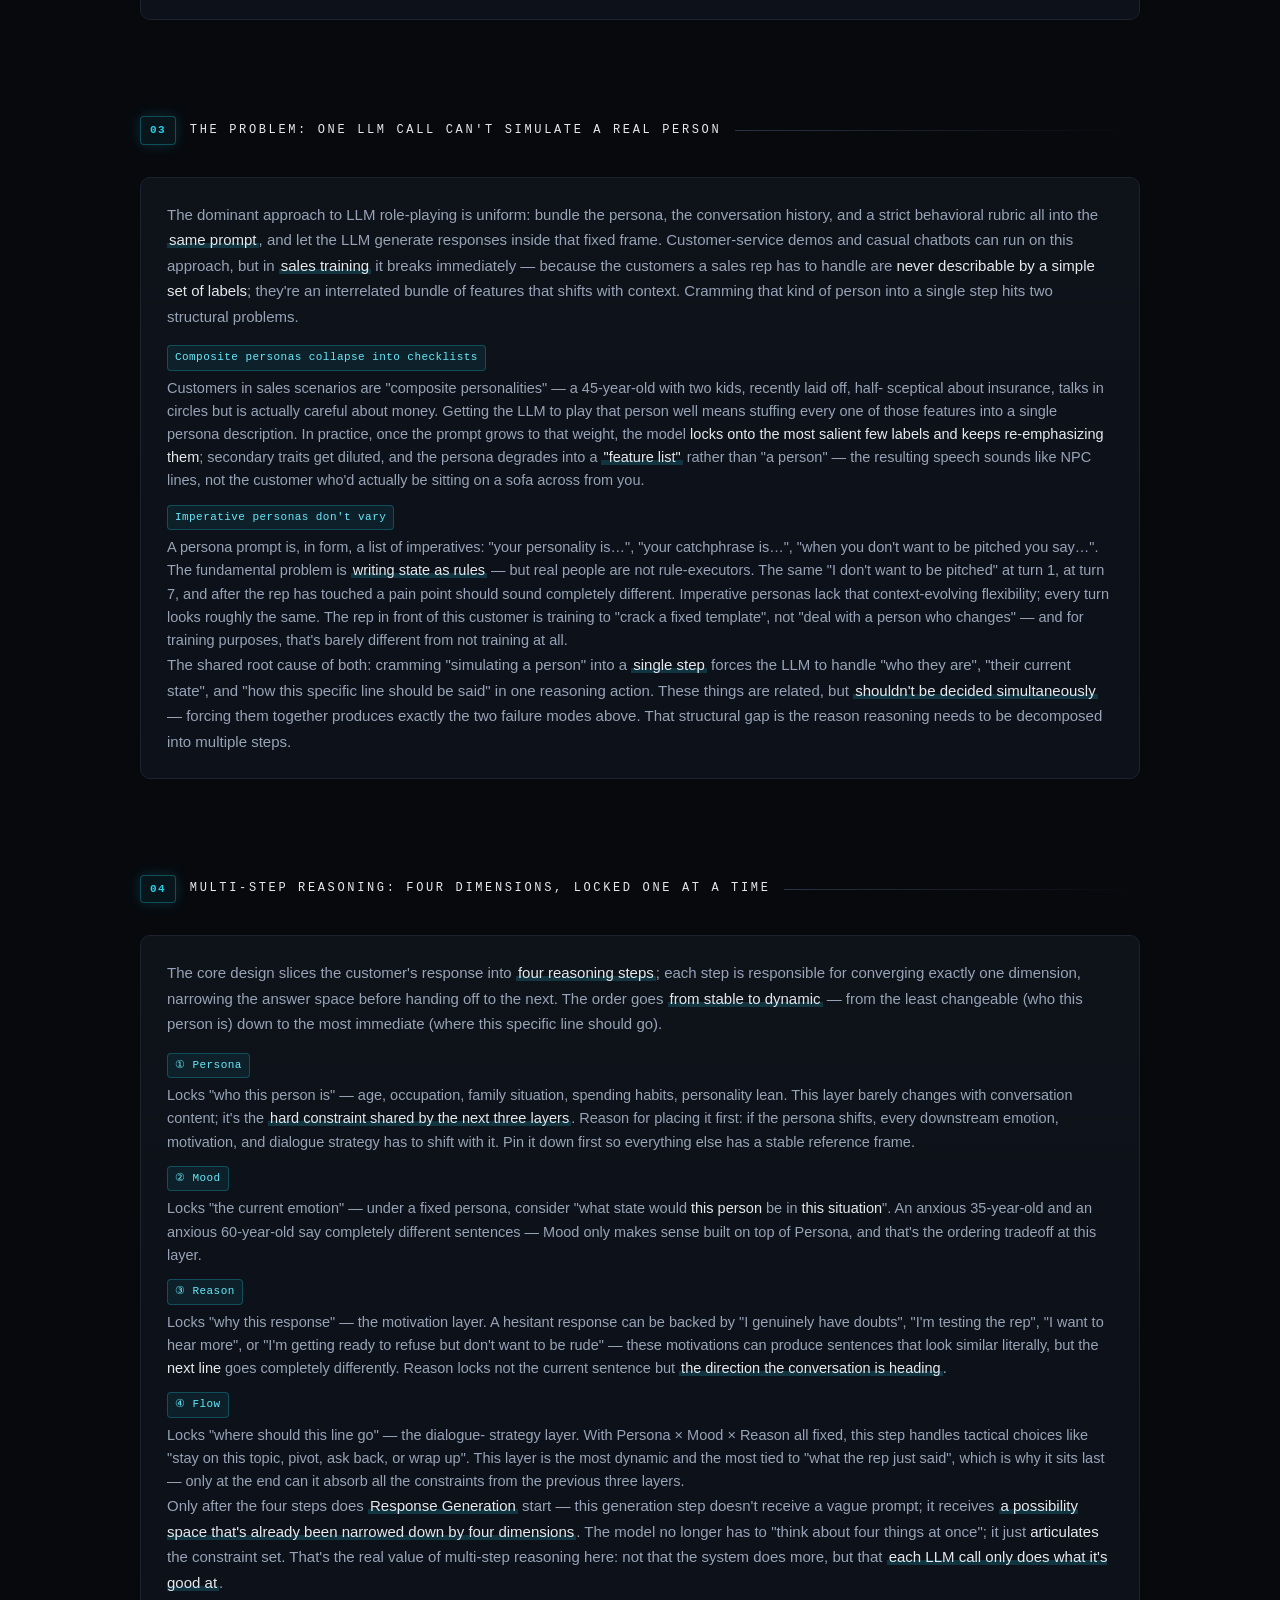
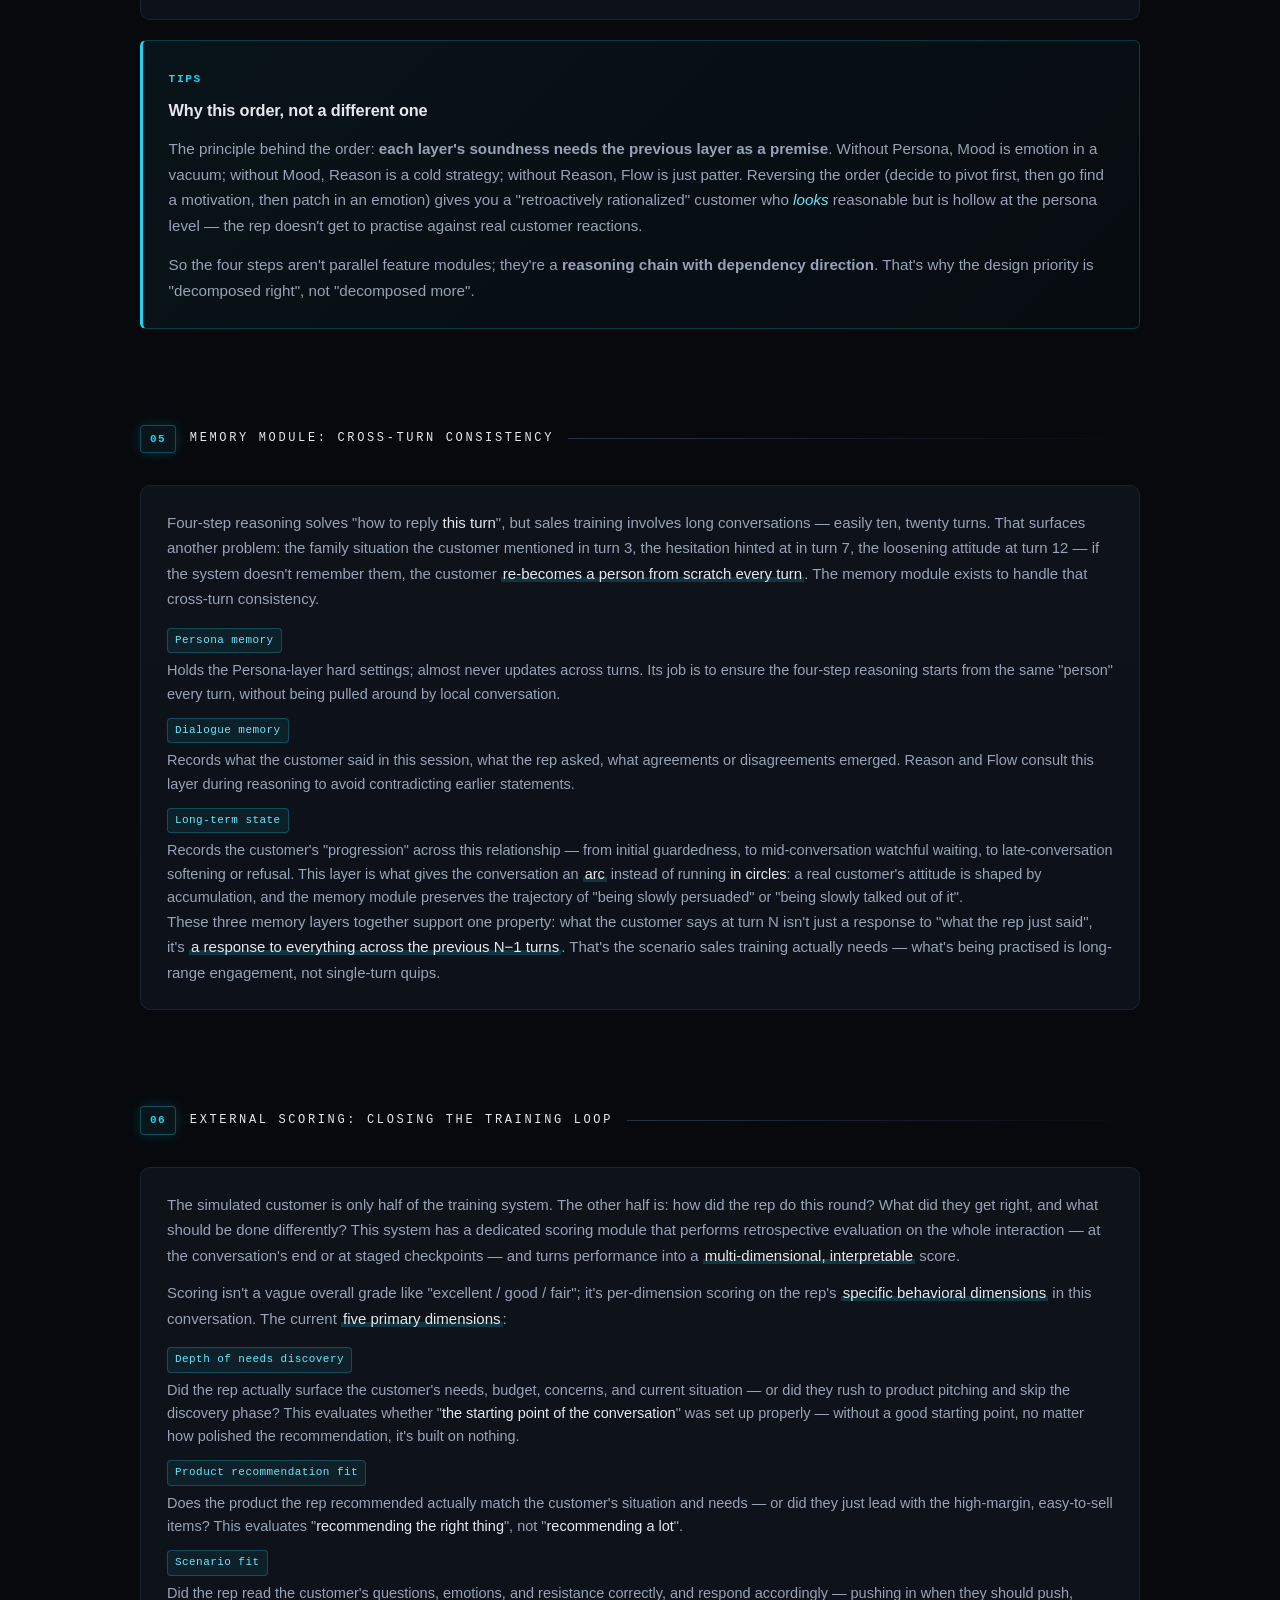
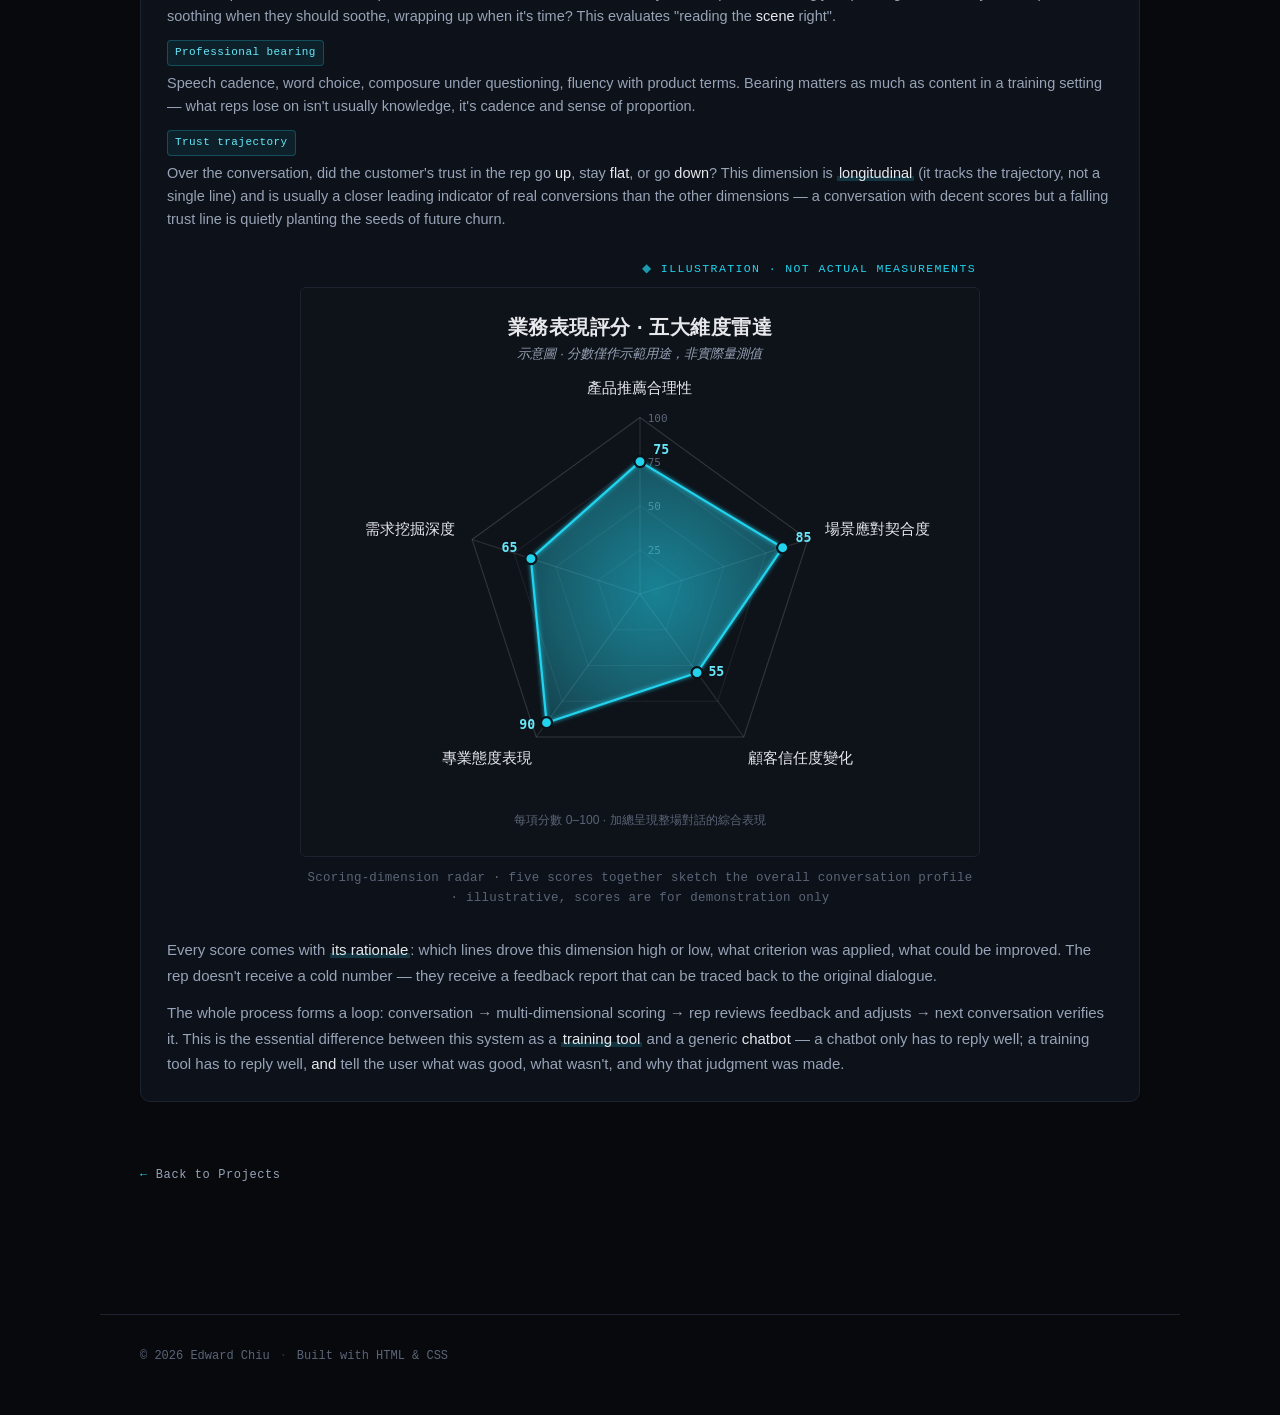
==== commit 5066efa5: "調整 AI Customer Simulator 定位為業務訓練系統 原本描述偏「AI 顧客模擬器」/ simulation environment， 重新框定為「業務訓練系統」—— 使用者扮演業務、" ====
--- a/projects/ai_customer_simulator/index.html
+++ b/projects/ai_customer_simulator/index.html
@@ -3,11 +3,11 @@
 <head>
   <meta charset="UTF-8">
   <meta name="viewport" content="width=device-width, initial-scale=1.0">
-  <title data-en="AI Customer Simulator — Multi-step Reasoning — Edward Chiu" data-zh="AI 顧客模擬器 — 多步推理 — Edward Chiu">AI Customer Simulator — Multi-step Reasoning — Edward Chiu</title>
-  <meta name="description" content="An AI customer simulator for sales / service training: multi-step reasoning decomposes 'how the customer responds' into separate dimensions per step, stacking up into believable, controllable customer behavior.">
+  <title data-en="AI Customer Simulator — A Sales Training System — Edward Chiu" data-zh="AI Customer Simulator — 業務訓練系統 — Edward Chiu">AI Customer Simulator — A Sales Training System — Edward Chiu</title>
+  <meta name="description" content="A sales training system where the user plays the rep against an AI-simulated customer; the system scores the rep's performance after each session. Built on multi-step reasoning, cross-turn memory, and multi-dimensional scoring.">
   <meta name="author" content="Edward Chiu">
-  <meta property="og:title" content="AI Customer Simulator — Multi-step Reasoning — Edward Chiu">
-  <meta property="og:description" content="Multi-step reasoning to simulate real customers: Persona / Mood / Reason / Flow stepwise reasoning with a memory module and external scoring.">
+  <meta property="og:title" content="AI Customer Simulator — A Sales Training System — Edward Chiu">
+  <meta property="og:description" content="A sales training system: user plays the rep, AI plays the customer, system scores the rep at the end. Multi-step reasoning + memory + scoring.">
   <meta property="og:type" content="article">
   <link rel="stylesheet" href="../../styles.css?v=4">
   <script src="../../lang.js?v=1"></script>
@@ -78,8 +78,8 @@
       </div>
       <h1>AI Customer Simulator</h1>
       <p class="tagline">
-        <span class="l-en">Sales / service training simulator</span>
-        <span class="l-zh">業務／客服訓練模擬器</span>
+        <span class="l-en">Sales training system</span>
+        <span class="l-zh">業務訓練系統</span>
         <span class="sep">/</span>
         <span>Multi-step Reasoning</span>
         <span class="sep">/</span>
@@ -92,34 +92,43 @@
 
       <div class="bio">
         <p class="l-en">
-          The problem this project solves is concrete: give <strong>new sales
-          reps</strong> a <strong>"simulated customer"</strong> they can talk to
-          repeatedly — one that has emotions, hesitates, says the wrong thing
-          sometimes, and can also be persuaded — so they can sharpen their dialogue
+          <strong>This is a sales training system.</strong> The
+          <strong>user plays the sales rep</strong>, an AI plays the customer,
+          and after the session ends the system scores the rep's performance
+          across multiple dimensions and returns actionable feedback. Simulation
+          is the method — the goal is to let new reps sharpen real-conversation
           skills before facing a real client.
         </p>
         <p class="l-en">
-          The design decision: don't rely on a single LLM call to "play the customer"
-          as a whole. Decompose "how should the customer respond" into
-          <strong>multi-step reasoning</strong> — each step locks down one dimension
-          (who this person is, the current mood, why they're saying it, where the
-          conversation should go), the next step reasons under the previous step's
-          constraints, and only at the end does the customer's reply get generated.
-          This write-up focuses on <strong>why decomposition is necessary</strong>
-          and what the resulting system looks like.
-        </p>
-        <p class="l-zh">
-          這個專案要解的問題很具體：讓<strong>業務新人</strong>有一個能反覆對話、
-          會有情緒、會猶豫、會講錯話、也會被打動的<strong>「模擬顧客」</strong>，
-          在進入真實客戶之前先把對話練到位。
-        </p>
-        <p class="l-zh">
+          For the AI customer to be worth practising against, it has to feel
+          like a specific person — one with emotions, that hesitates, says the
+          wrong thing sometimes, and can also be persuaded. The design decision:
+          don't rely on a single LLM call to "play the customer" as a whole.
+          Decompose "how should the customer respond" into
+          <strong>multi-step reasoning</strong> — each step locks down one
+          dimension (who this person is, the current mood, why they're saying
+          it, where the conversation should go), the next step reasons under
+          the previous step's constraints, and only at the end does the
+          customer's reply get generated. This write-up covers
+          <strong>why decomposition is necessary</strong>, what the resulting
+          system looks like, and how rep performance is scored at the end.
+        </p>
+        <p class="l-zh">
+          <strong>這是一個業務訓練系統。</strong><strong>使用者扮演業務</strong>、
+          AI 扮演顧客，對話結束後系統會對業務的表現做多面向評分，
+          並回饋具體可以改進的方向。
+          模擬只是手段 —— 真正的目的是讓業務新人在面對真實客戶之前，
+          先把對話能力練到位。
+        </p>
+        <p class="l-zh">
+          要讓這個 AI 顧客練得起來，它必須像「某個具體的人」：
+          會有情緒、會猶豫、會講錯話、也會被打動。
           做法上的取捨是：不靠單次 LLM 把整個顧客「演出來」，
           而是把「該怎麼回應業務」這件事拆成<strong>多步驟推理</strong> ——
           每一步只鎖一個維度（這個人是誰、現在的情緒、講話的動機、對話該往哪走），
           下一步在上一步的約束下繼續推，最後才生成顧客的回覆。
-          這篇主要講<strong>為什麼必須拆成多步驟</strong>，
-          以及這樣拆出來的系統長什麼樣。
+          這篇主要講<strong>為什麼必須拆成多步驟</strong>、
+          這樣拆出來的系統長什麼樣、以及最後怎麼對業務表現打分數。
         </p>
       </div>
     </section>
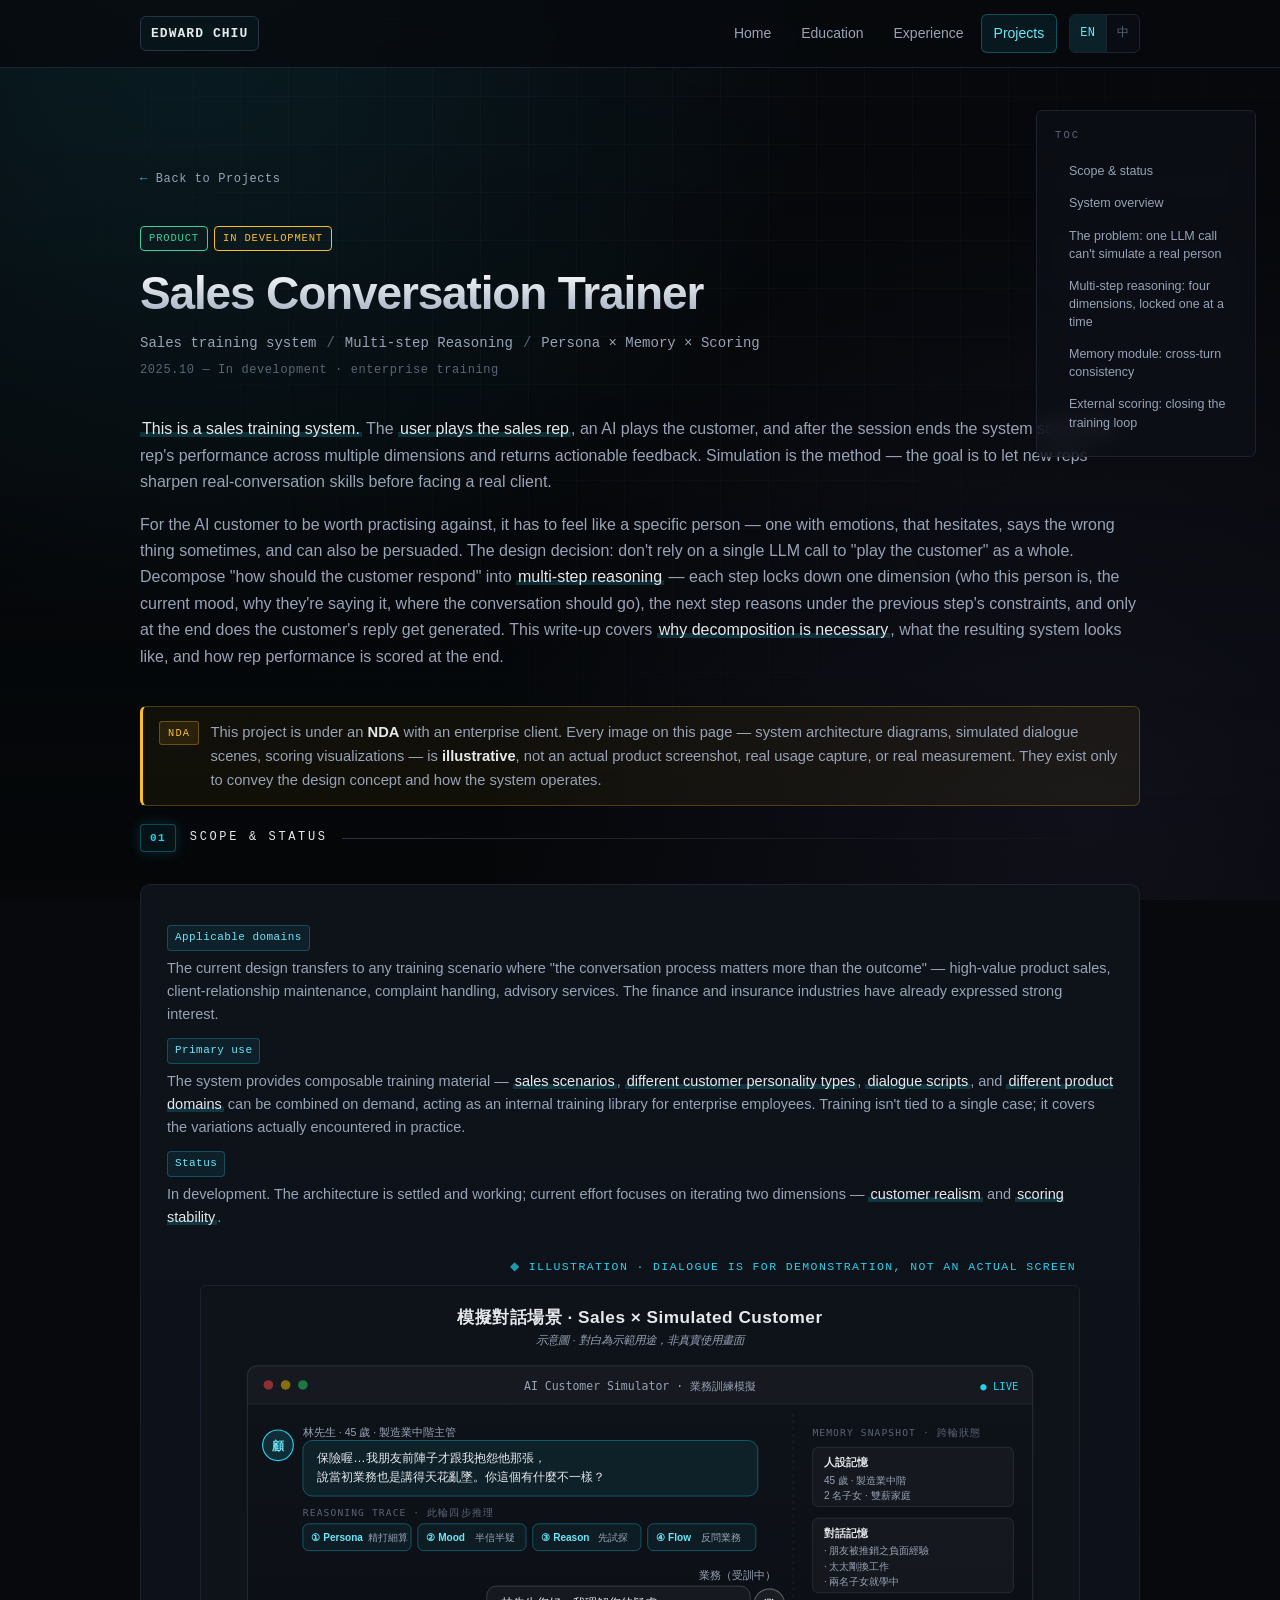
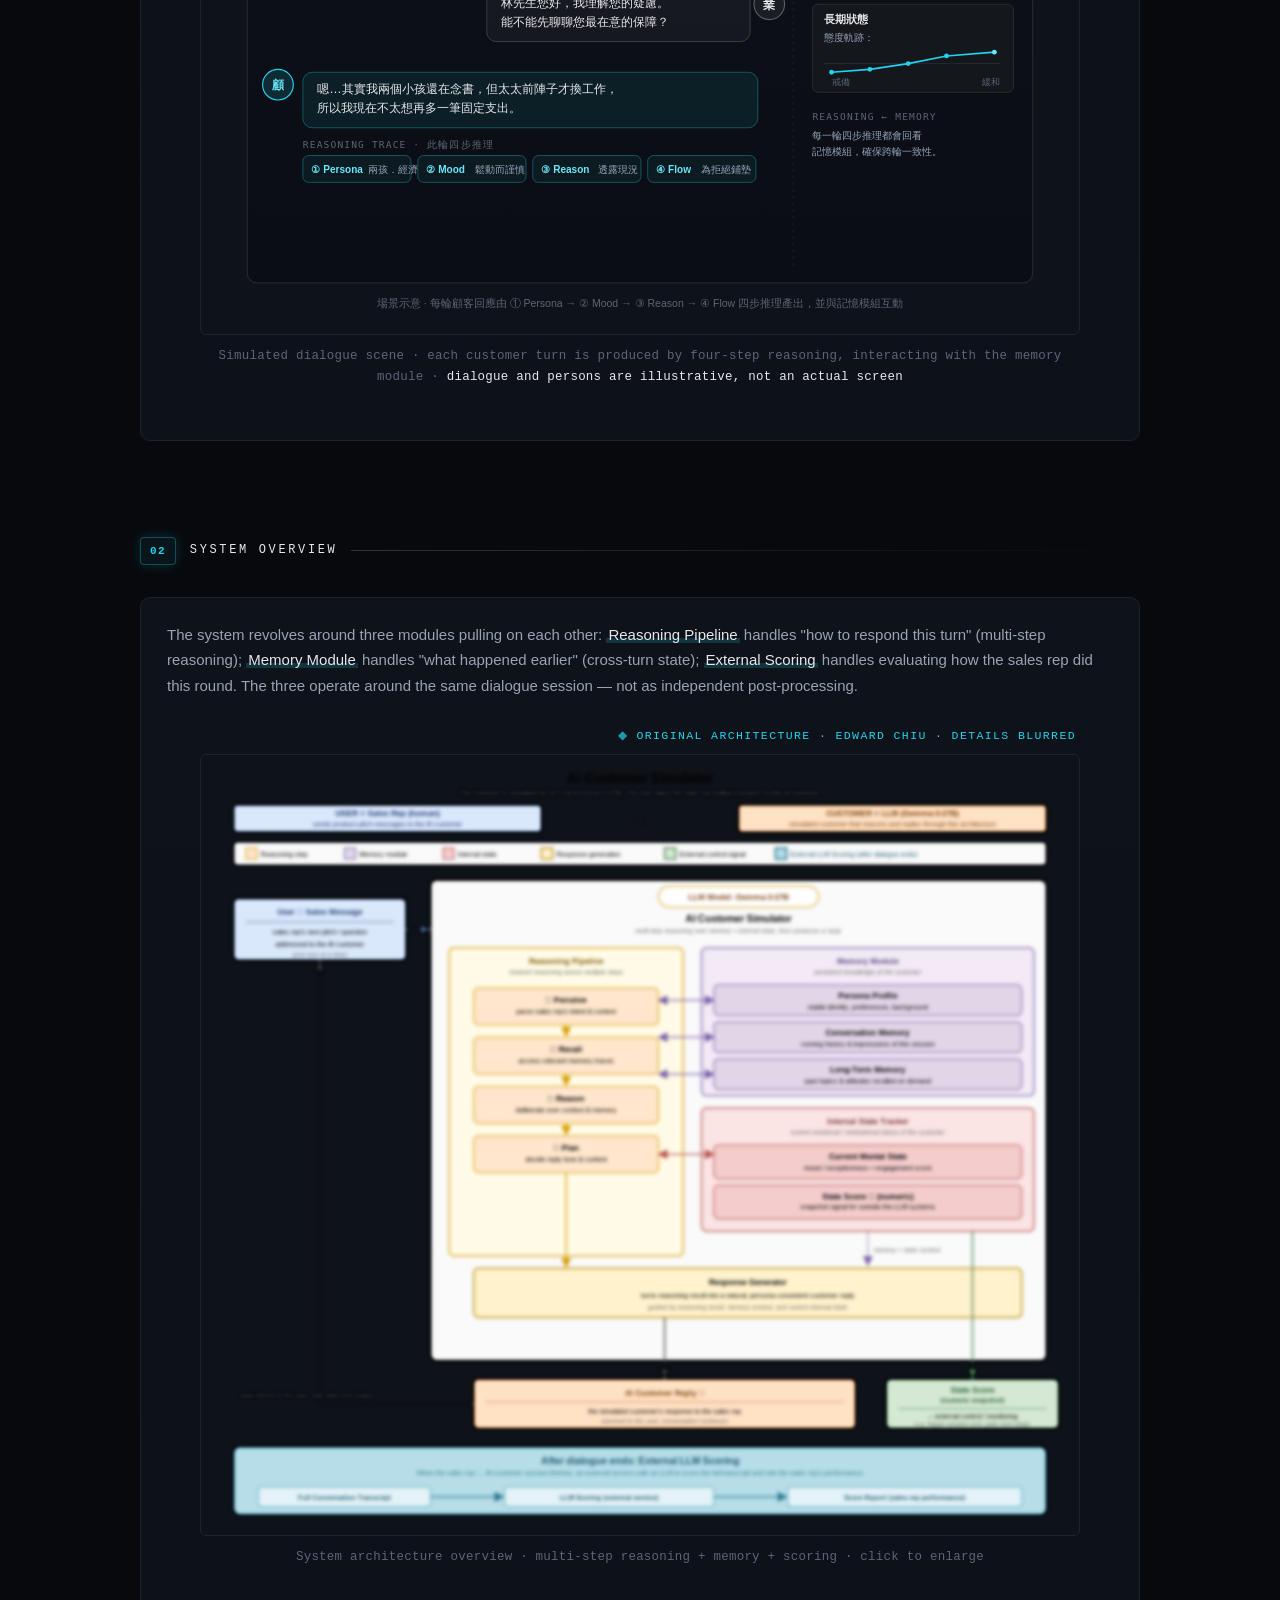
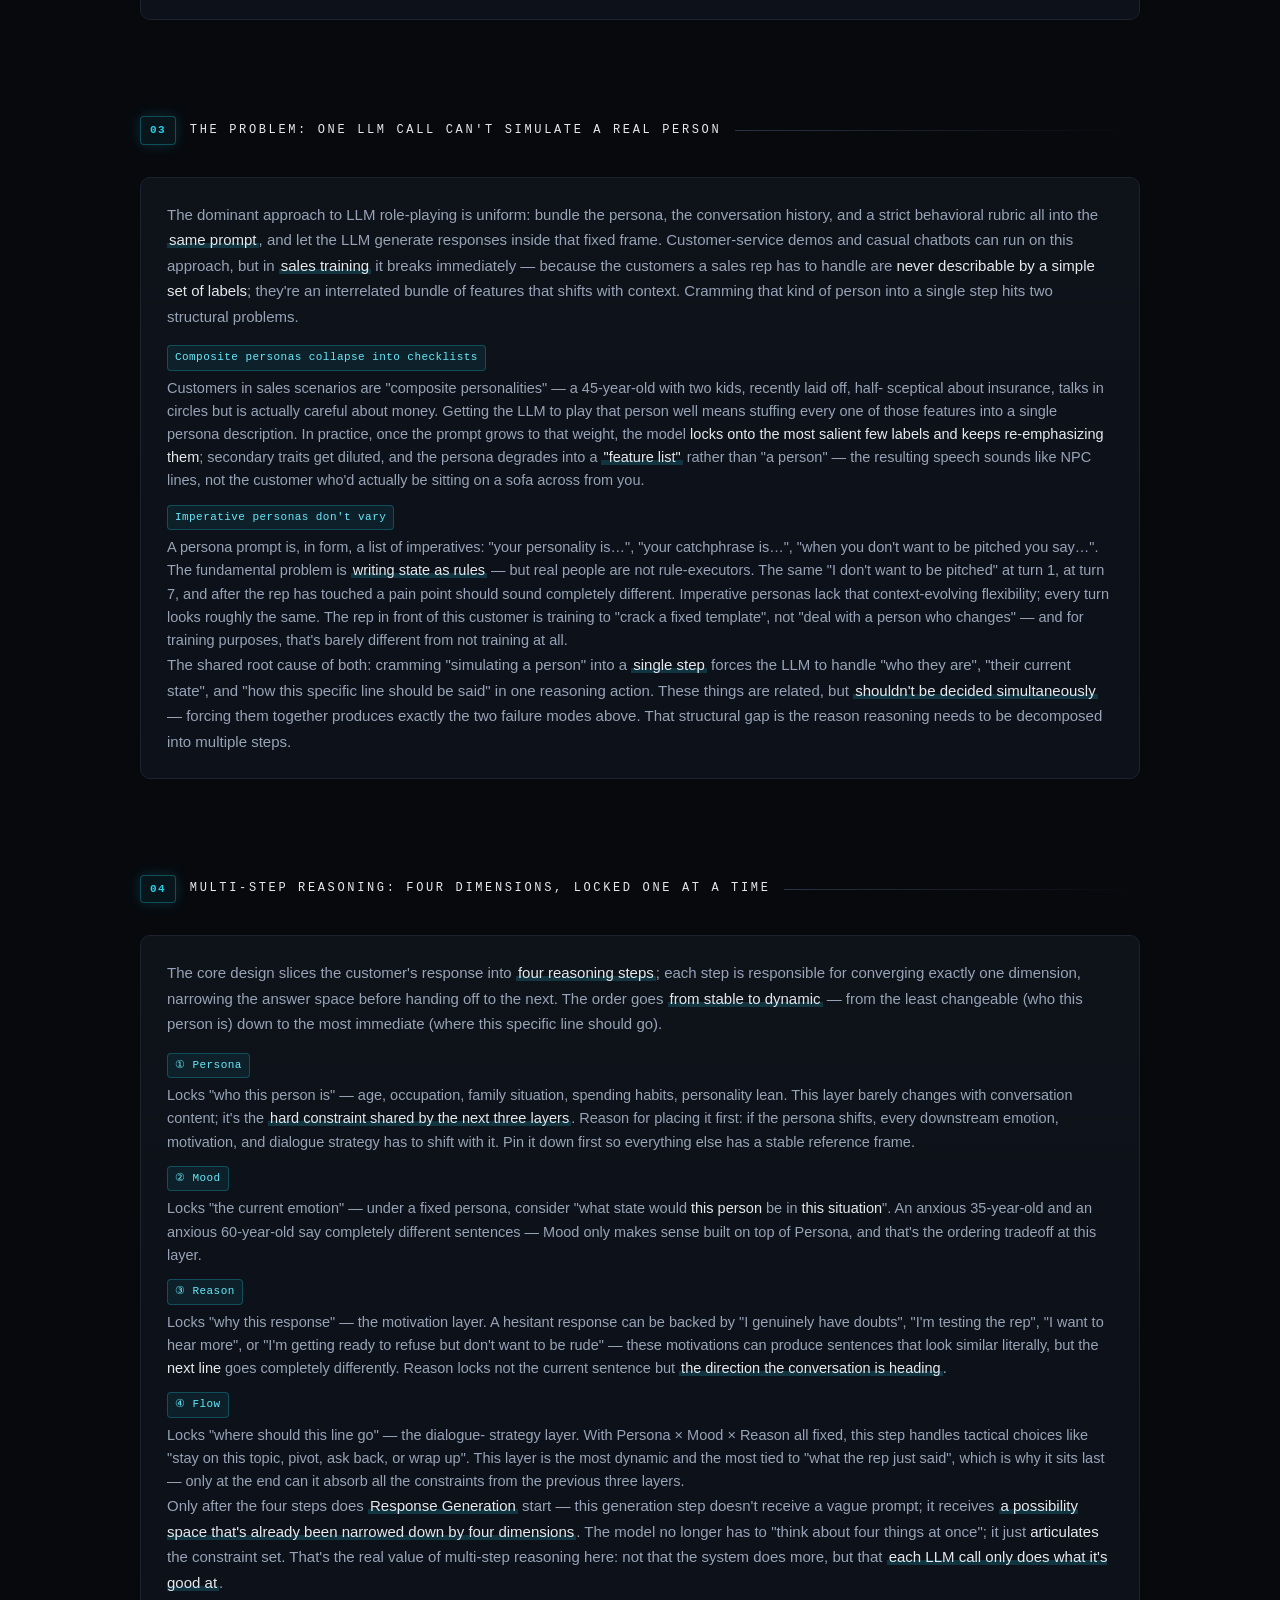
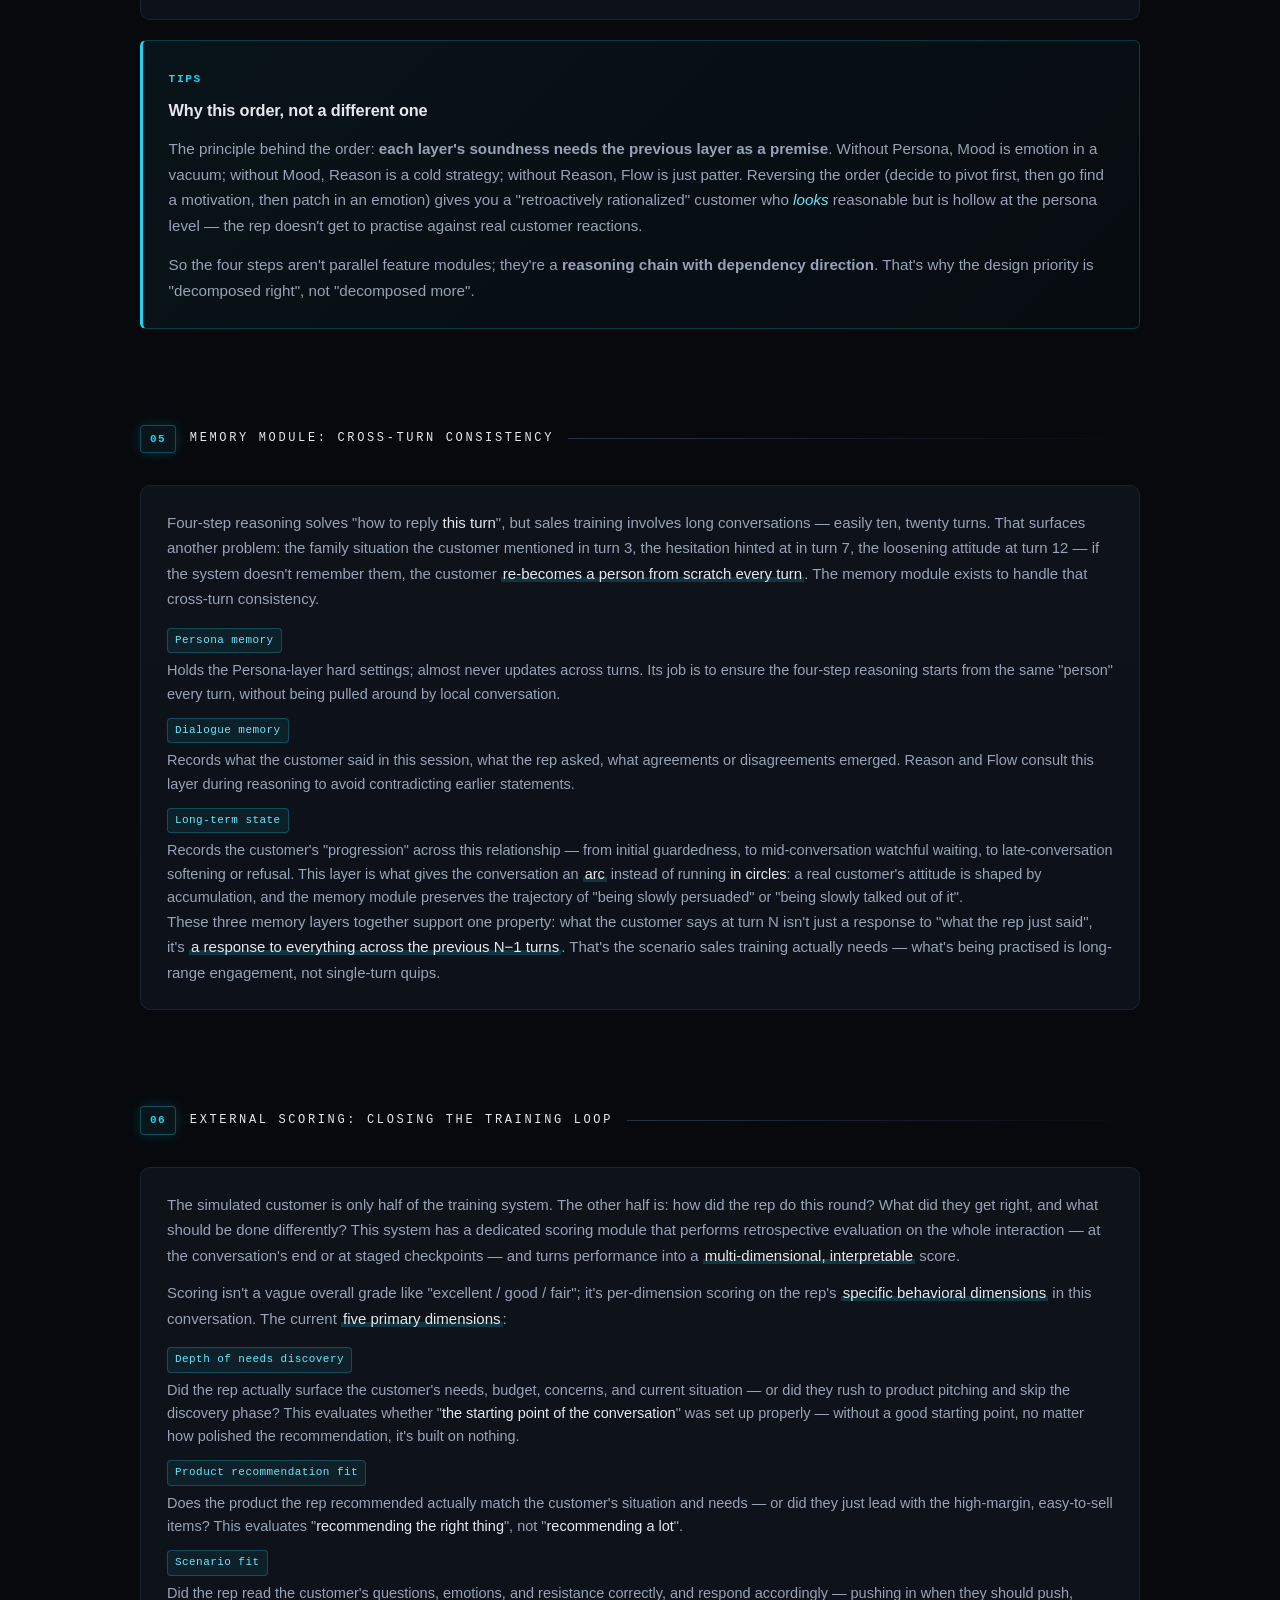
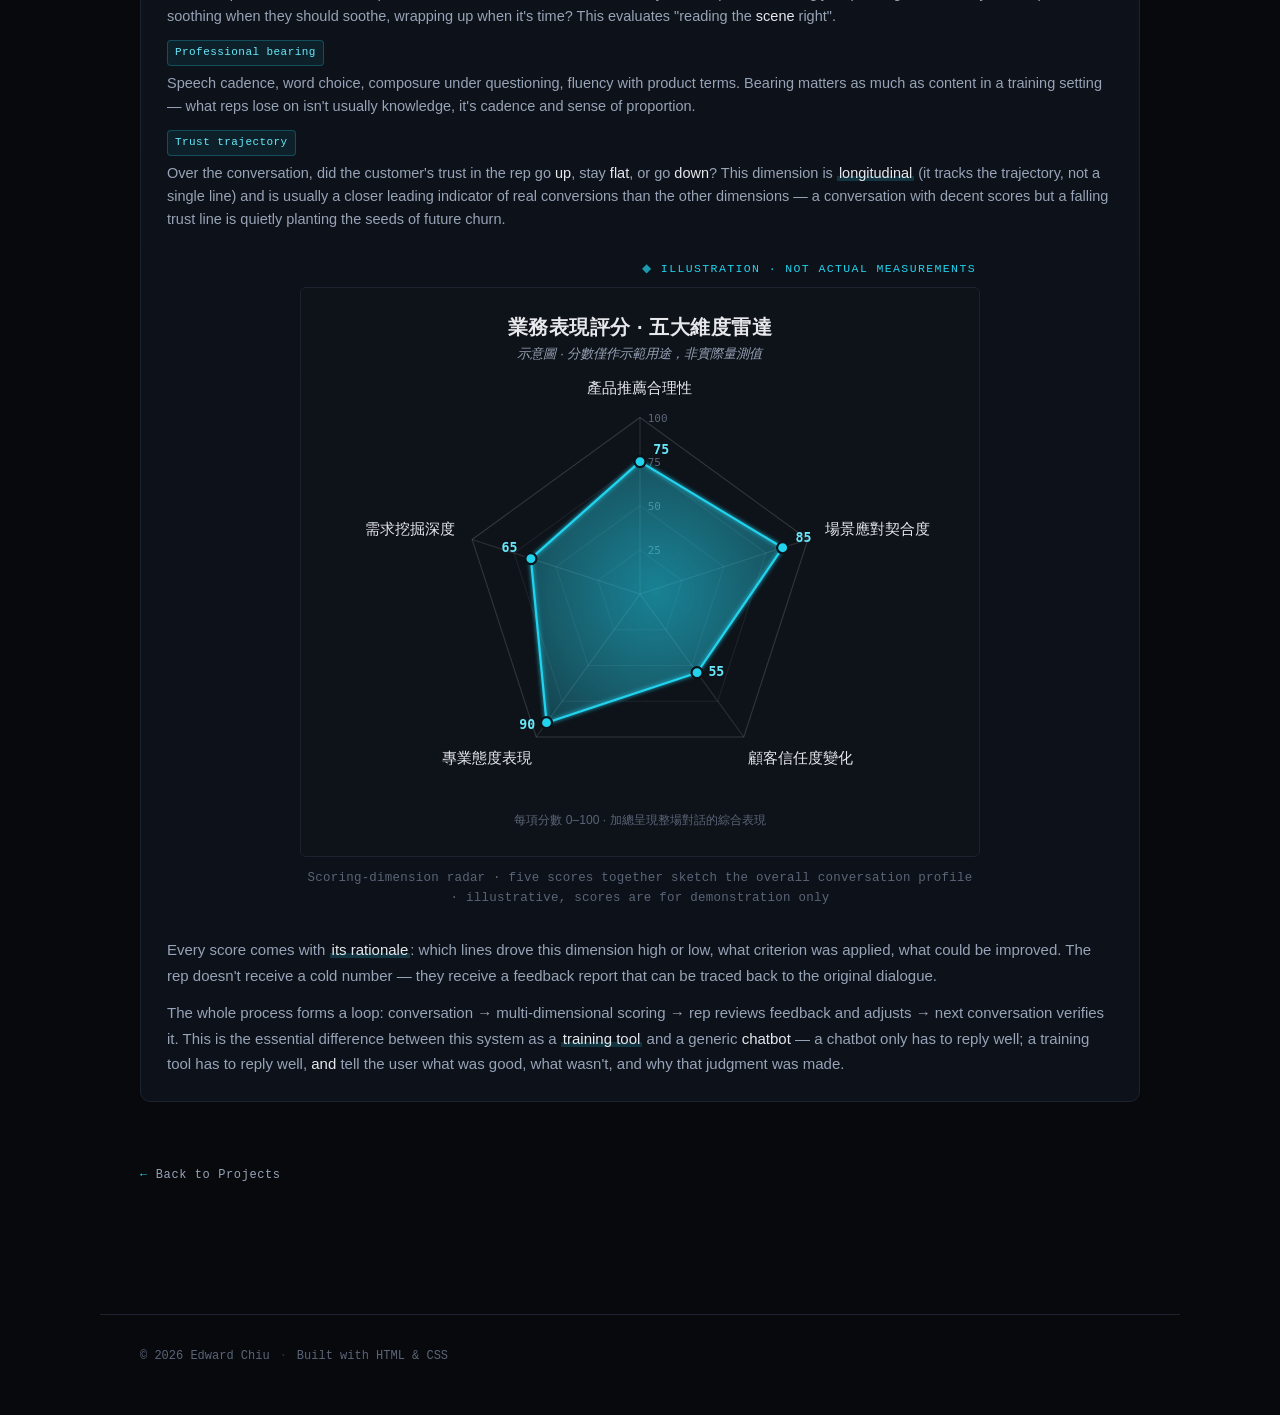
==== commit 461c08ba: "重新命名顯示名稱為 Sales Conversation Trainer 「AI Customer Simulator」這個名字偏向講機制（模擬一個顧客）， 但專案實際是業務訓練系統，目的是訓練業務的" ====
--- a/projects/ai_customer_simulator/index.html
+++ b/projects/ai_customer_simulator/index.html
@@ -3,10 +3,10 @@
 <head>
   <meta charset="UTF-8">
   <meta name="viewport" content="width=device-width, initial-scale=1.0">
-  <title data-en="AI Customer Simulator — A Sales Training System — Edward Chiu" data-zh="AI Customer Simulator — 業務訓練系統 — Edward Chiu">AI Customer Simulator — A Sales Training System — Edward Chiu</title>
+  <title data-en="Sales Conversation Trainer — Edward Chiu" data-zh="Sales Conversation Trainer — Edward Chiu">Sales Conversation Trainer — Edward Chiu</title>
   <meta name="description" content="A sales training system where the user plays the rep against an AI-simulated customer; the system scores the rep's performance after each session. Built on multi-step reasoning, cross-turn memory, and multi-dimensional scoring.">
   <meta name="author" content="Edward Chiu">
-  <meta property="og:title" content="AI Customer Simulator — A Sales Training System — Edward Chiu">
+  <meta property="og:title" content="Sales Conversation Trainer — Edward Chiu">
   <meta property="og:description" content="A sales training system: user plays the rep, AI plays the customer, system scores the rep at the end. Multi-step reasoning + memory + scoring.">
   <meta property="og:type" content="article">
   <link rel="stylesheet" href="../../styles.css?v=4">
@@ -76,7 +76,7 @@
         <span class="tag tag-dev l-en">In Development</span>
         <span class="tag tag-dev l-zh">開發中</span>
       </div>
-      <h1>AI Customer Simulator</h1>
+      <h1>Sales Conversation Trainer</h1>
       <p class="tagline">
         <span class="l-en">Sales training system</span>
         <span class="l-zh">業務訓練系統</span>
@@ -245,7 +245,7 @@
             <span class="l-en">Original architecture · Edward Chiu · details blurred</span>
             <span class="l-zh">原創架構設計 · Edward Chiu · 細節已模糊處理</span>
           </div>
-          <img src="assets/ai_customer_simulator_blurred.png" alt="AI Customer Simulator system architecture (details blurred)" loading="lazy">
+          <img src="assets/ai_customer_simulator_blurred.png" alt="Sales Conversation Trainer system architecture (details blurred)" loading="lazy">
           <figcaption>
             <span class="l-en">System architecture overview · multi-step reasoning + memory + scoring · click to enlarge</span>
             <span class="l-zh">系統架構概觀 · 多步推理 + 記憶 + 評分 · 點圖可放大</span>
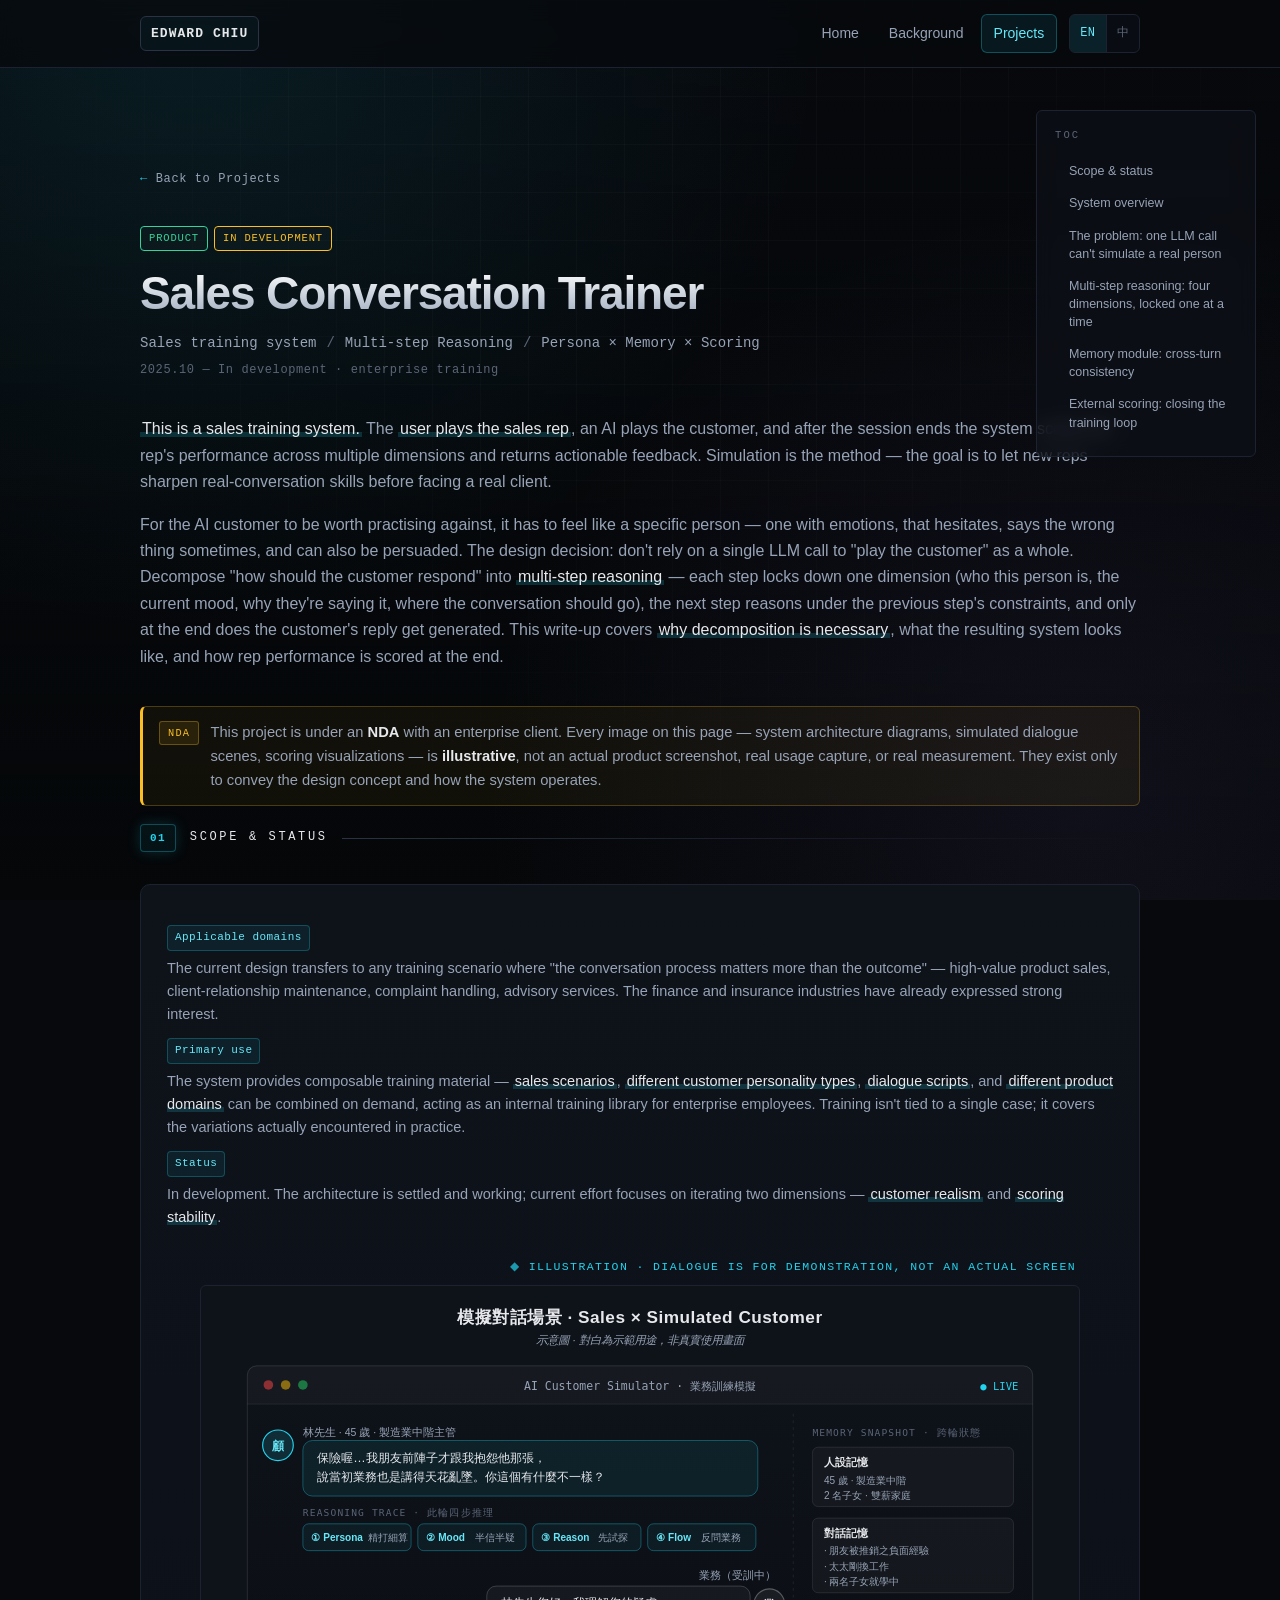
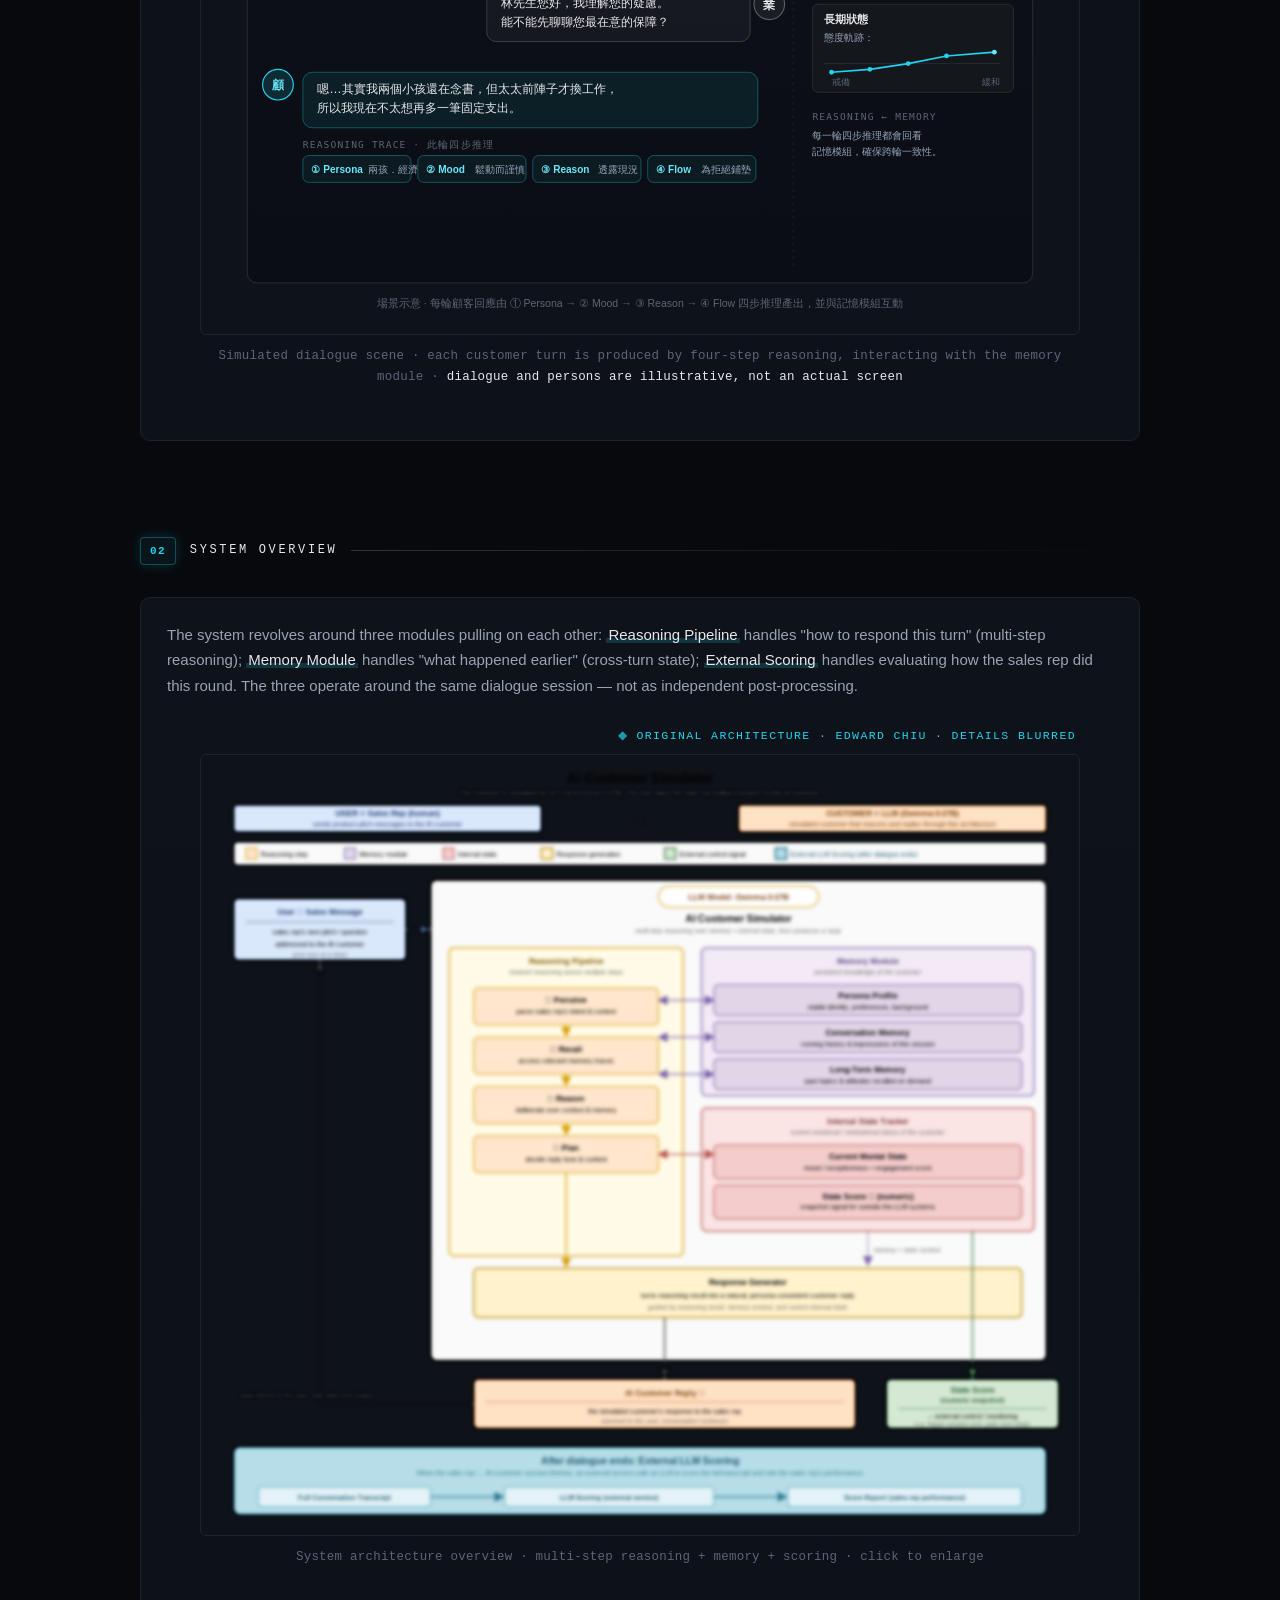
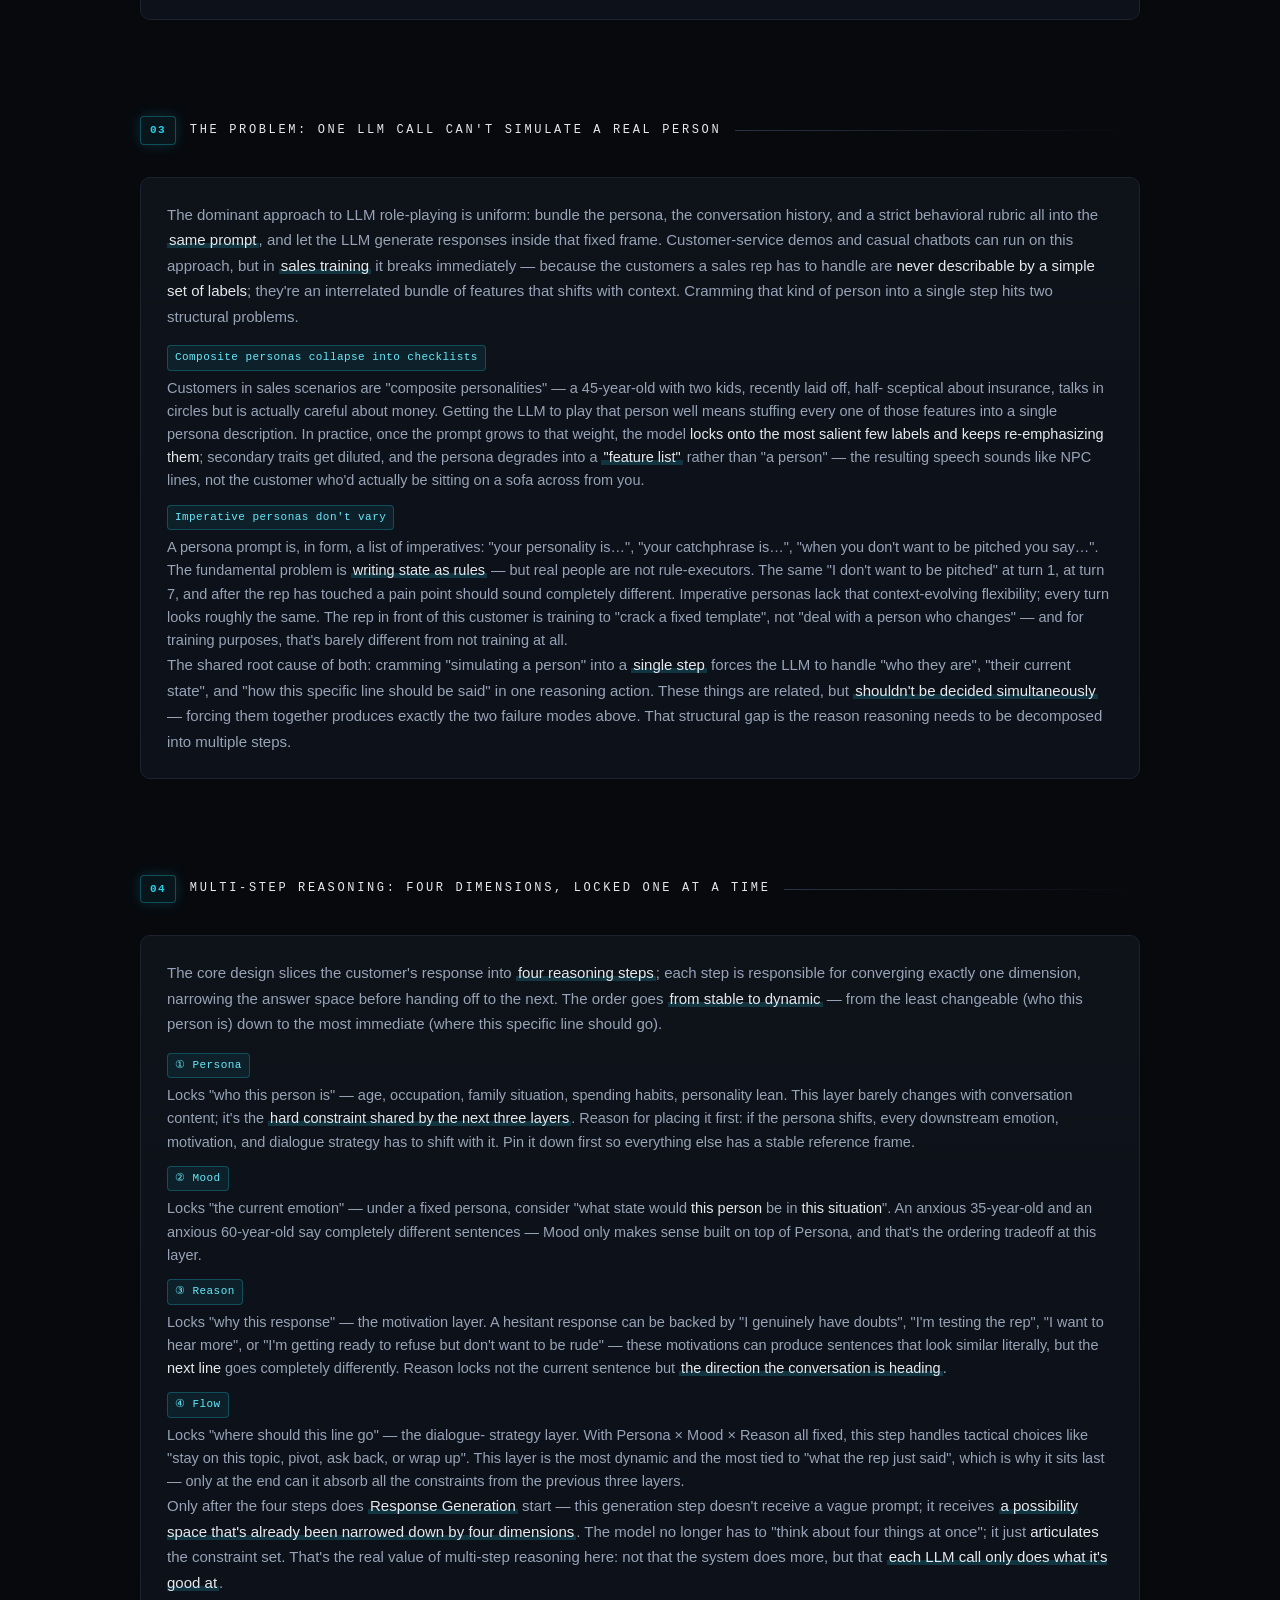
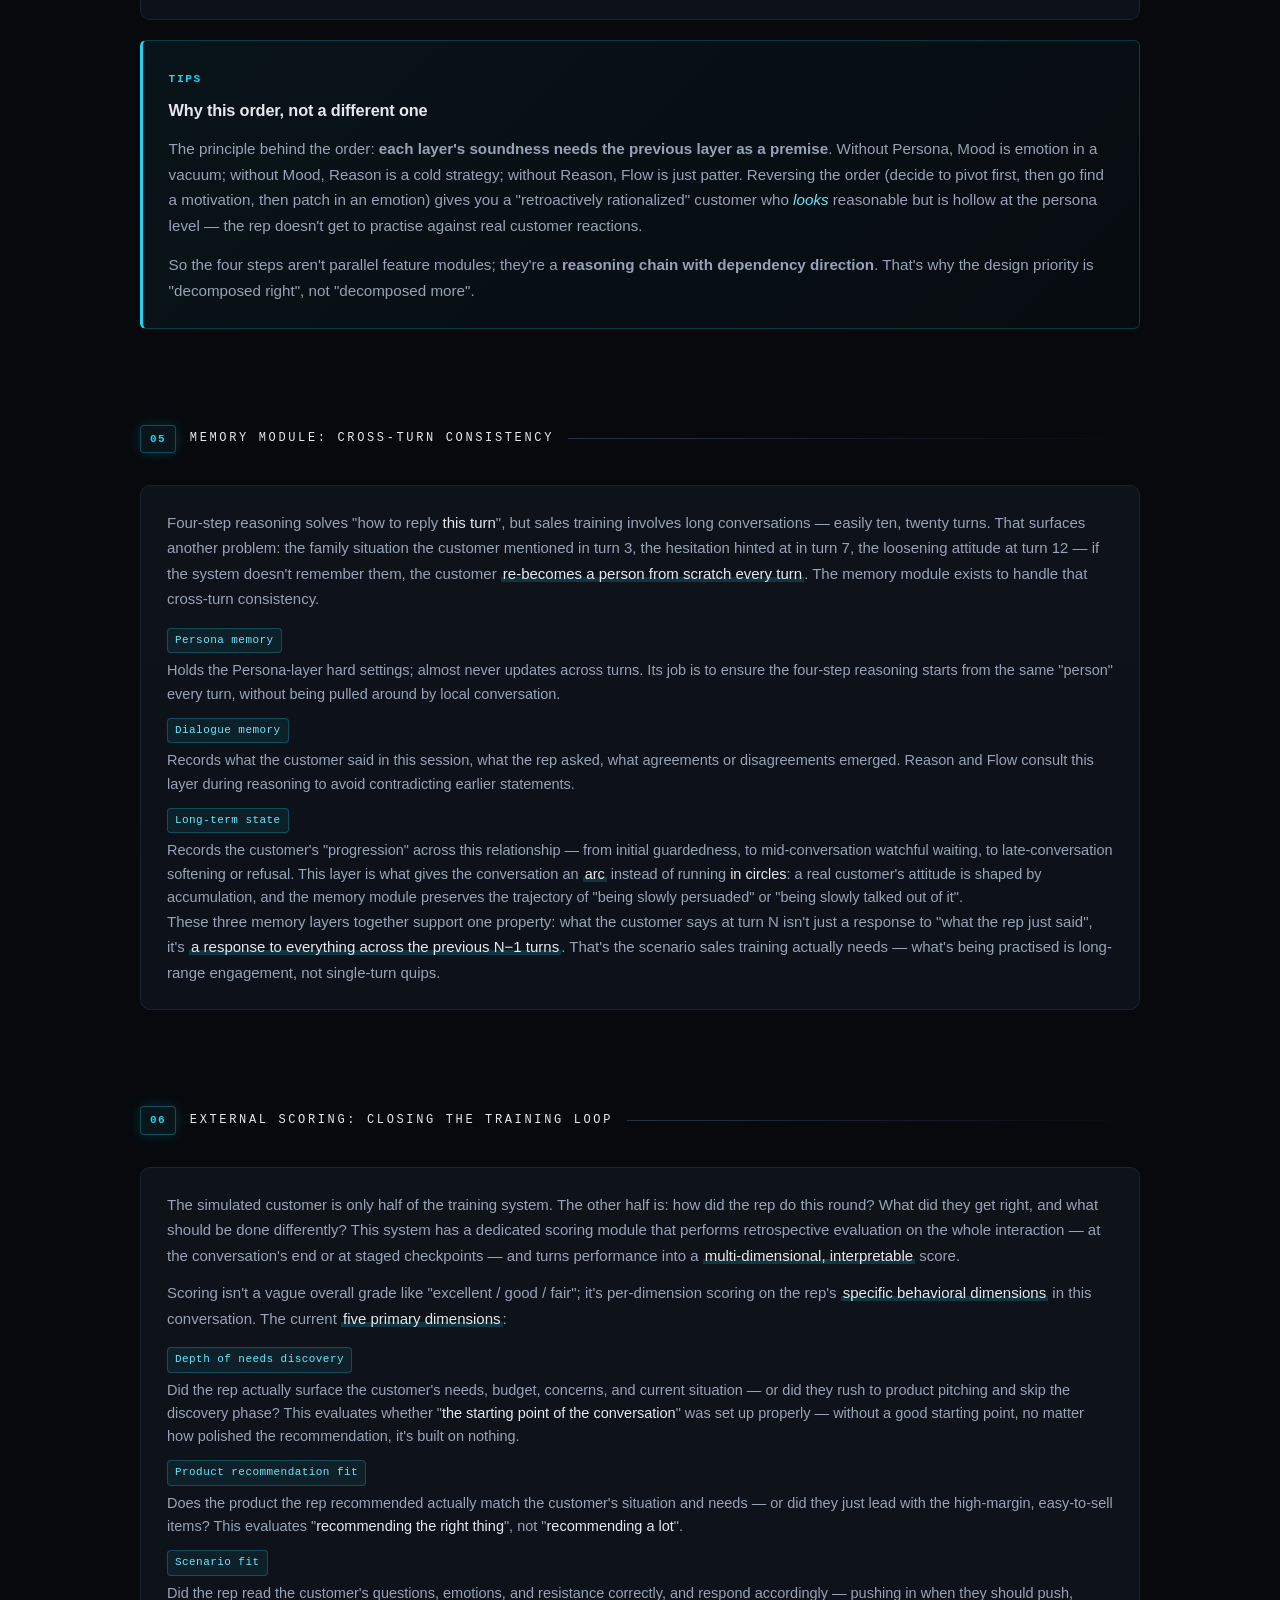
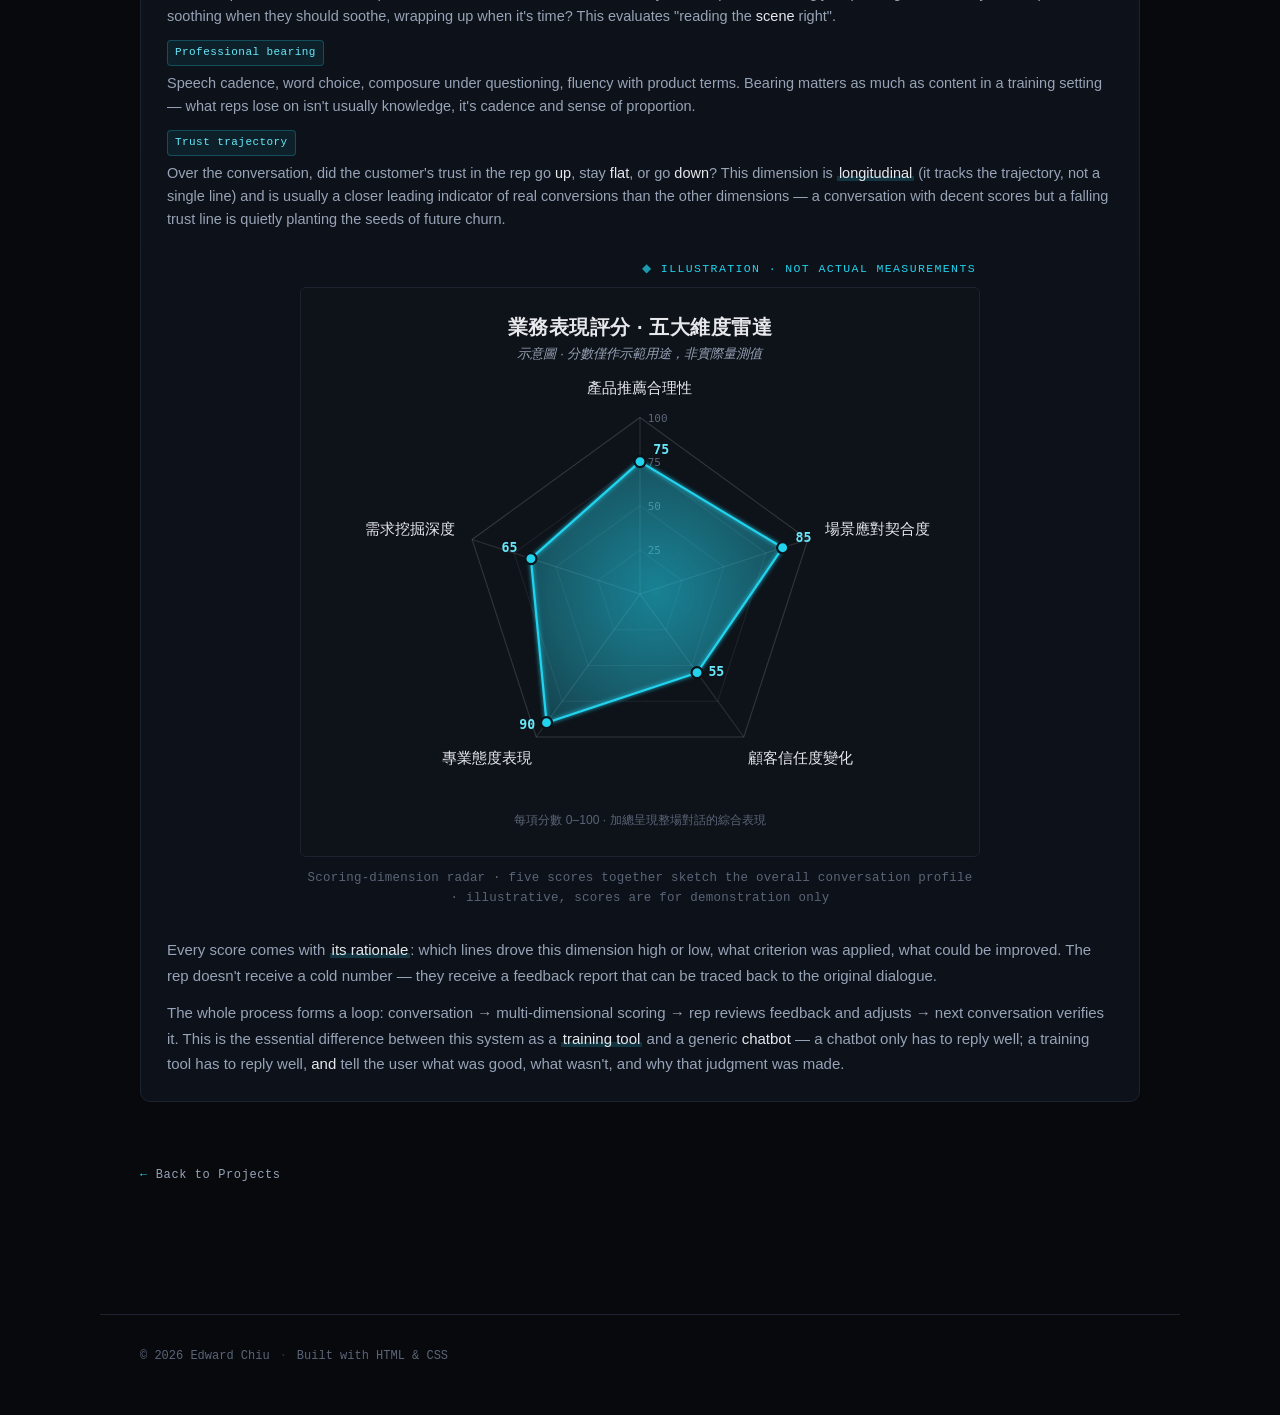
==== commit ba481740: "合併工作經歷與學歷至同一頁，導覽列改為「經歷 / Background」" ====
--- a/projects/ai_customer_simulator/index.html
+++ b/projects/ai_customer_simulator/index.html
@@ -25,13 +25,9 @@
           <span class="nav-en">Home</span>
           <span class="nav-zh">首頁</span>
         </a>
-        <a class="nav-item" href="../../education.html">
-          <span class="nav-en">Education</span>
-          <span class="nav-zh">學歷</span>
-        </a>
         <a class="nav-item" href="../../experience.html">
-          <span class="nav-en">Experience</span>
-          <span class="nav-zh">工作經歷</span>
+          <span class="nav-en">Background</span>
+          <span class="nav-zh">經歷</span>
         </a>
         <a class="nav-item" href="../../projects.html" aria-current="page">
           <span class="nav-en">Projects</span>
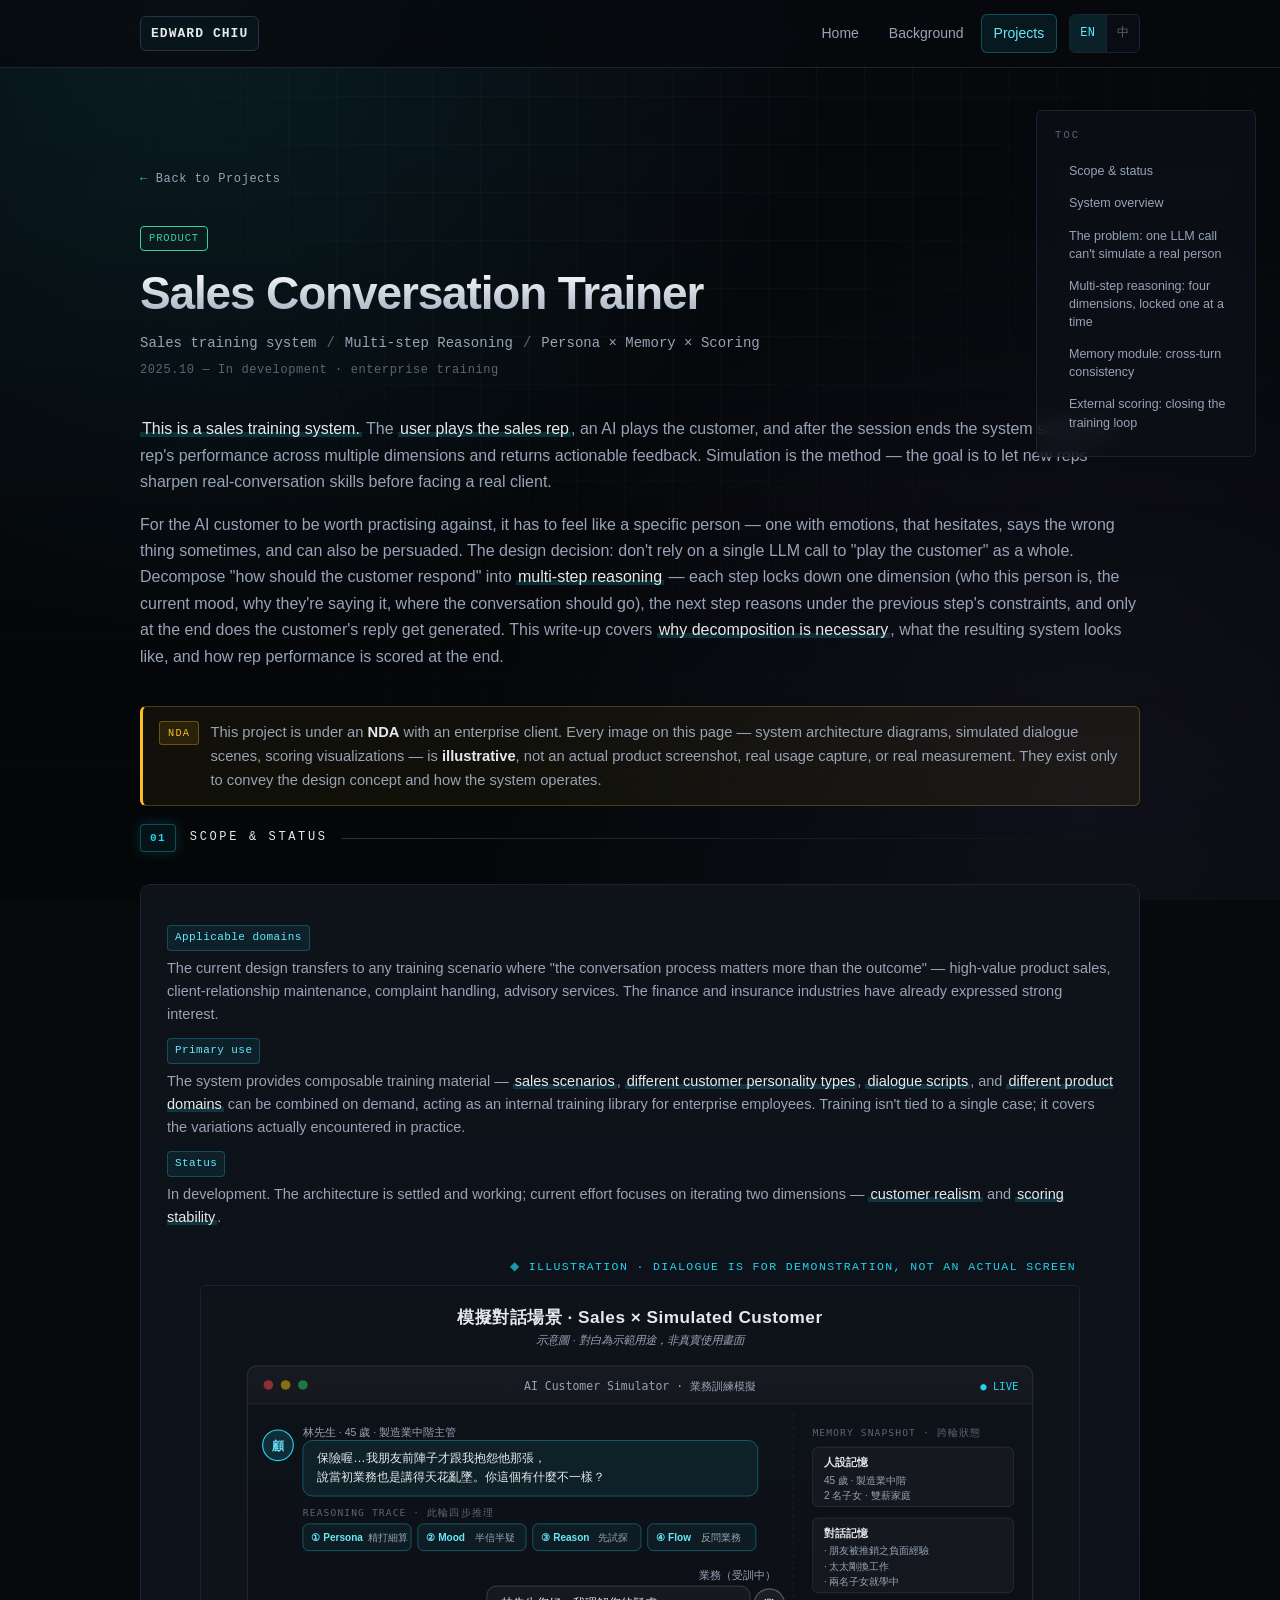
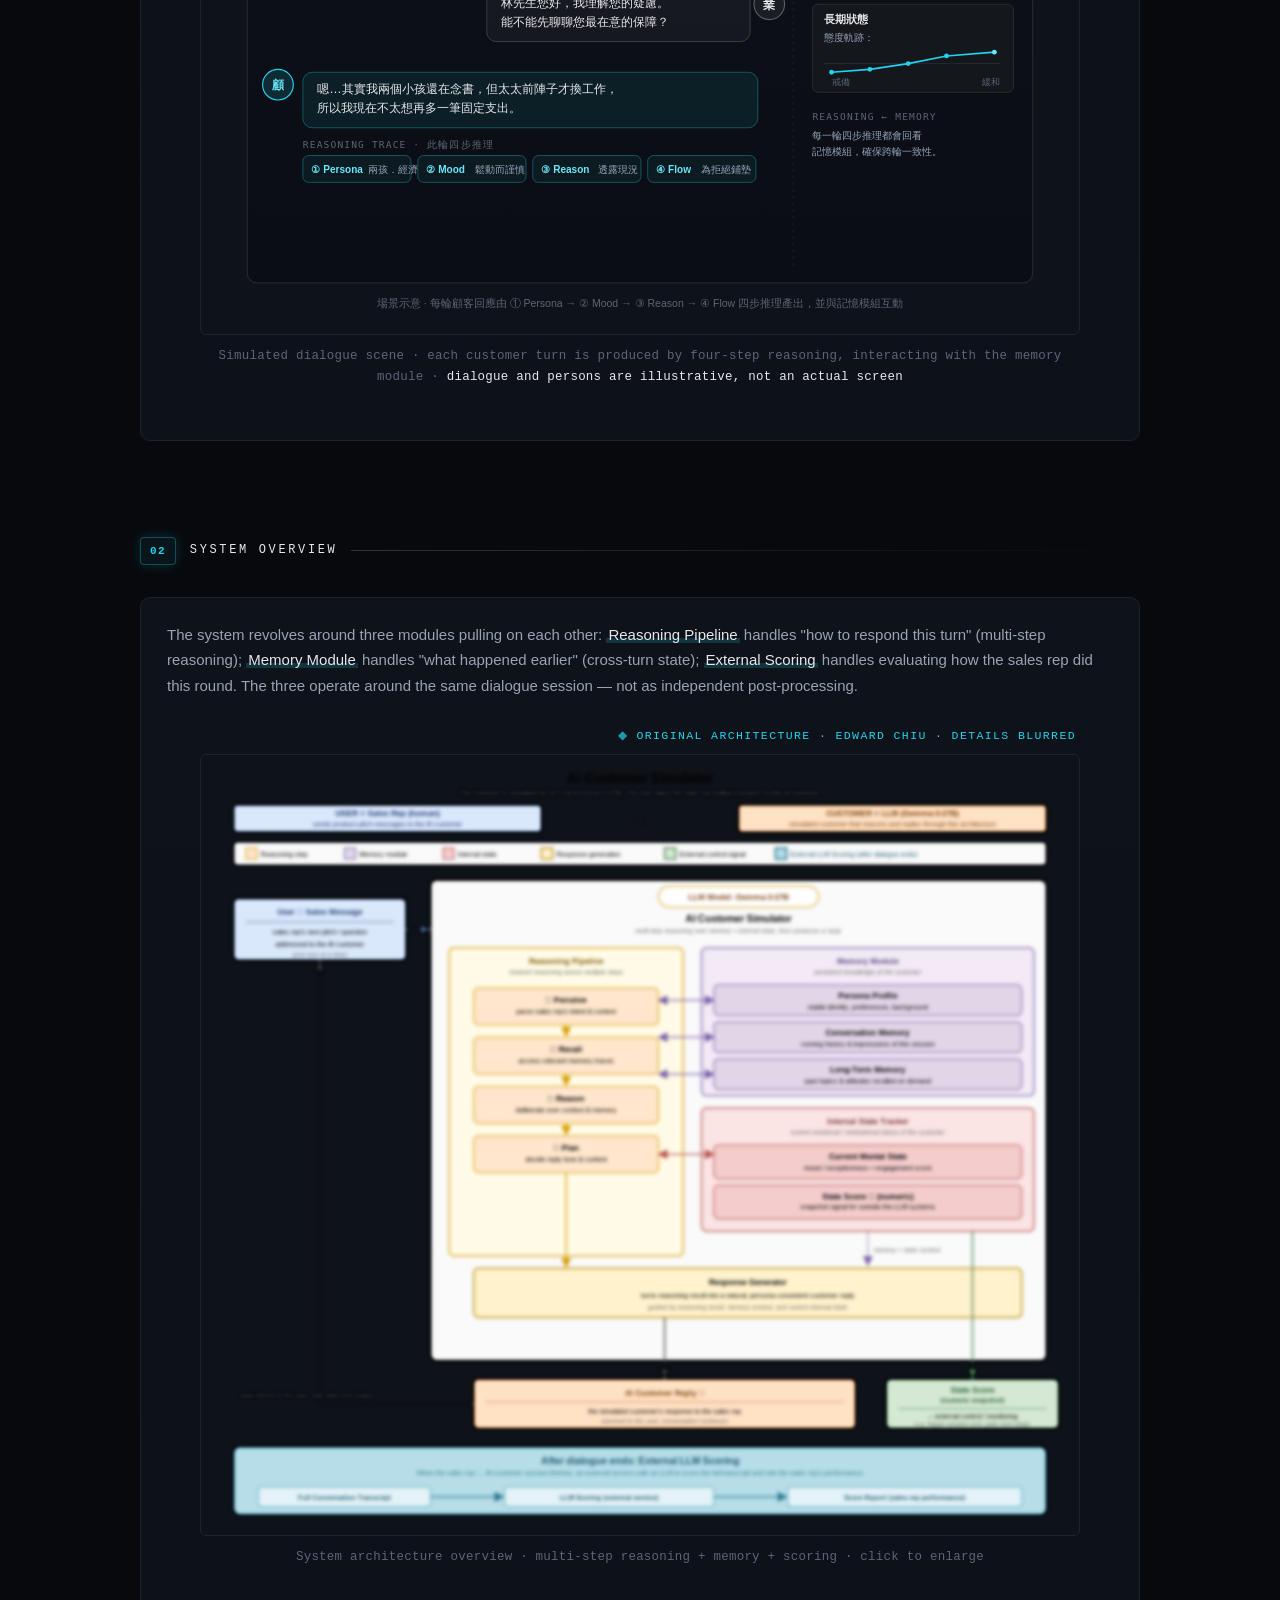
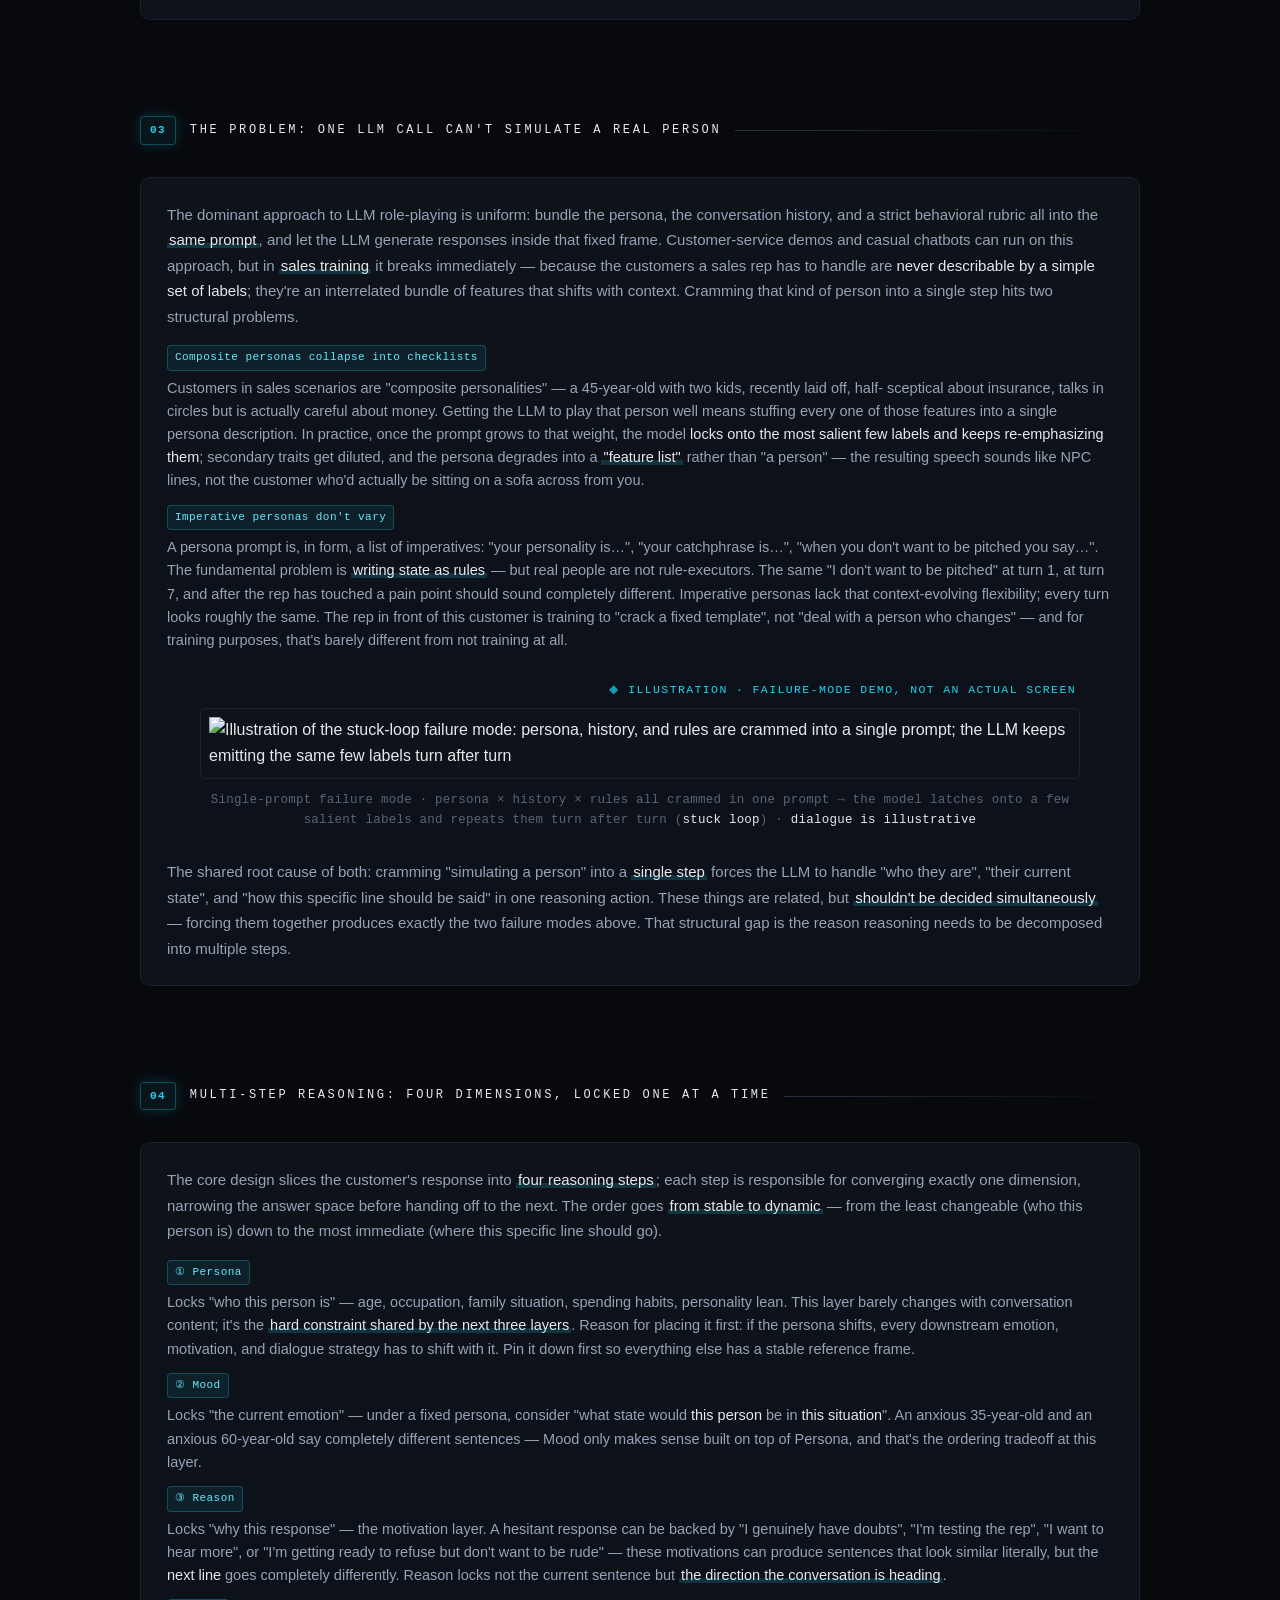
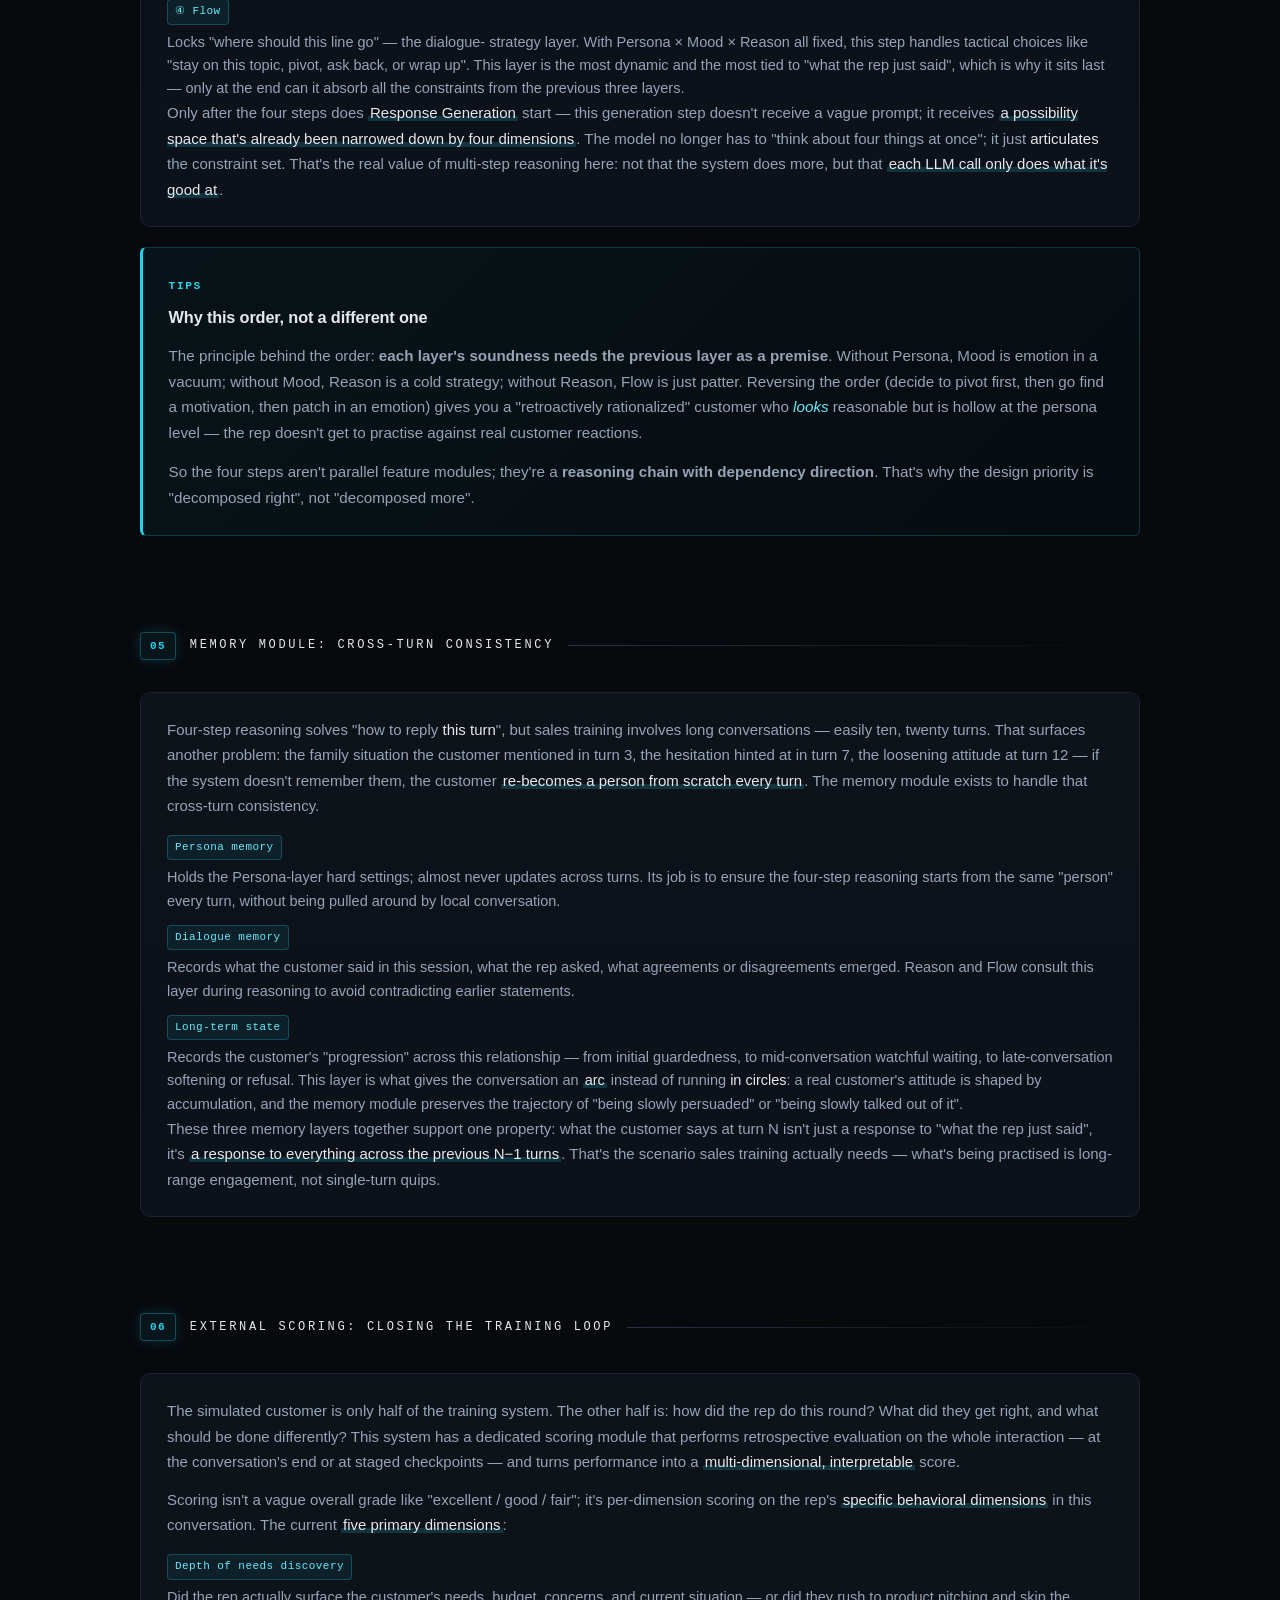
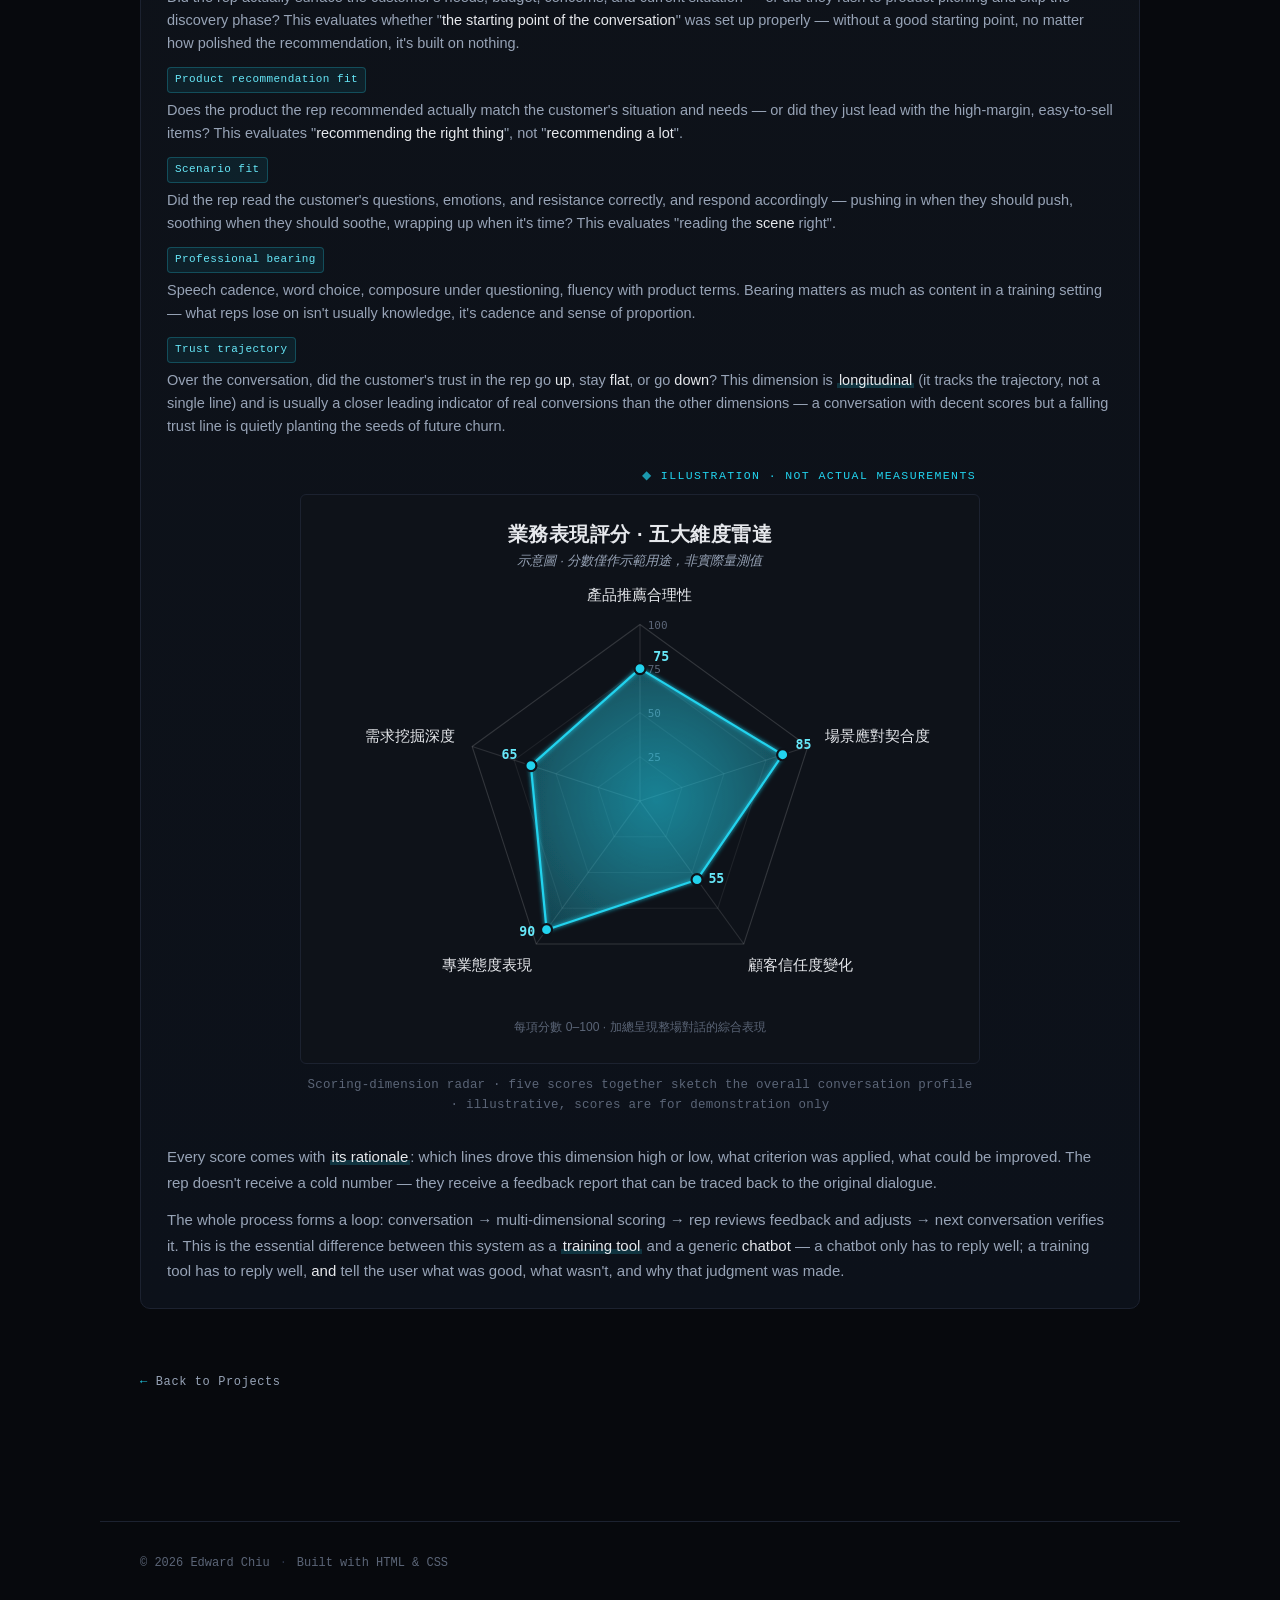
==== commit 790a59f5: "Sales Conversation Trainer 中文版改為「業務AI陪練系統」，移除 In Development 標籤 - ZH 顯示名稱：Sales Conversation Trainer" ====
--- a/projects/ai_customer_simulator/index.html
+++ b/projects/ai_customer_simulator/index.html
@@ -3,7 +3,7 @@
 <head>
   <meta charset="UTF-8">
   <meta name="viewport" content="width=device-width, initial-scale=1.0">
-  <title data-en="Sales Conversation Trainer — Edward Chiu" data-zh="Sales Conversation Trainer — Edward Chiu">Sales Conversation Trainer — Edward Chiu</title>
+  <title data-en="Sales Conversation Trainer — Edward Chiu" data-zh="業務AI陪練系統 — Edward Chiu">Sales Conversation Trainer — Edward Chiu</title>
   <meta name="description" content="A sales training system where the user plays the rep against an AI-simulated customer; the system scores the rep's performance after each session. Built on multi-step reasoning, cross-turn memory, and multi-dimensional scoring.">
   <meta name="author" content="Edward Chiu">
   <meta property="og:title" content="Sales Conversation Trainer — Edward Chiu">
@@ -69,10 +69,11 @@
       <div class="tags">
         <span class="tag tag-product l-en">Product</span>
         <span class="tag tag-product l-zh">產品</span>
-        <span class="tag tag-dev l-en">In Development</span>
-        <span class="tag tag-dev l-zh">開發中</span>
       </div>
-      <h1>Sales Conversation Trainer</h1>
+      <h1>
+        <span class="l-en">Sales Conversation Trainer</span>
+        <span class="l-zh">業務AI陪練系統</span>
+      </h1>
       <p class="tagline">
         <span class="l-en">Sales training system</span>
         <span class="l-zh">業務訓練系統</span>
@@ -331,6 +332,21 @@
             訓練效果上，這跟沒練幾乎沒有差別。</span>
           </li>
         </ul>
+
+        <figure class="arch-figure arch-figure-lg">
+          <div class="arch-credit">
+            <span class="l-en">Illustration · failure-mode demo, not an actual screen</span>
+            <span class="l-zh">示意圖 · 失敗模式示範，非實際畫面</span>
+          </div>
+          <img src="assets/stuck_loop_illustration.svg"
+               alt="Illustration of the stuck-loop failure mode: persona, history, and rules are crammed into a single prompt; the LLM keeps emitting the same few labels turn after turn" loading="lazy">
+          <figcaption>
+            <span class="l-en">Single-prompt failure mode · persona × history × rules all crammed in one prompt → the model latches onto a few salient labels and repeats them turn after turn (<em>stuck loop</em>) ·
+            <em>dialogue is illustrative</em></span>
+            <span class="l-zh">單一 prompt 的失敗模式 · 人設 × 對話紀錄 × 規則全塞同一份 prompt → 模型抓住幾個顯著標籤反覆吐出，每輪都<em>跳針</em>在同一組關鍵詞 ·
+            <em>對白為示意</em></span>
+          </figcaption>
+        </figure>
 
         <p class="l-en">
           The shared root cause of both: cramming "simulating a person" into a
